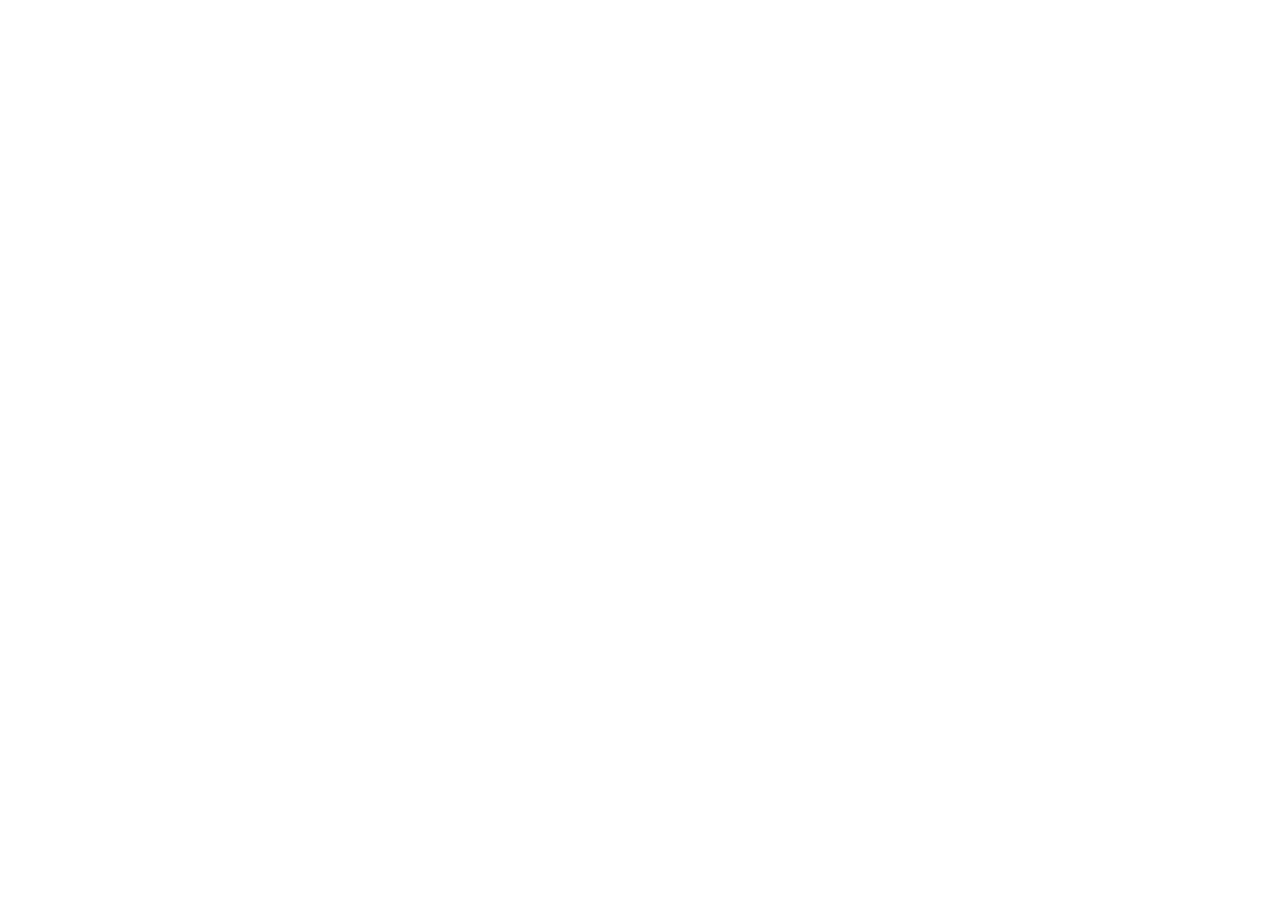
==== formaciones/index.html @ 08fda4bf "Restore seven legacy Jimdo URLs with immediate redirects Add static redirect pages to the matching s" ====
<!doctype html>
<html lang="ca">
<head>
<meta charset="utf-8">
<meta name="viewport" content="width=device-width, initial-scale=1">
<meta http-equiv="refresh" content="0; url=https://www.bodypilates.es/#training">
<link rel="canonical" href="https://www.bodypilates.es/">
<title>Body Pilates · Pàgina traslladada</title>
</head>
<body>
<p>Aquesta pàgina s'ha traslladat. <a href="https://www.bodypilates.es/#training">Continua a Body Pilates</a>.</p>
</body>
</html>
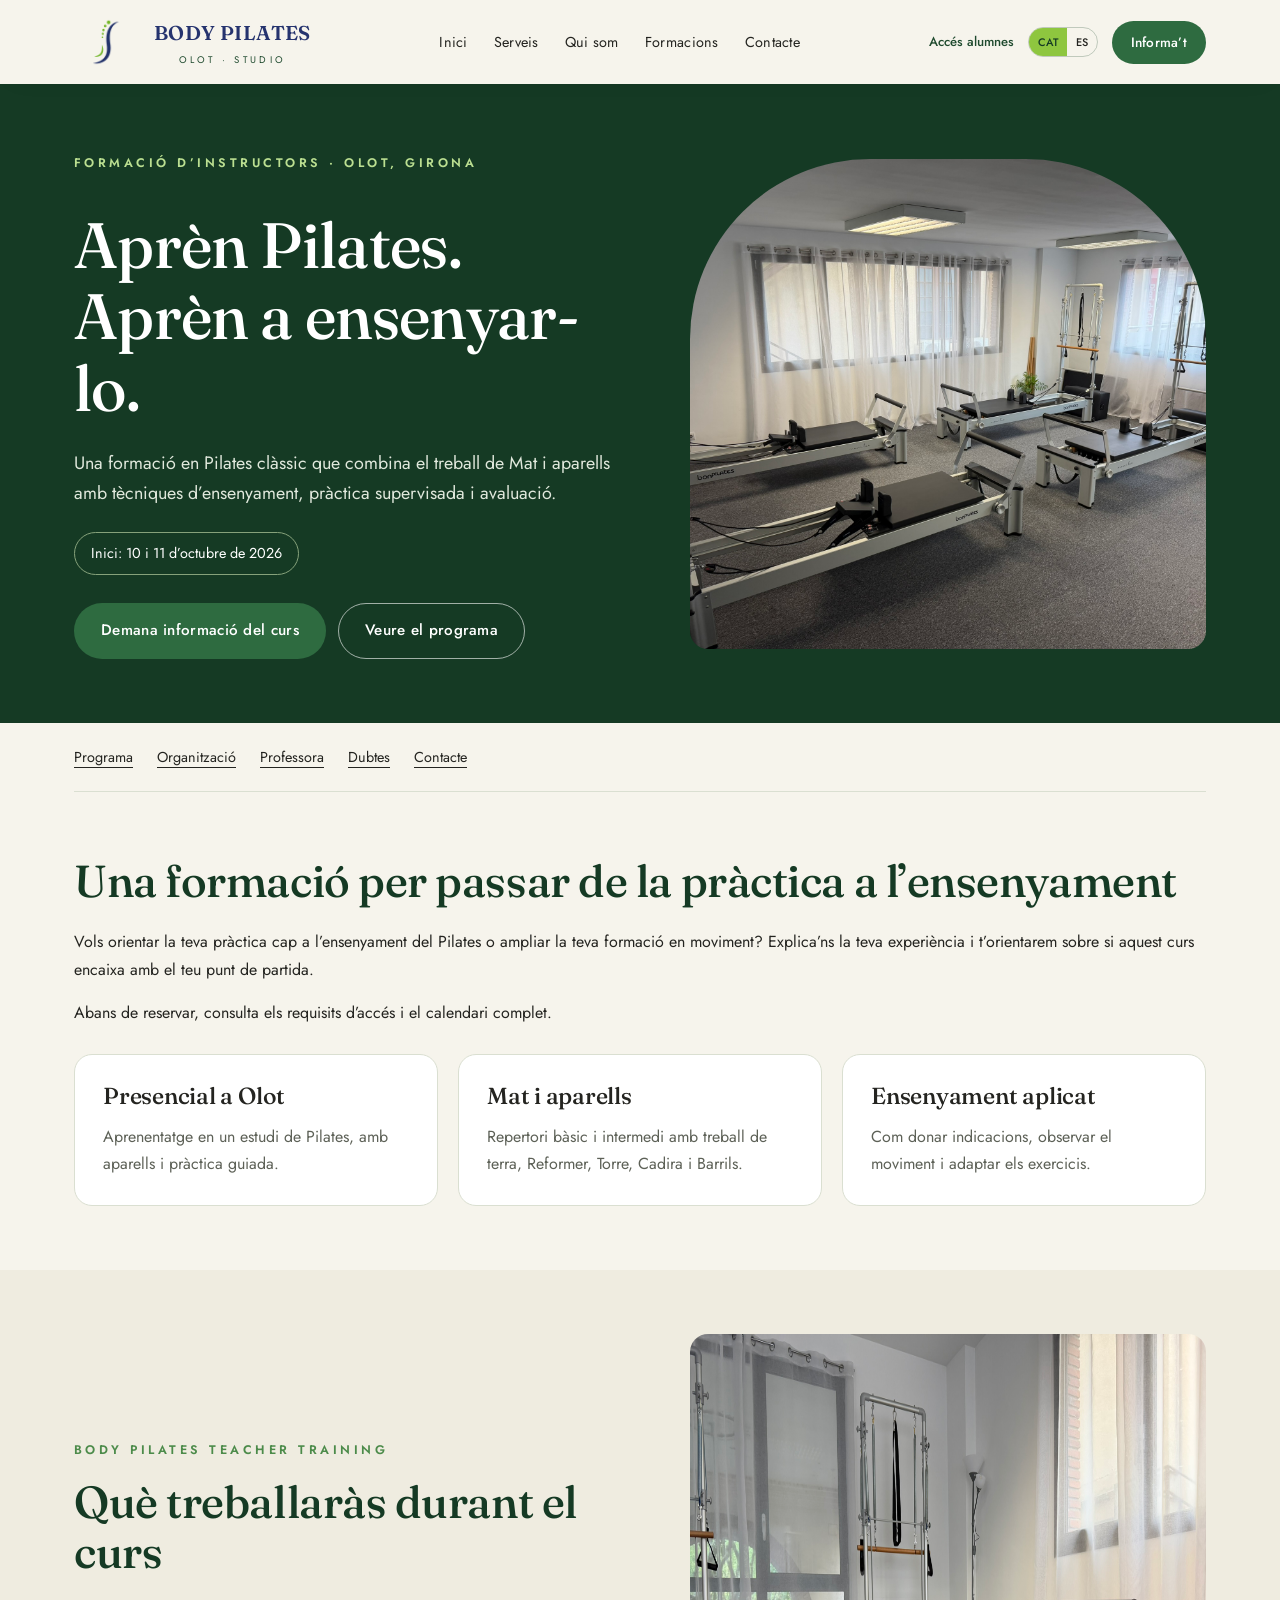
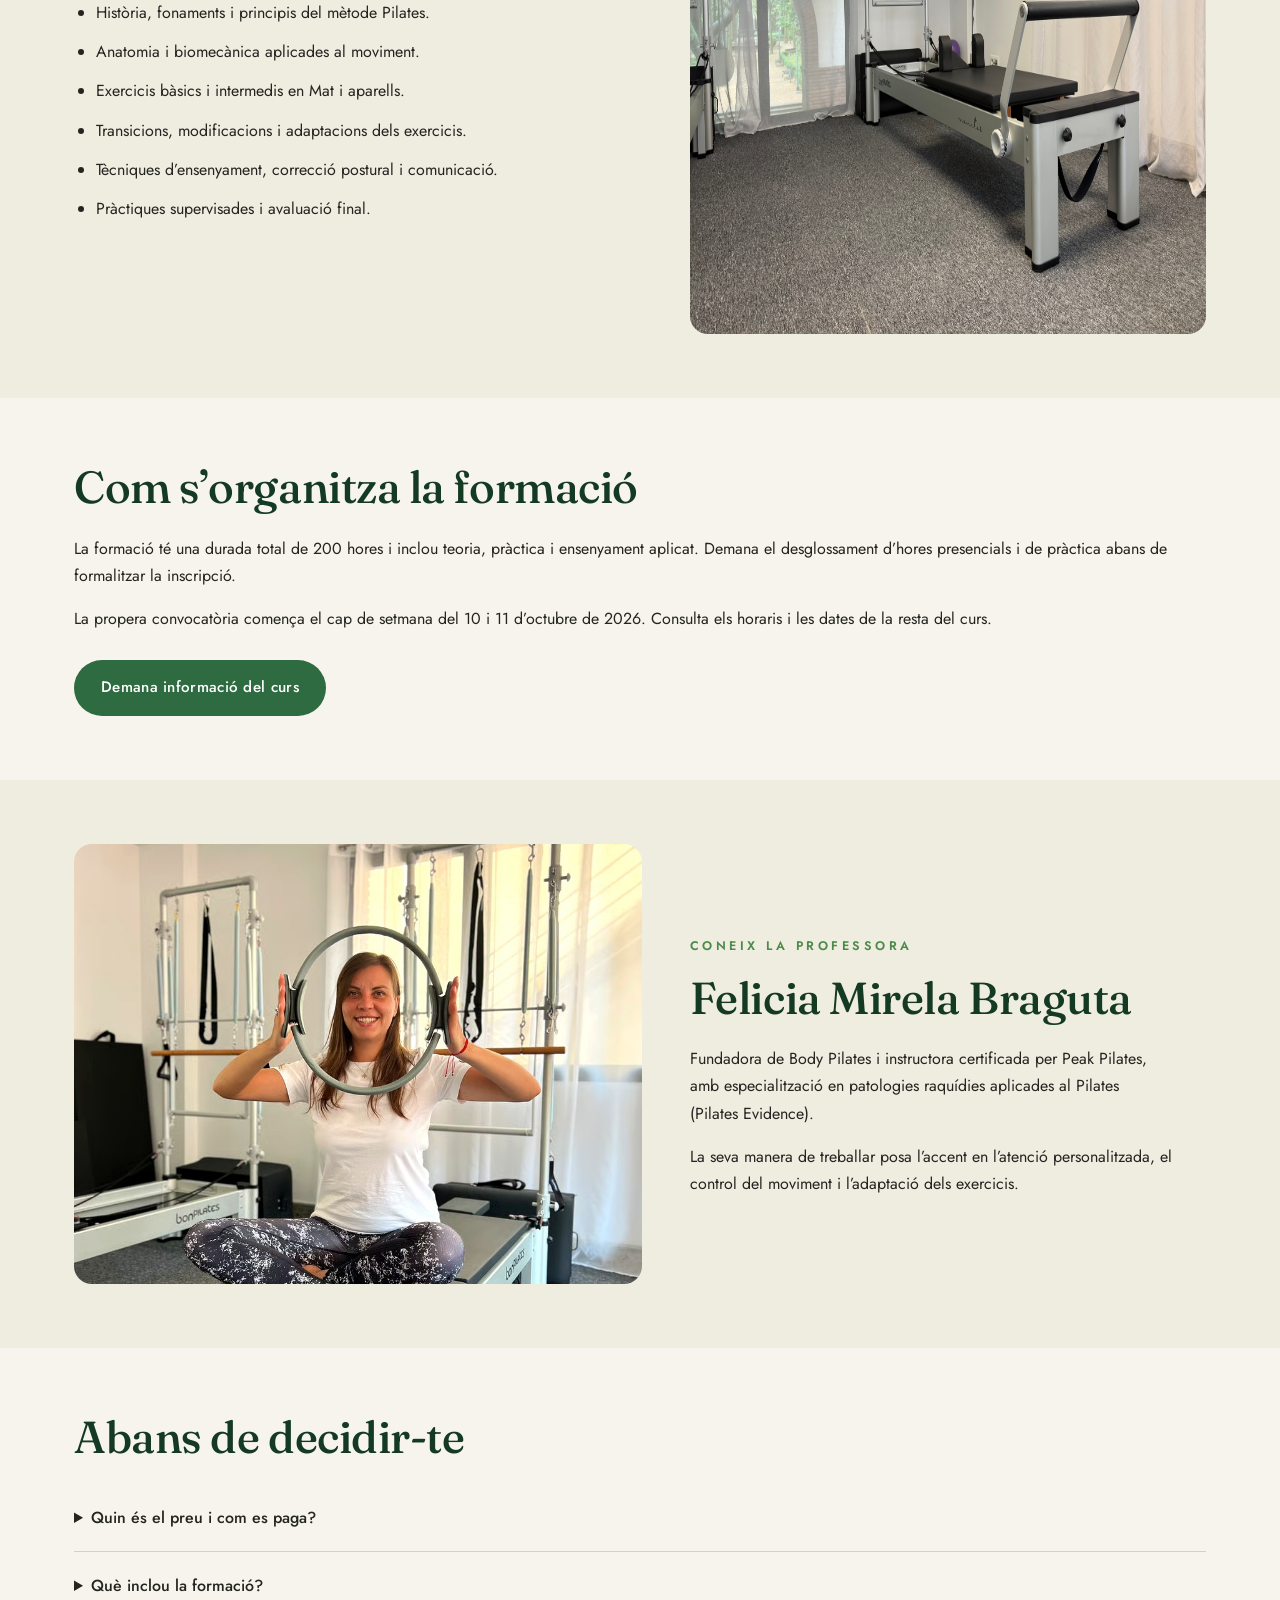
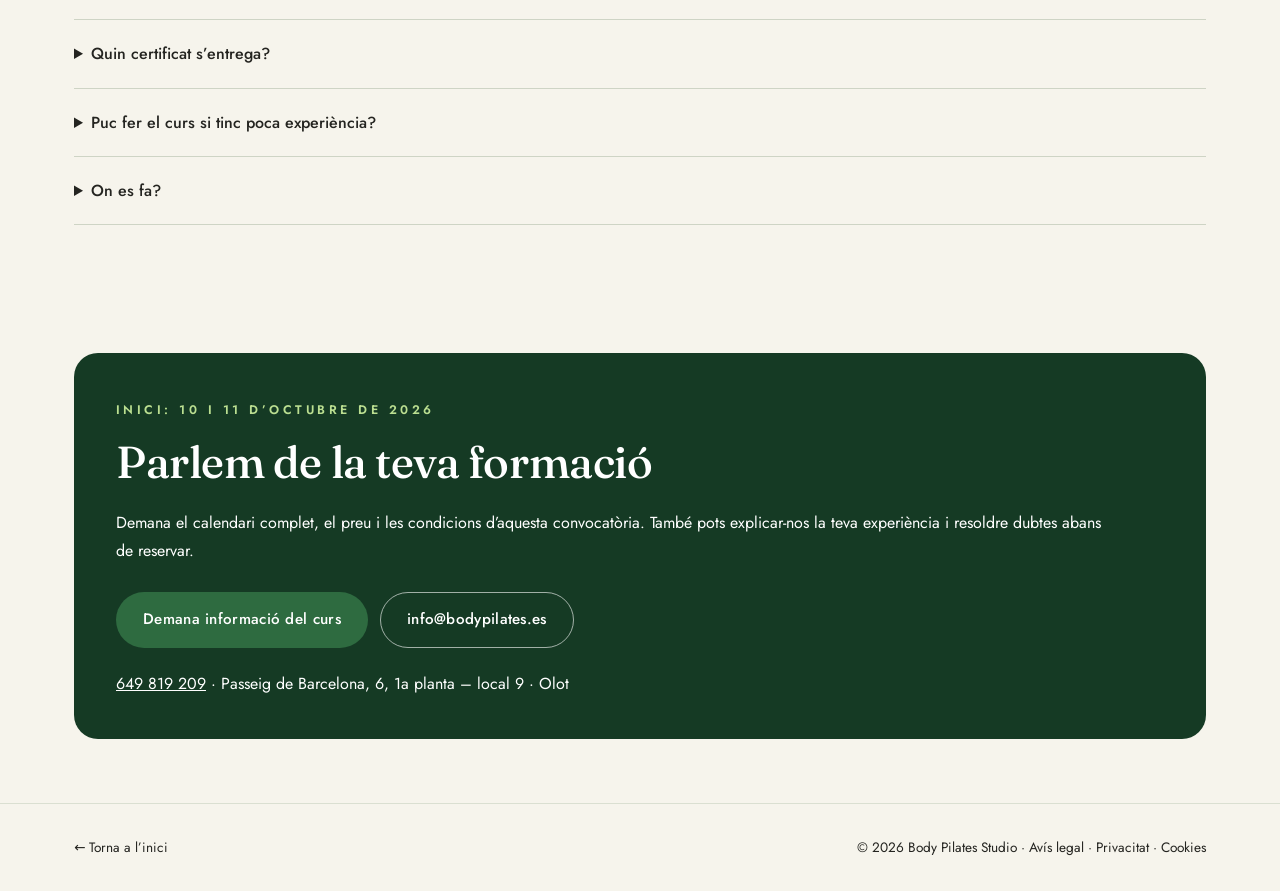
==== commit 9eb83804: "Add dedicated bilingual Pilates training pages for October intake" ====
--- a/formaciones/index.html
+++ b/formaciones/index.html
@@ -1,13 +1,32 @@
-<!doctype html>
-<html lang="ca">
-<head>
-<meta charset="utf-8">
-<meta name="viewport" content="width=device-width, initial-scale=1">
-<meta http-equiv="refresh" content="0; url=https://www.bodypilates.es/#training">
-<link rel="canonical" href="https://www.bodypilates.es/">
-<title>Body Pilates · Pàgina traslladada</title>
-</head>
-<body>
-<p>Aquesta pàgina s'ha traslladat. <a href="https://www.bodypilates.es/#training">Continua a Body Pilates</a>.</p>
-</body>
-</html>
+<!doctype html><html lang="ca"><head><meta charset="utf-8"><meta name="viewport" content="width=device-width, initial-scale=1"><title>Formació d’instructors de Pilates a Olot | Body Pilates</title><meta name="description" content="Formació presencial de Pilates clàssic a Olot: Mat i aparells, pràctica supervisada i avaluació. Inici el 10 i 11 d’octubre de 2026. Consulta el programa i les condicions."><link rel="canonical" href="https://www.bodypilates.es/formaciones/"><link rel="alternate" hreflang="ca" href="https://www.bodypilates.es/formaciones/"><link rel="alternate" hreflang="es" href="https://www.bodypilates.es/formaciones/es/"><link rel="alternate" hreflang="x-default" href="https://www.bodypilates.es/formaciones/"><meta property="og:title" content="Formació d’instructors de Pilates a Olot | Body Pilates"><meta property="og:description" content="Formació presencial de Pilates clàssic a Olot: Mat i aparells, pràctica supervisada i avaluació. Inici el 10 i 11 d’octubre de 2026. Consulta el programa i les condicions."><meta property="og:type" content="website"><meta property="og:url" content="https://www.bodypilates.es/formaciones/"><meta property="og:image" content="https://www.bodypilates.es/img/grups.jpg"><link rel="stylesheet" href="/formaciones/course.css"><link rel="stylesheet" href="https://fonts.googleapis.com/css2?family=Fraunces:opsz,wght@9..144,400;9..144,500&family=Jost:wght@400;500;600&display=swap"></head><body><a class="skip-link" href="#main">Saltar al contingut</a><header class="nav" id="nav">
+  <div class="wrap nav-inner">
+    <a href="/#hero" class="brand">
+      <img src="/img/logo.png" alt="Body Pilates Studio" class="logo" width="300" height="212" style="height:48px;width:auto;flex:none" />
+      <span>BODY PILATES<small>Olot · Studio</small></span>
+    </a>
+    <nav class="links" id="menu">
+      <a href="/#hero">Inici</a>
+      <a href="/#services">Serveis</a>
+      <a href="/#about">Qui som</a>
+      <a href="/formaciones/" aria-current="page">Formacions</a>
+      <a href="/#contact">Contacte</a>
+      <a href="https://body-pilates-app.pages.dev/" target="_blank" rel="noopener" class="alumni-m">Acc&eacute;s alumnes</a>
+    </nav>
+    <div class="nav-right">
+      <a href="https://body-pilates-app.pages.dev/" target="_blank" rel="noopener" class="alumni-d">Acc&eacute;s alumnes</a>
+      <div class="lang"><a href="/formaciones/" lang="ca" hreflang="ca" aria-current="page">CAT</a><a href="/formaciones/es/" lang="es" hreflang="es" >ES</a></div>
+      <a href="#consulta" class="btn btn-primary nav-cta">Informa’t</a>
+      <button aria-expanded="false" aria-controls="menu" class="burger" id="burger" aria-label="Menú"><span></span><span></span><span></span></button>
+    </div>
+  </div>
+</header><main id="main">
+<section class="course-hero"><div class="wrap course-grid"><div><span class="eyebrow">Formació d’instructors · Olot, Girona</span><h1>Aprèn Pilates. Aprèn a ensenyar-lo.</h1><p>Una formació en Pilates clàssic que combina el treball de Mat i aparells amb tècniques d’ensenyament, pràctica supervisada i avaluació.</p><span class="date-pill">Inici: 10 i 11 d’octubre de 2026</span><div class="course-actions"><a class="btn btn-primary" href="https://wa.me/34649819209?text=Hola%21%20M%E2%80%99interessa%20la%20formaci%C3%B3%20d%E2%80%99instructors%20de%20Pilates%20que%20comen%C3%A7a%20el%2010%20i%2011%20d%E2%80%99octubre%20de%202026.%20Em%20podeu%20enviar%20el%20calendari%20complet%2C%20el%20preu%20i%20els%20requisits%20d%E2%80%99acc%C3%A9s%3F">Demana informació del curs</a><a class="btn btn-ghost" href="#programa">Veure el programa</a></div></div><img class="course-photo" src="/img/grups.jpg" alt="Body Pilates · Olot" width="800" height="900" fetchpriority="high"></div></section>
+<div class="wrap"><nav class="course-nav" aria-label="Programa"><a href="#programa">Programa</a><a href="#organizacion">Organització</a><a href="#profesora">Professora</a><a href="#dudas">Dubtes</a><a href="#consulta">Contacte</a></nav></div>
+<section class="course-section"><div class="wrap"><h2>Una formació per passar de la pràctica a l’ensenyament</h2><p>Vols orientar la teva pràctica cap a l’ensenyament del Pilates o ampliar la teva formació en moviment? Explica’ns la teva experiència i t’orientarem sobre si aquest curs encaixa amb el teu punt de partida.</p><p>Abans de reservar, consulta els requisits d’accés i el calendari complet.</p><div class="course-cards"><article class="course-card"><h3>Presencial a Olot</h3><p>Aprenentatge en un estudi de Pilates, amb aparells i pràctica guiada.</p></article><article class="course-card"><h3>Mat i aparells</h3><p>Repertori bàsic i intermedi amb treball de terra, Reformer, Torre, Cadira i Barrils.</p></article><article class="course-card"><h3>Ensenyament aplicat</h3><p>Com donar indicacions, observar el moviment i adaptar els exercicis.</p></article></div></div></section>
+<section class="course-section course-tint" id="programa"><div class="wrap course-grid"><div><span class="eyebrow">Body Pilates Teacher Training</span><h2>Què treballaràs durant el curs</h2><ul class="course-list"><li>Història, fonaments i principis del mètode Pilates.</li><li>Anatomia i biomecànica aplicades al moviment.</li><li>Exercicis bàsics i intermedis en Mat i aparells.</li><li>Transicions, modificacions i adaptacions dels exercicis.</li><li>Tècniques d’ensenyament, correcció postural i comunicació.</li><li>Pràctiques supervisades i avaluació final.</li></ul></div><img src="/img/individual.jpg" alt="Pilates · Reformer" width="800" height="600" loading="lazy" style="border-radius:18px"></div></section>
+<section class="course-section" id="organizacion"><div class="wrap"><h2>Com s’organitza la formació</h2><p>La formació té una durada total de 200 hores i inclou teoria, pràctica i ensenyament aplicat. Demana el desglossament d’hores presencials i de pràctica abans de formalitzar la inscripció.</p><p>La propera convocatòria comença el cap de setmana del 10 i 11 d’octubre de 2026. Consulta els horaris i les dates de la resta del curs.</p><div class="course-actions"><a class="btn btn-primary" href="https://wa.me/34649819209?text=Hola%21%20M%E2%80%99interessa%20la%20formaci%C3%B3%20d%E2%80%99instructors%20de%20Pilates%20que%20comen%C3%A7a%20el%2010%20i%2011%20d%E2%80%99octubre%20de%202026.%20Em%20podeu%20enviar%20el%20calendari%20complet%2C%20el%20preu%20i%20els%20requisits%20d%E2%80%99acc%C3%A9s%3F">Demana informació del curs</a></div></div></section>
+<section class="course-section course-tint" id="profesora"><div class="wrap course-grid"><img class="course-portrait" src="/img/felicia.jpg" alt="Felicia Mirela Braguta" loading="lazy" width="800" height="900"><div><span class="eyebrow">Coneix la professora</span><h2>Felicia Mirela Braguta</h2><p>Fundadora de Body Pilates i instructora certificada per Peak Pilates, amb especialització en patologies raquídies aplicades al Pilates (Pilates Evidence).</p><p>La seva manera de treballar posa l’accent en l’atenció personalitzada, el control del moviment i l’adaptació dels exercicis.</p></div></div></section>
+<section class="course-section" id="dudas"><div class="wrap"><h2>Abans de decidir-te</h2><div class="course-faq"><details><summary>Quin és el preu i com es paga?</summary><p>Demana el preu total de la convocatòria, què inclou i les condicions de reserva i pagament abans d’inscriure’t.</p></details><details><summary>Què inclou la formació?</summary><p>Manual, pràctiques, examen i certificat Body Pilates. Consulta les condicions d’avaluació i d’obtenció del certificat.</p></details><details><summary>Quin certificat s’entrega?</summary><p>El certificat del curs és de Body Pilates. La certificació Peak Pilates de la professora és una credencial personal diferent; no és el certificat que anuncia aquest curs.</p></details><details><summary>Puc fer el curs si tinc poca experiència?</summary><p>Contacta amb nosaltres i explica’ns la teva experiència en Pilates i moviment. T’informarem dels requisits d’accés abans de reservar.</p></details><details><summary>On es fa?</summary><p>A Body Pilates, Passeig de Barcelona, 6, 1a planta, local 9, Olot (Girona).</p></details></div></div></section>
+<section class="course-section" id="consulta"><div class="wrap"><div class="course-contact"><span class="eyebrow" style="color:#bbdf91">Inici: 10 i 11 d’octubre de 2026</span><h2>Parlem de la teva formació</h2><p>Demana el calendari complet, el preu i les condicions d’aquesta convocatòria. També pots explicar-nos la teva experiència i resoldre dubtes abans de reservar.</p><div class="course-actions"><a class="btn btn-primary" href="https://wa.me/34649819209?text=Hola%21%20M%E2%80%99interessa%20la%20formaci%C3%B3%20d%E2%80%99instructors%20de%20Pilates%20que%20comen%C3%A7a%20el%2010%20i%2011%20d%E2%80%99octubre%20de%202026.%20Em%20podeu%20enviar%20el%20calendari%20complet%2C%20el%20preu%20i%20els%20requisits%20d%E2%80%99acc%C3%A9s%3F">Demana informació del curs</a><a class="btn btn-ghost" href="mailto:info@bodypilates.es?subject=Body%20Pilates%20Teacher%20Training">info@bodypilates.es</a></div><p style="margin-top:22px"><a href="tel:+34649819209">649 819 209</a> · Passeig de Barcelona, 6, 1a planta – local 9 · Olot</p></div></div></section></main>
+<footer class="course-footer"><div class="wrap"><a href="/">← Torna a l’inici</a><span>© 2026 Body Pilates Studio · <a href="/avis-legal.html">Avís legal</a> · <a href="/politica-privacitat.html">Privacitat</a> · <a href="/politica-cookies.html">Cookies</a></span></div></footer>
+<script>try{localStorage.setItem('bp_lang','ca');}catch(e){}const burger=document.getElementById('burger'), menu=document.getElementById('menu');burger.addEventListener('click',()=>{const open=menu.classList.toggle('open');burger.classList.toggle('open',open);burger.setAttribute('aria-expanded',String(open));});document.addEventListener('keydown',e=>{if(e.key==='Escape'){menu.classList.remove('open');burger.classList.remove('open');burger.setAttribute('aria-expanded','false');}});</script></body></html>
--- a/formaciones/course.css
+++ b/formaciones/course.css
@@ -0,0 +1,315 @@
+
+  :root{
+    --green-900:#153a24;--green-800:#1f4a2e;--green-700:#1f4a2e;--green-600:#2e6b40;
+    --green-500:#4c8b4a;--green-400:#79b25a;--lime:#8ec63f;--navy:#25336e;
+    --cream:#f6f4ec;--cream-2:#efece0;--ink:#242420;--muted:#5d6157;--white:#fff;
+    --radius:18px;--shadow:0 18px 45px -20px rgba(21,58,36,.35);--shadow-sm:0 8px 24px -14px rgba(21,58,36,.30);--maxw:1180px;
+  }
+  *{box-sizing:border-box;margin:0;padding:0}
+  body{font-family:'Jost',system-ui,sans-serif;color:var(--ink);background:var(--cream);line-height:1.7;-webkit-font-smoothing:antialiased;overflow-x:clip}
+  h1,h2,h3,h4,.serif{font-family:'Fraunces',Georgia,serif;font-weight:500;line-height:1.12;letter-spacing:-.01em}
+  a{color:inherit;text-decoration:none}
+  img{max-width:100%;display:block}
+  p{text-wrap:pretty}
+  .wrap{width:100%;max-width:var(--maxw);margin:0 auto;padding:0 24px}
+  .eyebrow{font-size:.78rem;letter-spacing:.28em;text-transform:uppercase;color:var(--green-500);font-weight:600;margin-bottom:16px;display:inline-block}
+  .btn{display:inline-flex;align-items:center;justify-content:center;gap:9px;padding:14px 26px;border-radius:999px;font-weight:500;font-size:.95rem;transition:.25s ease;cursor:pointer;border:1.5px solid transparent;letter-spacing:.02em}
+  .btn-primary{background:var(--green-600);color:#fff}
+  .btn-primary:hover{background:var(--green-700);transform:translateY(-2px);box-shadow:var(--shadow-sm)}
+  .btn-ghost{background:transparent;color:#fff;border-color:rgba(255,255,255,.6)}
+  .btn-ghost:hover{background:rgba(255,255,255,.14);border-color:#fff}
+  .btn-dark{background:var(--green-700);color:#fff}
+  .btn-dark:hover{background:var(--green-900);transform:translateY(-2px)}
+  .btn-outline{background:transparent;color:var(--green-700);border-color:rgba(31,74,46,.4)}
+  .btn-outline:hover{background:rgba(31,74,46,.06)}
+
+  header.nav{position:fixed;top:0;left:0;right:0;z-index:100;transition:transform .35s ease,background .35s ease,padding .35s ease,box-shadow .35s ease;padding:16px 0;background:#f6f4ec;box-shadow:0 6px 24px -20px rgba(0,0,0,.45)}
+  header.nav.scrolled{padding:11px 0;box-shadow:0 6px 24px -16px rgba(0,0,0,.5)}
+  header.nav.nav-hidden{transform:translateY(-100%)}
+  .nav-inner{display:flex;align-items:center;justify-content:space-between;gap:20px}
+  .brand{display:flex;align-items:center;gap:12px;font-family:'Fraunces',serif;font-weight:600;font-size:1.25rem;letter-spacing:.02em;color:var(--navy)}
+  .brand .logo{height:44px;width:auto;flex:none}
+  .brand span{white-space:nowrap}
+  .brand small{display:block;font-family:'Jost';font-weight:400;font-size:.6rem;letter-spacing:.34em;text-transform:uppercase;opacity:1;margin-top:2px;color:var(--green-700);text-align:center}
+  nav.links{display:flex;align-items:center;gap:26px}
+  nav.links a{font-size:.9rem;color:var(--ink);font-weight:400;position:relative;letter-spacing:.02em}
+  nav.links a::after{content:"";position:absolute;left:0;bottom:-6px;width:0;height:2px;background:var(--lime);transition:.25s}
+  nav.links a:hover::after{width:100%}
+  .nav-right{display:flex;align-items:center;gap:14px}
+  .lang{display:flex;border:1px solid rgba(31,74,46,.25);border-radius:999px;overflow:hidden;font-size:.68rem;font-weight:500}
+  .lang button{background:transparent;border:none;color:var(--muted);padding:4px 9px;cursor:pointer;font-family:inherit;letter-spacing:.03em;transition:.2s}
+  .lang button.active{background:var(--lime);color:var(--green-900)}
+  .nav-cta{display:inline-flex;padding:9px 18px;font-size:.85rem}
+  .alumni-d{font-size:.82rem;font-weight:500;color:var(--green-700);white-space:nowrap;transition:.2s}
+  .alumni-d:hover{color:var(--green-600)}
+  .alumni-m{display:none}
+  .burger{display:none;flex-direction:column;gap:5px;background:none;border:none;cursor:pointer;padding:8px}
+  .burger span{width:26px;height:2px;background:var(--green-700);transition:.3s}
+
+  .hero{position:relative;min-height:100vh;display:flex;align-items:center;background:linear-gradient(180deg,rgba(21,58,36,.6),rgba(21,58,36,.4) 40%,rgba(21,58,36,.82)),url('/img/hero.jpg') center/cover no-repeat;color:#fff;text-align:center;padding:120px 0 80px}
+  .hero .inner{max-width:820px;margin:0 auto}
+  .hero .eyebrow{color:#d6ecc4}
+  .hero h1{font-size:clamp(2.6rem,6vw,4.6rem);font-weight:500;margin-bottom:22px;text-shadow:0 2px 30px rgba(0,0,0,.35)}
+  .hero p.lead{font-size:clamp(1.05rem,2vw,1.3rem);max-width:620px;margin:0 auto 34px;color:rgba(255,255,255,.92);font-weight:300}
+  .hero .cta-row{display:flex;gap:14px;justify-content:center;flex-wrap:wrap}
+  .scroll-cue{position:absolute;bottom:26px;left:50%;transform:translateX(-50%);color:rgba(255,255,255,.75);font-size:.72rem;letter-spacing:.25em;text-transform:uppercase;display:flex;flex-direction:column;align-items:center;gap:8px}
+  .scroll-cue::after{content:"";width:1px;height:34px;background:linear-gradient(rgba(255,255,255,.7),transparent);animation:cue 1.8s infinite}
+  @keyframes cue{0%{opacity:0;transform:scaleY(.3)}50%{opacity:1}100%{opacity:0;transform:scaleY(1)}}
+
+  section{padding:100px 0}
+  section[id]{scroll-margin-top:0}
+  .section-head{max-width:720px;margin:0 auto 60px;text-align:center}
+  .section-head h2{font-size:clamp(2rem,4vw,3rem);margin-bottom:18px;color:var(--green-800)}
+  .section-head p{color:var(--muted);font-size:1.05rem}
+
+  .intro{background:var(--white)}
+  .intro .grid{display:grid;grid-template-columns:1.05fr 1fr;gap:70px;align-items:center}
+  .intro figure{position:relative}
+  .intro figure img{border-radius:var(--radius);box-shadow:var(--shadow);aspect-ratio:4/5;object-fit:cover;width:100%}
+  .intro .badge{position:absolute;bottom:22px;left:22px;right:22px;background:rgba(21,58,36,.82);backdrop-filter:blur(6px);color:#fff;border-radius:14px;padding:16px 20px;display:flex;align-items:center;gap:14px;box-shadow:var(--shadow)}
+  .intro .badge .bic{width:38px;height:38px;flex:none;border-radius:10px;background:linear-gradient(135deg,var(--green-500),var(--lime));display:flex;align-items:center;justify-content:center}
+  .intro .badge .bic svg{width:20px;height:20px;stroke:#fff;fill:none;stroke-width:2}
+  .intro .badge strong{display:block;font-family:'Jost';font-weight:600;font-size:.95rem}
+  .intro .badge span{font-size:.8rem;opacity:.8}
+  .intro h2{font-size:clamp(1.9rem,3.5vw,2.7rem);color:var(--green-700);margin-bottom:20px}
+  .intro p{color:var(--muted);margin-bottom:16px}
+
+  .benefits{background:var(--cream)}
+  .ben-grid{display:grid;grid-template-columns:repeat(4,1fr);gap:22px}
+  .ben-card{background:#fff;border-radius:var(--radius);padding:30px 26px;box-shadow:var(--shadow-sm);transition:.3s;border:1px solid rgba(31,74,46,.06)}
+  .ben-card:hover{transform:translateY(-6px);box-shadow:var(--shadow)}
+  .ben-card .ic{width:48px;height:48px;border-radius:12px;background:linear-gradient(135deg,var(--green-500),var(--lime));display:flex;align-items:center;justify-content:center;margin-bottom:18px}
+  .ben-card .ic svg{width:24px;height:24px;stroke:#fff;fill:none;stroke-width:1.7}
+  .ben-card h3{font-size:1.15rem;margin-bottom:8px;color:var(--green-700)}
+  .ben-card p{font-size:.92rem;color:var(--muted)}
+
+  .services{background:var(--green-900);color:#fff}
+  .services .section-head h2{color:#fff}
+  .services .section-head p{color:rgba(255,255,255,.7)}
+  .svc-grid{display:grid;grid-template-columns:repeat(2,1fr);gap:28px}
+  .svc-card{background:rgba(255,255,255,.05);border:1px solid rgba(255,255,255,.12);border-radius:var(--radius);overflow:hidden;transition:.35s;display:flex;flex-direction:column}
+  .svc-card:hover{transform:translateY(-6px);background:rgba(255,255,255,.09)}
+  .svc-card .ph{height:260px;overflow:hidden}
+  .svc-card .ph img{width:100%;height:100%;object-fit:cover;transition:.6s}
+  .svc-card:hover .ph img{transform:scale(1.07)}
+  .svc-card .body{padding:30px;display:flex;flex-direction:column;flex:1}
+  .svc-card h3{font-size:1.5rem;margin-bottom:12px;color:#fff}
+  .svc-card p{font-size:.93rem;color:rgba(255,255,255,.78);margin-bottom:22px;flex:1}
+  .svc-card a{color:var(--lime);font-weight:500;font-size:.92rem;display:inline-flex;align-items:center;gap:8px}
+  .svc-card a::after{content:"→";transition:.25s}
+  .svc-card a:hover::after{transform:translateX(5px)}
+
+  .about{background:var(--white)}
+  .about .grid{display:grid;grid-template-columns:1fr 1.1fr;gap:70px;align-items:center}
+  .about figure img{border-radius:var(--radius);box-shadow:var(--shadow);aspect-ratio:4/5;object-fit:cover;width:100%}
+  .about h2{color:var(--green-700);font-size:clamp(1.9rem,3.5vw,2.7rem);margin-bottom:8px}
+  .about .role{color:var(--green-500);font-weight:500;letter-spacing:.08em;text-transform:uppercase;font-size:.82rem;margin-bottom:22px;display:block}
+  .about p{color:var(--muted);margin-bottom:16px}
+  .about .cert{margin-top:14px;padding:16px 20px;background:var(--cream);border-left:3px solid var(--lime);border-radius:8px;font-size:.92rem;color:var(--green-700)}
+
+  .quote{background:var(--cream-2);text-align:center;padding:90px 0}
+  .quote blockquote{font-family:'Fraunces';font-style:italic;font-size:clamp(1.5rem,3.5vw,2.4rem);color:var(--green-700);max-width:820px;margin:0 auto 18px;line-height:1.35}
+  .quote cite{font-style:normal;font-weight:500;letter-spacing:.15em;text-transform:uppercase;font-size:.8rem;color:var(--muted)}
+
+  .training{background:var(--green-900);color:#fff}
+  .training .section-head h2{color:#fff}
+  .training .section-head p{color:rgba(255,255,255,.72)}
+  .tr-top{display:grid;grid-template-columns:1fr 1fr;gap:56px;align-items:center;margin-bottom:64px}
+  .tr-top figure img{border-radius:var(--radius);box-shadow:var(--shadow);aspect-ratio:16/11;object-fit:cover;object-position:right bottom;width:100%}
+  .tr-top h3{font-size:clamp(1.7rem,3vw,2.3rem);margin-bottom:18px}
+  .tr-top p{color:rgba(255,255,255,.82);margin-bottom:16px}
+  .tr-feats{display:grid;grid-template-columns:repeat(3,1fr);gap:20px;margin-bottom:64px}
+  .tr-feat{background:rgba(255,255,255,.05);border:1px solid rgba(255,255,255,.12);border-radius:var(--radius);padding:26px}
+  .tr-feat .n{font-family:'Fraunces';font-size:2rem;color:var(--lime);display:block;margin-bottom:6px}
+  .tr-feat strong{display:block;font-family:'Jost';font-weight:600;margin-bottom:6px}
+  .tr-feat p{font-size:.9rem;color:rgba(255,255,255,.72)}
+  .tr-cols{display:grid;grid-template-columns:1.15fr 1fr;gap:32px;align-items:start}
+  .tr-panel{background:rgba(255,255,255,.05);border:1px solid rgba(255,255,255,.12);border-radius:var(--radius);padding:34px}
+  .tr-panel h4{font-size:1.25rem;margin-bottom:18px;color:#fff}
+  .tr-panel ul{list-style:none;display:flex;flex-direction:column;gap:12px}
+  .tr-panel li{display:flex;gap:12px;font-size:.94rem;color:rgba(255,255,255,.84)}
+  .tr-panel li::before{content:"";width:18px;height:18px;flex:none;margin-top:3px;border-radius:5px;background:linear-gradient(135deg,var(--green-500),var(--lime))}
+  .tr-cta{background:var(--lime);color:var(--green-900);border-radius:var(--radius);padding:34px}
+  .tr-cta .tag{font-size:.75rem;letter-spacing:.2em;text-transform:uppercase;font-weight:600;opacity:.8}
+  .tr-cta h4{font-family:'Fraunces';font-size:1.7rem;margin:6px 0 18px;color:var(--green-900)}
+  .tr-cta dl{display:grid;grid-template-columns:auto 1fr;gap:8px 14px;font-size:.92rem;margin-bottom:22px}
+  .tr-cta dt{font-weight:600}
+  .tr-cta dd{color:var(--green-800)}
+  .tr-cta .btn{background:var(--green-900);color:#fff;width:100%;justify-content:center}
+  .tr-cta .btn:hover{background:#0e2a19}
+
+  .values{background:var(--white)}
+  .val-grid{display:grid;grid-template-columns:repeat(2,1fr);gap:26px}
+  .val-card{background:var(--cream);border-radius:var(--radius);padding:34px 32px;transition:.3s;border:1px solid rgba(31,74,46,.06)}
+  .val-card:hover{box-shadow:var(--shadow-sm);transform:translateY(-4px)}
+  .val-card .vic{width:46px;height:46px;border-radius:12px;background:linear-gradient(135deg,var(--green-500),var(--lime));display:flex;align-items:center;justify-content:center;margin-bottom:16px}
+  .val-card .vic svg{width:23px;height:23px;stroke:#fff;fill:none;stroke-width:1.7}
+  .val-card h3{color:var(--green-700);font-size:1.35rem;margin-bottom:12px}
+  .val-card p{color:var(--muted);font-size:.95rem}
+
+  .reviews{background:var(--cream)}
+  .g-badge{display:inline-flex;align-items:center;gap:8px;background:#fff;border-radius:999px;padding:8px 16px;box-shadow:var(--shadow-sm);margin-top:8px;font-size:.9rem;font-weight:500}
+  .g-badge .gstars{color:#f5b301;letter-spacing:2px}
+  .rev-carousel{max-width:760px;margin:44px auto 0;position:relative}
+  .rev-viewport{overflow:hidden;border-radius:var(--radius)}
+  .rev-track{display:flex;transition:transform .6s cubic-bezier(.4,0,.2,1)}
+  .rev-slide{min-width:100%;padding:6px}
+  .rev-card{background:#fff;border-radius:var(--radius);padding:40px;box-shadow:var(--shadow-sm);text-align:center;cursor:pointer;transition:box-shadow .25s,transform .25s}
+  .rev-card:hover{box-shadow:0 18px 40px -22px rgba(0,0,0,.4);transform:translateY(-3px)}
+  .rev-card .stars{color:#f5b301;letter-spacing:3px;margin-bottom:16px;font-size:1.05rem}
+  .rev-card p{font-style:italic;color:var(--ink);margin-bottom:22px;font-size:1.08rem;line-height:1.6}
+  .rev-card .who{display:flex;align-items:center;justify-content:center;gap:12px}
+  .rev-card .av{width:46px;height:46px;border-radius:50%;background:linear-gradient(135deg,var(--green-500),var(--lime));display:flex;align-items:center;justify-content:center;color:#fff;font-weight:600;font-family:'Fraunces';font-size:1.1rem}
+  .rev-card .who strong{display:block;color:var(--ink);font-size:.98rem}
+  .rev-card .who span{font-size:.8rem;color:var(--muted)}
+  .rev-nav{display:flex;align-items:center;justify-content:center;gap:16px;margin-top:26px}
+  .rev-dots{display:flex;gap:9px}
+  .rev-dots button{width:9px;height:9px;border-radius:50%;border:none;background:rgba(31,74,46,.25);cursor:pointer;padding:0;transition:.25s}
+  .rev-dots button.active{background:var(--green-600);width:26px;border-radius:5px}
+  .gcue{display:inline-block;margin-top:18px;font-size:.82rem;font-weight:500;color:var(--green-600);letter-spacing:.02em}
+  .rev-card:hover .gcue{text-decoration:underline}
+  .rev-arrow{width:42px;height:42px;border-radius:50%;border:1.5px solid rgba(31,74,46,.2);background:#fff;cursor:pointer;display:flex;align-items:center;justify-content:center;transition:.2s;color:var(--green-700)}
+  .rev-arrow:hover{background:var(--green-600);color:#fff;border-color:var(--green-600)}
+
+  .contact{background:var(--green-900);color:#fff}
+  .contact .grid{display:grid;grid-template-columns:1fr 1fr;gap:56px;align-items:stretch}
+  .contact .section-head{text-align:left;margin:0 0 30px}
+  .contact .section-head h2{color:#fff}
+  .contact .section-head p{color:rgba(255,255,255,.72)}
+  .info-item{display:flex;gap:16px;align-items:flex-start;margin-bottom:22px}
+  .info-item .ic{width:44px;height:44px;flex:none;border-radius:12px;background:rgba(255,255,255,.08);display:flex;align-items:center;justify-content:center}
+  .info-item .ic svg{width:20px;height:20px;stroke:var(--lime);fill:none;stroke-width:1.7}
+  .info-item .t small{display:block;font-size:.72rem;letter-spacing:.16em;text-transform:uppercase;color:rgba(255,255,255,.55);margin-bottom:3px}
+  .info-item .t a,.info-item .t span{color:#fff;font-size:1.02rem}
+  .info-item .t a:hover{color:var(--lime)}
+  .contact form{background:rgba(255,255,255,.05);border:1px solid rgba(255,255,255,.12);border-radius:var(--radius);padding:32px}
+  .contact form label{display:block;font-size:.82rem;letter-spacing:.05em;margin-bottom:7px;color:rgba(255,255,255,.8)}
+  .contact form input,.contact form textarea{width:100%;padding:13px 16px;border-radius:12px;border:1px solid rgba(255,255,255,.18);background:rgba(255,255,255,.06);color:#fff;font-family:inherit;font-size:.95rem;margin-bottom:18px;transition:.2s}
+  .contact form input:focus,.contact form textarea:focus{outline:none;border-color:var(--lime);background:rgba(255,255,255,.1)}
+  .contact form input::placeholder,.contact form textarea::placeholder{color:rgba(255,255,255,.4)}
+  .contact form button{width:100%;justify-content:center}
+  .map-wrap{position:relative;margin-top:28px;border-radius:var(--radius);overflow:hidden;box-shadow:var(--shadow);border:1px solid rgba(255,255,255,.12);min-height:230px}
+  .map-wrap iframe{width:100%;height:230px;border:0;display:block;filter:grayscale(.2)}
+  .map-hold{position:absolute;inset:0;display:flex;flex-direction:column;align-items:center;justify-content:center;gap:14px;text-align:center;padding:24px;background:rgba(21,58,36,.7);z-index:2}
+  .map-wrap.loaded .map-hold{display:none}
+  .map-hold p{font-size:.9rem;max-width:340px;color:rgba(255,255,255,.85)}
+
+  footer.site{background:var(--green-900);color:rgba(255,255,255,.75);padding:50px 0 30px;border-top:1px solid rgba(255,255,255,.1)}
+  .foot-grid{display:flex;justify-content:space-between;align-items:center;gap:24px;flex-wrap:wrap;padding-bottom:26px;border-bottom:1px solid rgba(255,255,255,.1)}
+  .foot-brand{display:flex;align-items:center;gap:12px;color:#fff;font-family:'Fraunces';font-size:1.2rem;font-weight:600}
+  .foot-brand .foot-logo{background:#fff;border-radius:10px;padding:5px 8px;display:inline-flex;align-items:center}
+  .foot-brand .foot-logo img{height:34px;width:auto;display:block}
+  .foot-social{display:flex;gap:12px}
+  .foot-social a{width:40px;height:40px;border-radius:50%;border:1px solid rgba(255,255,255,.2);display:flex;align-items:center;justify-content:center;transition:.25s}
+  .foot-social a:hover{background:var(--lime);border-color:var(--lime)}
+  .foot-social svg{width:18px;height:18px;fill:#fff}
+  .foot-bottom{display:flex;justify-content:space-between;gap:16px;flex-wrap:wrap;padding-top:22px;font-size:.82rem}
+  .foot-bottom a:hover{color:var(--lime)}
+
+  .cookie-bar{position:fixed;left:16px;right:16px;bottom:16px;z-index:200;background:#fff;color:var(--ink);border-radius:16px;box-shadow:0 20px 50px -18px rgba(0,0,0,.45);padding:18px 22px;display:none;gap:18px;align-items:center;justify-content:space-between;flex-wrap:wrap;border:1px solid rgba(31,74,46,.1)}
+  .cookie-bar.show{display:flex}
+  .cookie-bar p{font-size:.85rem;color:var(--muted);max-width:640px;line-height:1.55}
+  .cookie-bar a{color:var(--green-600);text-decoration:underline}
+  .cookie-btns{display:flex;gap:10px;flex-wrap:wrap}
+  .cookie-btns .btn{padding:11px 20px;font-size:.88rem}
+
+  .wa-float{position:fixed;bottom:22px;right:22px;z-index:90;width:58px;height:58px;border-radius:50%;background:#25d366;display:flex;align-items:center;justify-content:center;box-shadow:0 10px 30px -8px rgba(37,211,102,.6);transition:.25s}
+  .wa-float:hover{transform:scale(1.08)}
+  .wa-float svg{width:30px;height:30px;fill:#fff}
+
+  .reveal{opacity:0;transform:translateY(28px);transition:.7s cubic-bezier(.2,.7,.2,1)}
+  .reveal.in{opacity:1;transform:none}
+
+  @media(max-width:960px){
+    .ben-grid{grid-template-columns:repeat(2,1fr)}
+    .svc-grid{grid-template-columns:1fr;max-width:460px;margin:0 auto}
+    .intro .grid,.about .grid,.contact .grid,.tr-top,.tr-cols{grid-template-columns:1fr;gap:44px}
+    .about figure,.intro figure{max-width:420px;margin:0 auto}
+    .tr-feats{grid-template-columns:1fr}
+    .val-grid{grid-template-columns:1fr}
+  }
+  @media(max-width:760px){
+    nav.links{position:fixed;inset:0 0 0 auto;width:min(78vw,320px);background:var(--green-800);flex-direction:column;justify-content:center;align-items:flex-end;text-align:right;padding:40px;gap:24px;transform:translateX(105%);transition:.35s;box-shadow:-20px 0 60px -20px rgba(0,0,0,.5);overflow-y:auto}
+    nav.links.open{transform:none}
+    nav.links a{color:#fff !important;font-size:1.1rem}
+    .burger{display:flex;z-index:110}
+    .nav-cta{display:none}
+    .alumni-d{display:none}
+    .alumni-m{display:block;margin-top:6px;padding-top:18px;border-top:1px solid rgba(255,255,255,.18);font-size:.98rem}
+    .burger.open span:nth-child(1){transform:translateY(7px) rotate(45deg)}
+    .burger.open span:nth-child(2){opacity:0}
+    .burger.open span:nth-child(3){transform:translateY(-7px) rotate(-45deg)}
+    section{padding:70px 0}
+    .hero{min-height:92vh}
+    .rev-card{padding:30px 24px}
+    .cookie-bar{flex-direction:column;align-items:stretch}
+    .cookie-btns .btn{flex:1;justify-content:center}
+  }
+  @media(max-width:480px){
+    .ben-grid{grid-template-columns:1fr}
+    .wrap{padding:0 18px}
+    .hero .cta-row{flex-direction:column;align-items:stretch}
+  }
+
+  .faq{background:var(--white)}
+  .faq-list{max-width:760px;margin:44px auto 0;display:flex;flex-direction:column;gap:12px}
+  .faq-item{background:var(--cream);border:1px solid rgba(31,74,46,.1);border-radius:14px;overflow:hidden;transition:.25s}
+  .faq-item[open]{box-shadow:var(--shadow-sm)}
+  .faq-item summary{list-style:none;cursor:pointer;padding:20px 24px;font-family:'Fraunces',serif;font-weight:500;font-size:1rem;color:var(--green-700);display:flex;justify-content:space-between;align-items:center;gap:16px}
+  .faq-item summary::-webkit-details-marker{display:none}
+  .faq-item summary::after{content:"+";font-size:1.5rem;line-height:1;color:var(--green-600);transition:.25s;flex:none}
+  .faq-item[open] summary::after{transform:rotate(45deg)}
+  .faq-a{padding:0 24px 22px;color:#33352f;line-height:1.7;font-size:.95rem}
+  .conv{background:var(--cream-2)}
+  .conv-card{max-width:820px;margin:0 auto;background:var(--white);border:1px solid rgba(31,74,46,.1);border-radius:var(--radius);padding:46px 40px;box-shadow:var(--shadow-sm);text-align:center}
+  .conv-card h2{font-size:clamp(1.6rem,3vw,2.2rem);margin-top:8px}
+  .conv-card p{max-width:560px;margin:14px auto 0;color:var(--muted)}
+  .conv-list{list-style:none;padding:0;margin:26px auto 0;display:grid;grid-template-columns:repeat(auto-fit,minmax(230px,1fr));gap:14px 28px;text-align:left;max-width:640px}
+  .conv-list li{position:relative;padding-left:30px;color:#33352f}
+  .conv-list li::before{content:"\2713";position:absolute;left:0;top:0;color:var(--lime);font-weight:800}
+  .conv-card .btn{margin-top:28px}
+  /* Contingut centrat (escriptori i mobil) */
+  .ben-card{text-align:center}
+  .ben-card .ic{margin-left:auto;margin-right:auto}
+  .svc-card .body{text-align:center;align-items:center}
+  .val-card{text-align:center}
+  .val-card .vic{margin-left:auto;margin-right:auto}
+  .tr-feat{text-align:center}
+  .tr-cta{text-align:center}
+  .tr-cta dl{display:inline-grid;text-align:left}
+  .tr-panel h4{text-align:center}
+  .intro .grid>div{text-align:center}
+  .intro .grid>div p{margin-left:auto;margin-right:auto;max-width:52ch}
+  .about .grid>div{text-align:center}
+  .about .grid>div p{margin-left:auto;margin-right:auto;max-width:52ch}
+  .tr-top>div{text-align:center}
+  .tr-top>div p{margin-left:auto;margin-right:auto;max-width:58ch}
+  .intro .badge{text-align:left}
+  .about .cert{text-align:left}
+
+  /* Polit mobile: centrat del contingut */
+  @media(max-width:760px){
+    header.nav{padding:10px 0}
+    header.nav.scrolled{padding:8px 0}
+    .brand .logo{height:38px}
+    .brand{font-size:1.02rem;max-width:56vw;overflow:hidden}
+    .brand span{overflow:hidden;text-overflow:ellipsis}
+    .lang button{padding:5px 10px}
+    .nav-inner{gap:10px}
+    .intro .badge{text-align:left}
+    .ben-card{text-align:center}
+    .ben-card .ic{margin-left:auto;margin-right:auto}
+    .svc-card .body{text-align:center;align-items:center}
+    .val-card{text-align:center}
+    .val-card .vic{margin-left:auto;margin-right:auto}
+    .about .cert{text-align:left}
+    .tr-feat{text-align:center}
+    .tr-cta{text-align:center}
+    .tr-cta dl{display:inline-grid;text-align:left}
+    .tr-panel h4{text-align:center}
+    .contact .section-head{text-align:center}
+    .foot-grid{justify-content:center;text-align:center}
+    .foot-bottom{flex-direction:column;justify-content:center;text-align:center;gap:8px;font-size:.78rem}
+  }
+
+header.nav{position:sticky}.course-hero{padding:64px 0;background:var(--green-900);color:white}.course-grid{display:grid;grid-template-columns:1.1fr 1fr;gap:48px;align-items:center}.course-hero h1{font-size:clamp(2.5rem,5vw,4.3rem);margin:18px 0 24px}.course-hero p{color:#e0e8dc;font-size:1.12rem}.course-hero .eyebrow{color:#bbdf91}.course-photo{width:100%;height:490px;object-fit:cover;border-radius:180px 180px 18px 18px}.course-actions{display:flex;gap:12px;flex-wrap:wrap;margin-top:28px}.date-pill{display:inline-block;border:1px solid #86a27b;border-radius:99px;padding:8px 16px;color:white;font-size:.9rem;margin-top:24px}.course-section{padding:64px 0;scroll-margin-top:110px}.course-section h2{font-size:clamp(2rem,4vw,2.8rem);margin-bottom:22px;color:var(--green-900)}.course-section h3{font-size:1.45rem;margin-bottom:14px}.course-section p+p{margin-top:16px}.course-cards{display:grid;grid-template-columns:repeat(3,1fr);gap:20px;margin-top:28px}.course-card{padding:28px;border:1px solid #dadfd1;border-radius:18px;background:white}.course-card p{color:var(--muted)}.course-list{padding-left:22px}.course-list li{margin:12px 0}.course-tint{background:var(--cream-2)}.course-nav{display:flex;gap:24px;flex-wrap:wrap;padding:22px 0;border-bottom:1px solid #dadfd1;font-size:.9rem}.course-nav a{text-decoration:underline;text-underline-offset:5px}.course-faq details{border-bottom:1px solid #ced4c5;padding:20px 0}.course-faq summary{cursor:pointer;font-weight:500}.course-faq details p{padding-top:12px}.course-contact{background:var(--green-900);color:white;border-radius:24px;padding:42px}.course-contact h2{color:white}.course-contact a:not(.btn){text-decoration:underline}.course-footer{padding:32px 0;border-top:1px solid #dadfd1;font-size:.85rem}.course-footer .wrap{display:flex;justify-content:space-between;gap:20px;flex-wrap:wrap}.lang a{padding:5px 9px}.lang a[aria-current]{background:var(--lime);color:var(--green-900)}a:focus-visible,button:focus-visible,summary:focus-visible{outline:3px solid var(--lime);outline-offset:5px}.skip-link{position:absolute;top:-100px}.skip-link:focus{top:5px;background:white;z-index:200;padding:12px}.course-portrait{max-height:440px;width:100%;object-fit:cover;border-radius:18px}@media(max-width:760px){.course-grid,.course-cards{grid-template-columns:1fr}.course-grid{gap:30px}.course-photo{height:320px;border-radius:100px 100px 18px 18px}.course-hero{padding:38px 0}.course-section{padding:42px 0}.course-contact{padding:26px}.nav-right{gap:8px}.brand .logo{display:none}.course-hero h1{font-size:2.6rem}.course-actions .btn{width:100%}}
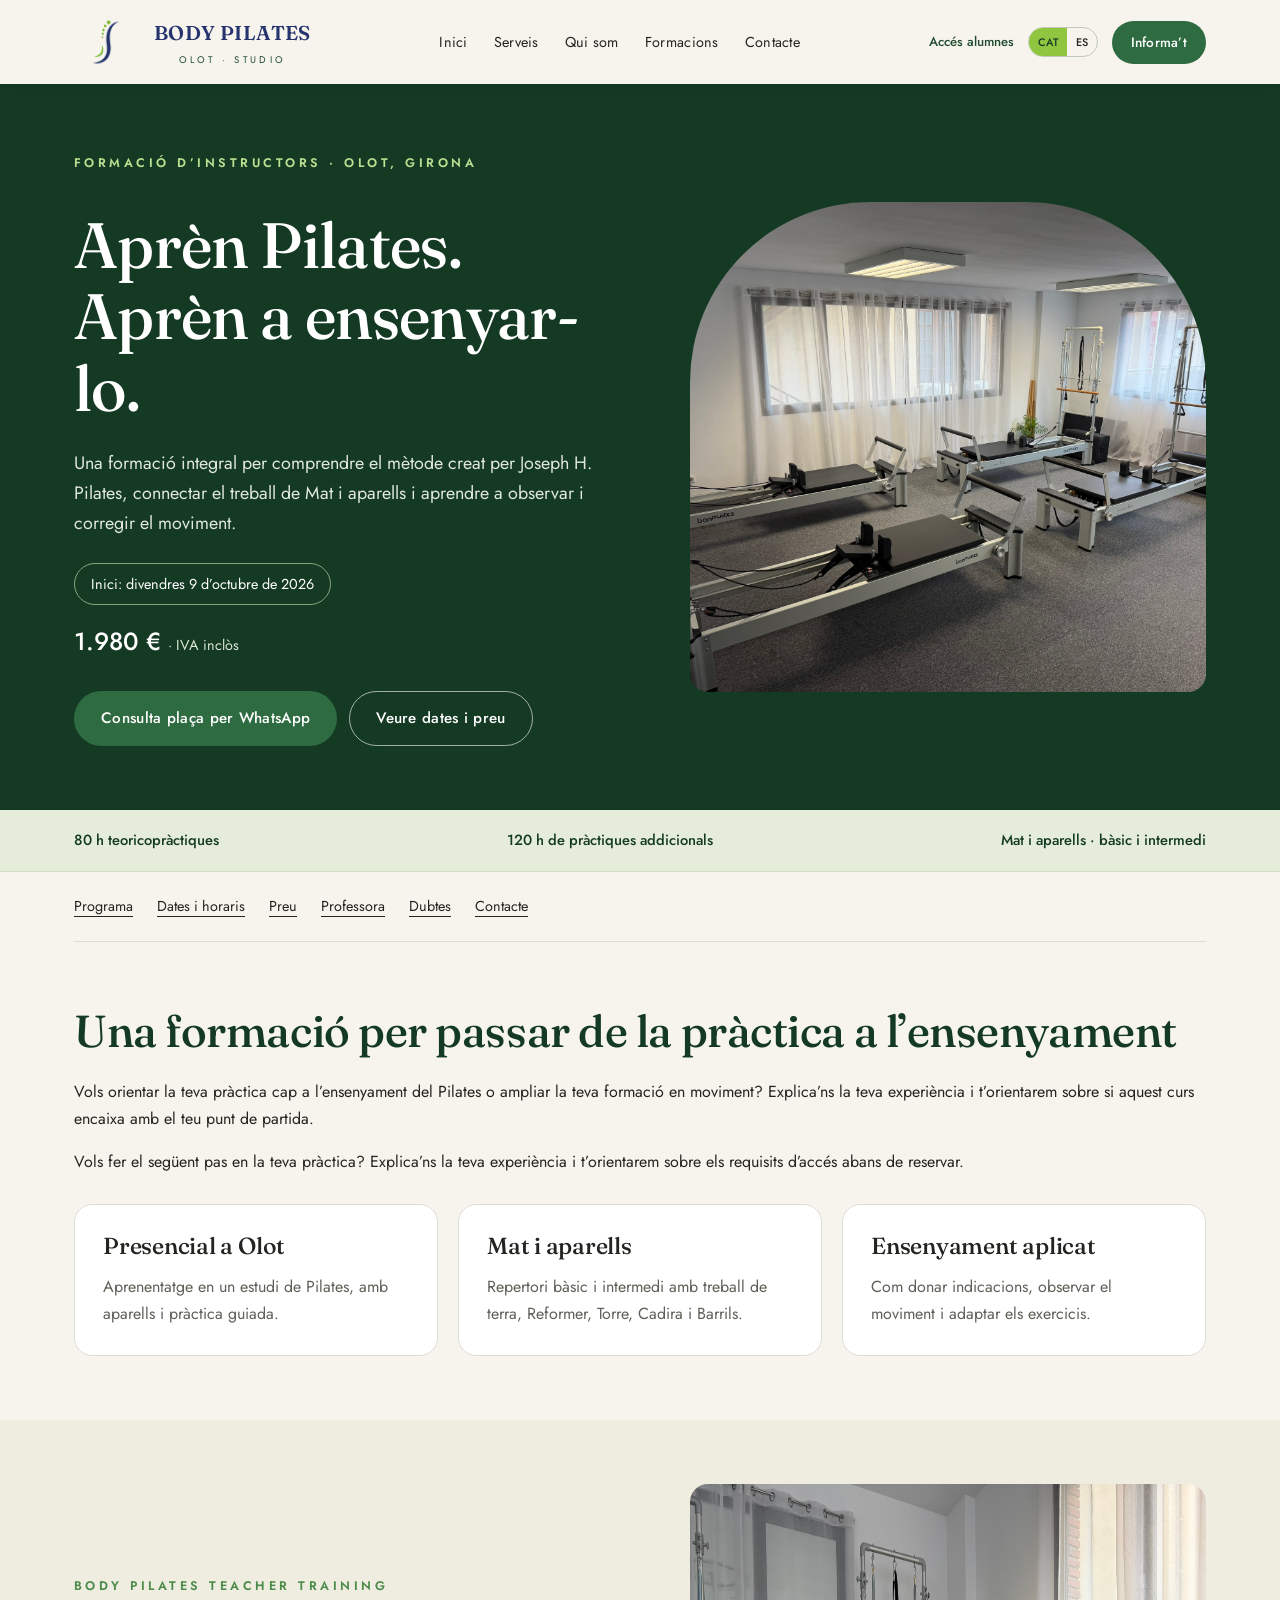
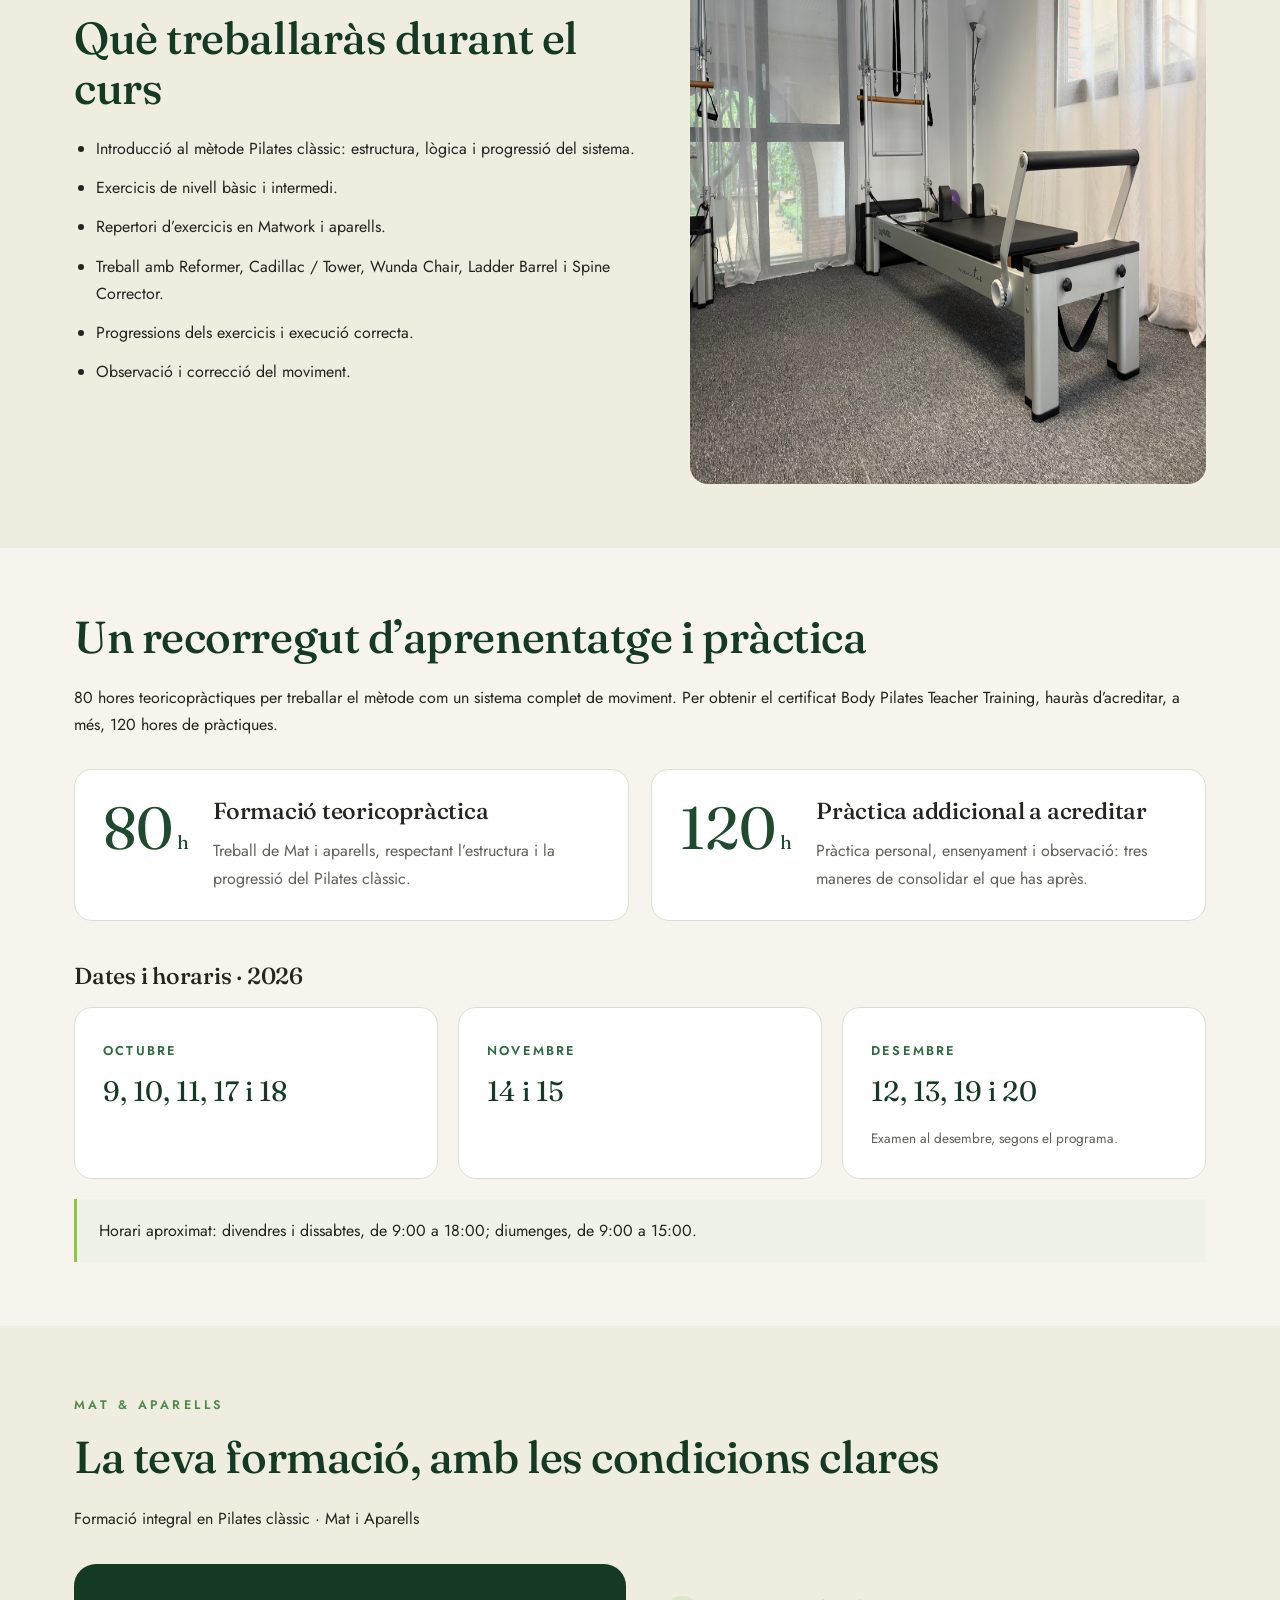
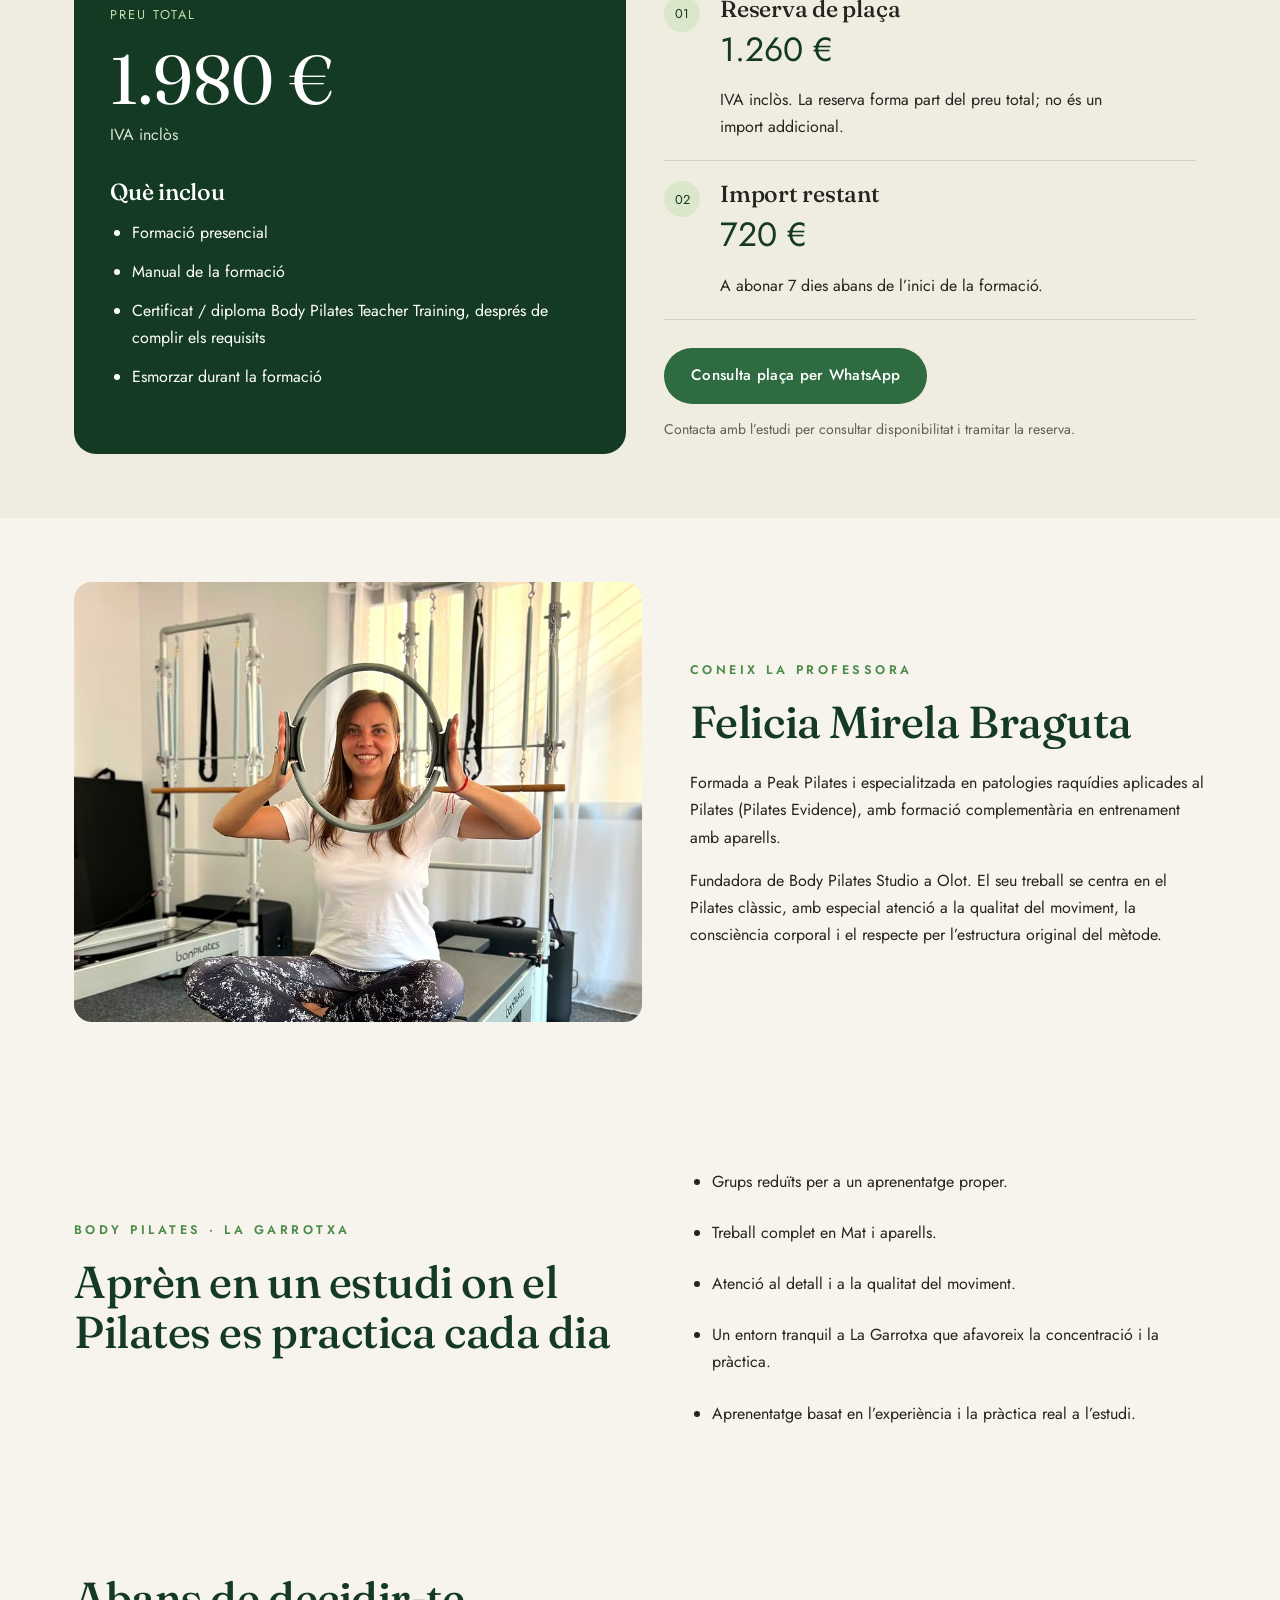
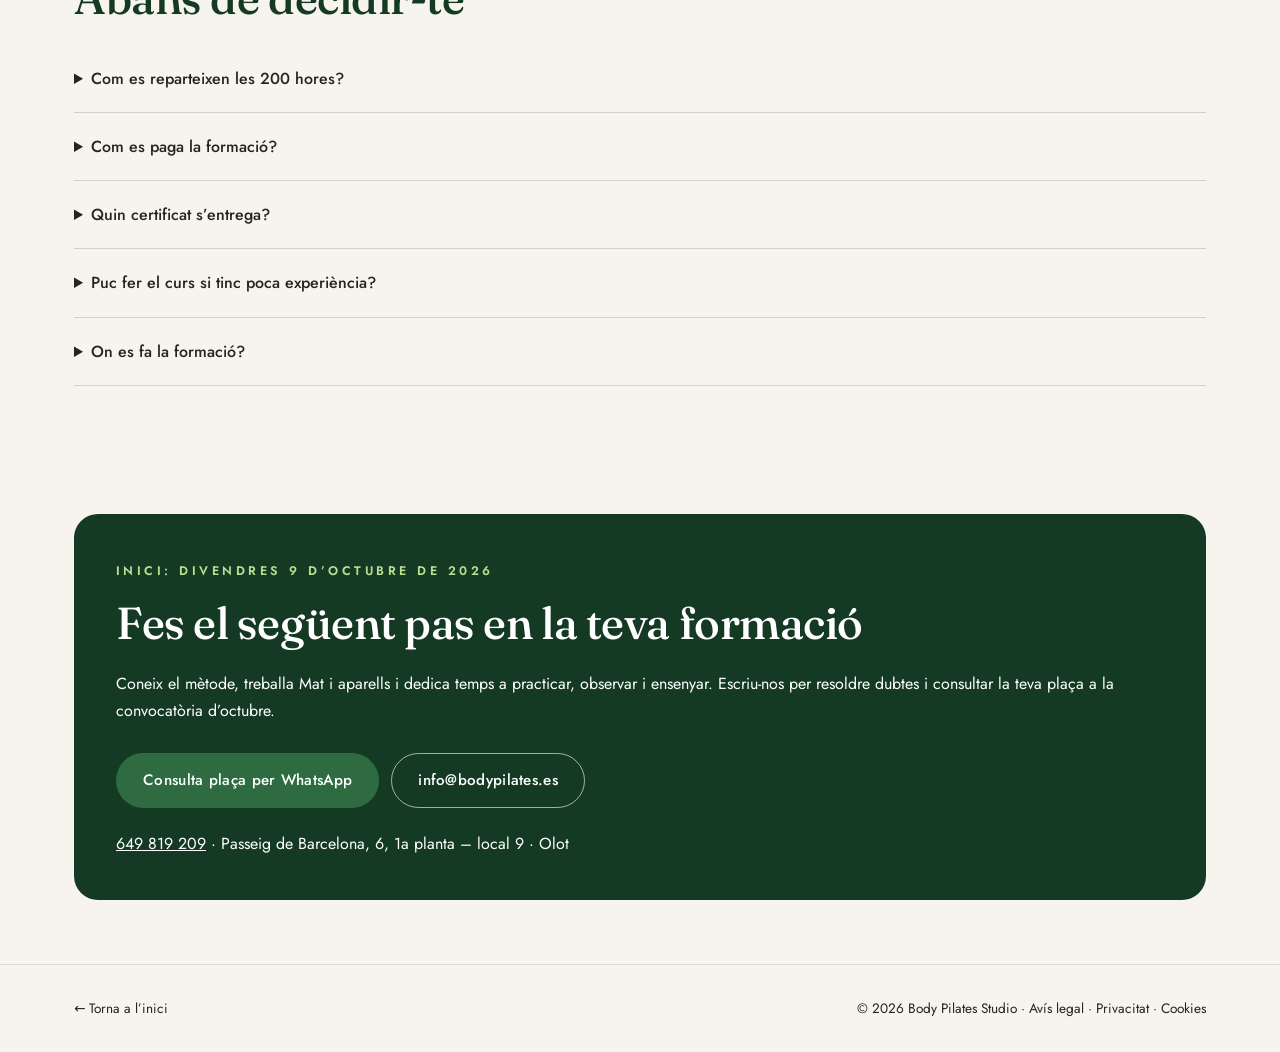
==== commit 43ebd767: "Add supplied course programme, October–December dates and transparent pricing" ====
--- a/formaciones/index.html
+++ b/formaciones/index.html
@@ -1,4 +1,4 @@
-<!doctype html><html lang="ca"><head><meta charset="utf-8"><meta name="viewport" content="width=device-width, initial-scale=1"><title>Formació d’instructors de Pilates a Olot | Body Pilates</title><meta name="description" content="Formació presencial de Pilates clàssic a Olot: Mat i aparells, pràctica supervisada i avaluació. Inici el 10 i 11 d’octubre de 2026. Consulta el programa i les condicions."><link rel="canonical" href="https://www.bodypilates.es/formaciones/"><link rel="alternate" hreflang="ca" href="https://www.bodypilates.es/formaciones/"><link rel="alternate" hreflang="es" href="https://www.bodypilates.es/formaciones/es/"><link rel="alternate" hreflang="x-default" href="https://www.bodypilates.es/formaciones/"><meta property="og:title" content="Formació d’instructors de Pilates a Olot | Body Pilates"><meta property="og:description" content="Formació presencial de Pilates clàssic a Olot: Mat i aparells, pràctica supervisada i avaluació. Inici el 10 i 11 d’octubre de 2026. Consulta el programa i les condicions."><meta property="og:type" content="website"><meta property="og:url" content="https://www.bodypilates.es/formaciones/"><meta property="og:image" content="https://www.bodypilates.es/img/grups.jpg"><link rel="stylesheet" href="/formaciones/course.css"><link rel="stylesheet" href="https://fonts.googleapis.com/css2?family=Fraunces:opsz,wght@9..144,400;9..144,500&family=Jost:wght@400;500;600&display=swap"></head><body><a class="skip-link" href="#main">Saltar al contingut</a><header class="nav" id="nav">
+<!doctype html><html lang="ca"><head><meta charset="utf-8"><meta name="viewport" content="width=device-width, initial-scale=1"><title>Formació d’instructors de Pilates a Olot | Body Pilates</title><meta name="description" content="Formació presencial de Pilates clàssic a Olot: Mat i aparells, pràctica supervisada i avaluació. Inici el 9 d’octubre de 2026. Consulta el programa i les condicions."><link rel="canonical" href="https://www.bodypilates.es/formaciones/"><link rel="alternate" hreflang="ca" href="https://www.bodypilates.es/formaciones/"><link rel="alternate" hreflang="es" href="https://www.bodypilates.es/formaciones/es/"><link rel="alternate" hreflang="x-default" href="https://www.bodypilates.es/formaciones/"><meta property="og:title" content="Formació d’instructors de Pilates a Olot | Body Pilates"><meta property="og:description" content="Formació presencial de Pilates clàssic a Olot: Mat i aparells, pràctica supervisada i avaluació. Inici el 9 d’octubre de 2026. Consulta el programa i les condicions."><meta property="og:type" content="website"><meta property="og:url" content="https://www.bodypilates.es/formaciones/"><meta property="og:image" content="https://www.bodypilates.es/img/grups.jpg"><link rel="stylesheet" href="/formaciones/course.css"><link rel="stylesheet" href="https://fonts.googleapis.com/css2?family=Fraunces:opsz,wght@9..144,400;9..144,500&family=Jost:wght@400;500;600&display=swap"></head><body><a class="skip-link" href="#main">Saltar al contingut</a><header class="nav" id="nav">
   <div class="wrap nav-inner">
     <a href="/#hero" class="brand">
       <img src="/img/logo.png" alt="Body Pilates Studio" class="logo" width="300" height="212" style="height:48px;width:auto;flex:none" />
@@ -20,13 +20,16 @@
     </div>
   </div>
 </header><main id="main">
-<section class="course-hero"><div class="wrap course-grid"><div><span class="eyebrow">Formació d’instructors · Olot, Girona</span><h1>Aprèn Pilates. Aprèn a ensenyar-lo.</h1><p>Una formació en Pilates clàssic que combina el treball de Mat i aparells amb tècniques d’ensenyament, pràctica supervisada i avaluació.</p><span class="date-pill">Inici: 10 i 11 d’octubre de 2026</span><div class="course-actions"><a class="btn btn-primary" href="https://wa.me/34649819209?text=Hola%21%20M%E2%80%99interessa%20la%20formaci%C3%B3%20d%E2%80%99instructors%20de%20Pilates%20que%20comen%C3%A7a%20el%2010%20i%2011%20d%E2%80%99octubre%20de%202026.%20Em%20podeu%20enviar%20el%20calendari%20complet%2C%20el%20preu%20i%20els%20requisits%20d%E2%80%99acc%C3%A9s%3F">Demana informació del curs</a><a class="btn btn-ghost" href="#programa">Veure el programa</a></div></div><img class="course-photo" src="/img/grups.jpg" alt="Body Pilates · Olot" width="800" height="900" fetchpriority="high"></div></section>
-<div class="wrap"><nav class="course-nav" aria-label="Programa"><a href="#programa">Programa</a><a href="#organizacion">Organització</a><a href="#profesora">Professora</a><a href="#dudas">Dubtes</a><a href="#consulta">Contacte</a></nav></div>
-<section class="course-section"><div class="wrap"><h2>Una formació per passar de la pràctica a l’ensenyament</h2><p>Vols orientar la teva pràctica cap a l’ensenyament del Pilates o ampliar la teva formació en moviment? Explica’ns la teva experiència i t’orientarem sobre si aquest curs encaixa amb el teu punt de partida.</p><p>Abans de reservar, consulta els requisits d’accés i el calendari complet.</p><div class="course-cards"><article class="course-card"><h3>Presencial a Olot</h3><p>Aprenentatge en un estudi de Pilates, amb aparells i pràctica guiada.</p></article><article class="course-card"><h3>Mat i aparells</h3><p>Repertori bàsic i intermedi amb treball de terra, Reformer, Torre, Cadira i Barrils.</p></article><article class="course-card"><h3>Ensenyament aplicat</h3><p>Com donar indicacions, observar el moviment i adaptar els exercicis.</p></article></div></div></section>
-<section class="course-section course-tint" id="programa"><div class="wrap course-grid"><div><span class="eyebrow">Body Pilates Teacher Training</span><h2>Què treballaràs durant el curs</h2><ul class="course-list"><li>Història, fonaments i principis del mètode Pilates.</li><li>Anatomia i biomecànica aplicades al moviment.</li><li>Exercicis bàsics i intermedis en Mat i aparells.</li><li>Transicions, modificacions i adaptacions dels exercicis.</li><li>Tècniques d’ensenyament, correcció postural i comunicació.</li><li>Pràctiques supervisades i avaluació final.</li></ul></div><img src="/img/individual.jpg" alt="Pilates · Reformer" width="800" height="600" loading="lazy" style="border-radius:18px"></div></section>
-<section class="course-section" id="organizacion"><div class="wrap"><h2>Com s’organitza la formació</h2><p>La formació té una durada total de 200 hores i inclou teoria, pràctica i ensenyament aplicat. Demana el desglossament d’hores presencials i de pràctica abans de formalitzar la inscripció.</p><p>La propera convocatòria comença el cap de setmana del 10 i 11 d’octubre de 2026. Consulta els horaris i les dates de la resta del curs.</p><div class="course-actions"><a class="btn btn-primary" href="https://wa.me/34649819209?text=Hola%21%20M%E2%80%99interessa%20la%20formaci%C3%B3%20d%E2%80%99instructors%20de%20Pilates%20que%20comen%C3%A7a%20el%2010%20i%2011%20d%E2%80%99octubre%20de%202026.%20Em%20podeu%20enviar%20el%20calendari%20complet%2C%20el%20preu%20i%20els%20requisits%20d%E2%80%99acc%C3%A9s%3F">Demana informació del curs</a></div></div></section>
-<section class="course-section course-tint" id="profesora"><div class="wrap course-grid"><img class="course-portrait" src="/img/felicia.jpg" alt="Felicia Mirela Braguta" loading="lazy" width="800" height="900"><div><span class="eyebrow">Coneix la professora</span><h2>Felicia Mirela Braguta</h2><p>Fundadora de Body Pilates i instructora certificada per Peak Pilates, amb especialització en patologies raquídies aplicades al Pilates (Pilates Evidence).</p><p>La seva manera de treballar posa l’accent en l’atenció personalitzada, el control del moviment i l’adaptació dels exercicis.</p></div></div></section>
-<section class="course-section" id="dudas"><div class="wrap"><h2>Abans de decidir-te</h2><div class="course-faq"><details><summary>Quin és el preu i com es paga?</summary><p>Demana el preu total de la convocatòria, què inclou i les condicions de reserva i pagament abans d’inscriure’t.</p></details><details><summary>Què inclou la formació?</summary><p>Manual, pràctiques, examen i certificat Body Pilates. Consulta les condicions d’avaluació i d’obtenció del certificat.</p></details><details><summary>Quin certificat s’entrega?</summary><p>El certificat del curs és de Body Pilates. La certificació Peak Pilates de la professora és una credencial personal diferent; no és el certificat que anuncia aquest curs.</p></details><details><summary>Puc fer el curs si tinc poca experiència?</summary><p>Contacta amb nosaltres i explica’ns la teva experiència en Pilates i moviment. T’informarem dels requisits d’accés abans de reservar.</p></details><details><summary>On es fa?</summary><p>A Body Pilates, Passeig de Barcelona, 6, 1a planta, local 9, Olot (Girona).</p></details></div></div></section>
-<section class="course-section" id="consulta"><div class="wrap"><div class="course-contact"><span class="eyebrow" style="color:#bbdf91">Inici: 10 i 11 d’octubre de 2026</span><h2>Parlem de la teva formació</h2><p>Demana el calendari complet, el preu i les condicions d’aquesta convocatòria. També pots explicar-nos la teva experiència i resoldre dubtes abans de reservar.</p><div class="course-actions"><a class="btn btn-primary" href="https://wa.me/34649819209?text=Hola%21%20M%E2%80%99interessa%20la%20formaci%C3%B3%20d%E2%80%99instructors%20de%20Pilates%20que%20comen%C3%A7a%20el%2010%20i%2011%20d%E2%80%99octubre%20de%202026.%20Em%20podeu%20enviar%20el%20calendari%20complet%2C%20el%20preu%20i%20els%20requisits%20d%E2%80%99acc%C3%A9s%3F">Demana informació del curs</a><a class="btn btn-ghost" href="mailto:info@bodypilates.es?subject=Body%20Pilates%20Teacher%20Training">info@bodypilates.es</a></div><p style="margin-top:22px"><a href="tel:+34649819209">649 819 209</a> · Passeig de Barcelona, 6, 1a planta – local 9 · Olot</p></div></div></section></main>
+<section class="course-hero"><div class="wrap course-grid"><div><span class="eyebrow">Formació d’instructors · Olot, Girona</span><h1>Aprèn Pilates. Aprèn a ensenyar-lo.</h1><p>Una formació integral per comprendre el mètode creat per Joseph H. Pilates, connectar el treball de Mat i aparells i aprendre a observar i corregir el moviment.</p><span class="date-pill">Inici: divendres 9 d’octubre de 2026</span><p class="hero-price">1.980 € <span>· IVA inclòs</span></p><div class="course-actions"><a class="btn btn-primary" href="https://wa.me/34649819209?text=Hola%21%20M%E2%80%99interessa%20la%20formaci%C3%B3%20integral%20de%20Pilates%20cl%C3%A0ssic%20Mat%20i%20Aparells%20que%20comen%C3%A7a%20el%209%20d%E2%80%99octubre%20de%202026%20a%20Olot.%20He%20vist%20el%20preu%20de%201.980%20%E2%82%AC%20i%20la%20reserva%20de%201.260%20%E2%82%AC.%20Voldria%20consultar%20disponibilitat%20i%20com%20reservar%20la%20meva%20pla%C3%A7a.">Consulta plaça per WhatsApp</a><a class="btn btn-ghost" href="#precio">Veure dates i preu</a></div></div><img class="course-photo" src="/img/grups.jpg" alt="Body Pilates · Olot" width="800" height="900" fetchpriority="high"></div></section>
+<div class="course-facts"><div class="wrap"><span>80 h teoricopràctiques</span><span>120 h de pràctiques addicionals</span><span>Mat i aparells · bàsic i intermedi</span></div></div>
+<div class="wrap"><nav class="course-nav" aria-label="Programa"><a href="#programa">Programa</a><a href="#organizacion">Dates i horaris</a><a href="#precio">Preu</a><a href="#profesora">Professora</a><a href="#dudas">Dubtes</a><a href="#consulta">Contacte</a></nav></div>
+<section class="course-section"><div class="wrap"><h2>Una formació per passar de la pràctica a l’ensenyament</h2><p>Vols orientar la teva pràctica cap a l’ensenyament del Pilates o ampliar la teva formació en moviment? Explica’ns la teva experiència i t’orientarem sobre si aquest curs encaixa amb el teu punt de partida.</p><p>Vols fer el següent pas en la teva pràctica? Explica’ns la teva experiència i t’orientarem sobre els requisits d’accés abans de reservar.</p><div class="course-cards"><article class="course-card"><h3>Presencial a Olot</h3><p>Aprenentatge en un estudi de Pilates, amb aparells i pràctica guiada.</p></article><article class="course-card"><h3>Mat i aparells</h3><p>Repertori bàsic i intermedi amb treball de terra, Reformer, Torre, Cadira i Barrils.</p></article><article class="course-card"><h3>Ensenyament aplicat</h3><p>Com donar indicacions, observar el moviment i adaptar els exercicis.</p></article></div></div></section>
+<section class="course-section course-tint" id="programa"><div class="wrap course-grid"><div><span class="eyebrow">Body Pilates Teacher Training</span><h2>Què treballaràs durant el curs</h2><ul class="course-list"><li>Introducció al mètode Pilates clàssic: estructura, lògica i progressió del sistema.</li><li>Exercicis de nivell bàsic i intermedi.</li><li>Repertori d’exercicis en Matwork i aparells.</li><li>Treball amb Reformer, Cadillac / Tower, Wunda Chair, Ladder Barrel i Spine Corrector.</li><li>Progressions dels exercicis i execució correcta.</li><li>Observació i correcció del moviment.</li></ul></div><img src="/img/individual.jpg" alt="Pilates · Reformer" width="800" height="600" loading="lazy" style="border-radius:18px"></div></section>
+<section class="course-section" id="organizacion"><div class="wrap"><h2>Un recorregut d’aprenentatge i pràctica</h2><p>80 hores teoricopràctiques per treballar el mètode com un sistema complet de moviment. Per obtenir el certificat Body Pilates Teacher Training, hauràs d’acreditar, a més, 120 hores de pràctiques.</p><div class="hours-grid"><article class="course-card hour-card"><span class="hour-number">80<small> h</small></span><div><h3>Formació teoricopràctica</h3><p>Treball de Mat i aparells, respectant l’estructura i la progressió del Pilates clàssic.</p></div></article><article class="course-card hour-card"><span class="hour-number">120<small> h</small></span><div><h3>Pràctica addicional a acreditar</h3><p>Pràctica personal, ensenyament i observació: tres maneres de consolidar el que has après.</p></div></article></div><h3 class="calendar-heading">Dates i horaris · 2026</h3><div class="course-cards calendar-cards"><article class="course-card"><span class="calendar-month">Octubre</span><p class="calendar-days">9, 10, 11, 17 i 18</p></article><article class="course-card"><span class="calendar-month">Novembre</span><p class="calendar-days">14 i 15</p></article><article class="course-card"><span class="calendar-month">Desembre</span><p class="calendar-days">12, 13, 19 i 20</p><p class="calendar-exam">Examen al desembre, segons el programa.</p></article></div><p class="schedule-note">Horari aproximat: divendres i dissabtes, de 9:00 a 18:00; diumenges, de 9:00 a 15:00.</p></div></section>
+<section class="course-section course-tint" id="precio"><div class="wrap"><span class="eyebrow">Mat &amp; Aparells</span><h2>La teva formació, amb les condicions clares</h2><p>Formació integral en Pilates clàssic · Mat i Aparells</p><div class="price-grid"><article class="price-card"><span class="price-label">Preu total</span><p class="price-amount">1.980 €</p><p class="price-tax">IVA inclòs</p><h3>Què inclou</h3><ul class="course-list"><li>Formació presencial</li><li>Manual de la formació</li><li>Certificat / diploma Body Pilates Teacher Training, després de complir els requisits</li><li>Esmorzar durant la formació</li></ul></article><div class="payment-card"><div class="payment-step"><span class="step-number">01</span><div><h3>Reserva de plaça</h3><p class="payment-amount">1.260 €</p><p>IVA inclòs. La reserva forma part del preu total; no és un import addicional.</p></div></div><div class="payment-step"><span class="step-number">02</span><div><h3>Import restant</h3><p class="payment-amount">720 €</p><p>A abonar 7 dies abans de l’inici de la formació.</p></div></div><div class="course-actions"><a class="btn btn-primary" href="https://wa.me/34649819209?text=Hola%21%20M%E2%80%99interessa%20la%20formaci%C3%B3%20integral%20de%20Pilates%20cl%C3%A0ssic%20Mat%20i%20Aparells%20que%20comen%C3%A7a%20el%209%20d%E2%80%99octubre%20de%202026%20a%20Olot.%20He%20vist%20el%20preu%20de%201.980%20%E2%82%AC%20i%20la%20reserva%20de%201.260%20%E2%82%AC.%20Voldria%20consultar%20disponibilitat%20i%20com%20reservar%20la%20meva%20pla%C3%A7a.">Consulta plaça per WhatsApp</a></div><p class="payment-note">Contacta amb l’estudi per consultar disponibilitat i tramitar la reserva.</p></div></div></div></section>
+<section class="course-section course-tint" id="profesora"><div class="wrap course-grid"><img class="course-portrait" src="/img/felicia.jpg" alt="Felicia Mirela Braguta" loading="lazy" width="800" height="900"><div><span class="eyebrow">Coneix la professora</span><h2>Felicia Mirela Braguta</h2><p>Formada a Peak Pilates i especialitzada en patologies raquídies aplicades al Pilates (Pilates Evidence), amb formació complementària en entrenament amb aparells.</p><p>Fundadora de Body Pilates Studio a Olot. El seu treball se centra en el Pilates clàssic, amb especial atenció a la qualitat del moviment, la consciència corporal i el respecte per l’estructura original del mètode.</p></div></div></section>
+<section class="course-section"><div class="wrap course-grid"><div><span class="eyebrow">Body Pilates · La Garrotxa</span><h2>Aprèn en un estudi on el Pilates es practica cada dia</h2></div><ul class="course-list why-list"><li>Grups reduïts per a un aprenentatge proper.</li><li>Treball complet en Mat i aparells.</li><li>Atenció al detall i a la qualitat del moviment.</li><li>Un entorn tranquil a La Garrotxa que afavoreix la concentració i la pràctica.</li><li>Aprenentatge basat en l’experiència i la pràctica real a l’estudi.</li></ul></div></section>
+<section class="course-section" id="dudas"><div class="wrap"><h2>Abans de decidir-te</h2><div class="course-faq"><details><summary>Com es reparteixen les 200 hores?</summary><p>Són 80 hores teoricopràctiques i 120 hores addicionals de pràctiques que hauràs d’acreditar per obtenir el certificat. Inclouen pràctica personal, ensenyament i observació.</p></details><details><summary>Com es paga la formació?</summary><p>El preu total és de 1.980 € (IVA inclòs). La reserva és de 1.260 € (IVA inclòs), descomptats del total. Els 720 € restants s’abonen 7 dies abans de l’inici.</p></details><details><summary>Quin certificat s’entrega?</summary><p>El certificat / diploma és Body Pilates Teacher Training. Per obtenir-lo cal acreditar les pràctiques addicionals indicades al programa. La formació de la Feli a Peak Pilates és una credencial de la professora; el diploma d’aquest curs l’emet Body Pilates.</p></details><details><summary>Puc fer el curs si tinc poca experiència?</summary><p>Explica’ns la teva experiència en Pilates i moviment. T’orientarem sobre els requisits d’accés i si la formació encaixa amb el teu punt de partida abans de reservar.</p></details><details><summary>On es fa la formació?</summary><p>A Body Pilates, Passeig de Barcelona, 6, 1a planta, local 9, Olot (Girona), a La Garrotxa.</p></details></div></div></section>
+<section class="course-section" id="consulta"><div class="wrap"><div class="course-contact"><span class="eyebrow" style="color:#bbdf91">Inici: divendres 9 d’octubre de 2026</span><h2>Fes el següent pas en la teva formació</h2><p>Coneix el mètode, treballa Mat i aparells i dedica temps a practicar, observar i ensenyar. Escriu-nos per resoldre dubtes i consultar la teva plaça a la convocatòria d’octubre.</p><div class="course-actions"><a class="btn btn-primary" href="https://wa.me/34649819209?text=Hola%21%20M%E2%80%99interessa%20la%20formaci%C3%B3%20integral%20de%20Pilates%20cl%C3%A0ssic%20Mat%20i%20Aparells%20que%20comen%C3%A7a%20el%209%20d%E2%80%99octubre%20de%202026%20a%20Olot.%20He%20vist%20el%20preu%20de%201.980%20%E2%82%AC%20i%20la%20reserva%20de%201.260%20%E2%82%AC.%20Voldria%20consultar%20disponibilitat%20i%20com%20reservar%20la%20meva%20pla%C3%A7a.">Consulta plaça per WhatsApp</a><a class="btn btn-ghost" href="mailto:info@bodypilates.es?subject=Body%20Pilates%20Teacher%20Training">info@bodypilates.es</a></div><p style="margin-top:22px"><a href="tel:+34649819209">649 819 209</a> · Passeig de Barcelona, 6, 1a planta – local 9 · Olot</p></div></div></section></main>
 <footer class="course-footer"><div class="wrap"><a href="/">← Torna a l’inici</a><span>© 2026 Body Pilates Studio · <a href="/avis-legal.html">Avís legal</a> · <a href="/politica-privacitat.html">Privacitat</a> · <a href="/politica-cookies.html">Cookies</a></span></div></footer>
 <script>try{localStorage.setItem('bp_lang','ca');}catch(e){}const burger=document.getElementById('burger'), menu=document.getElementById('menu');burger.addEventListener('click',()=>{const open=menu.classList.toggle('open');burger.classList.toggle('open',open);burger.setAttribute('aria-expanded',String(open));});document.addEventListener('keydown',e=>{if(e.key==='Escape'){menu.classList.remove('open');burger.classList.remove('open');burger.setAttribute('aria-expanded','false');}});</script></body></html>
--- a/formaciones/course.css
+++ b/formaciones/course.css
@@ -313,3 +313,7 @@
   }
 
 header.nav{position:sticky}.course-hero{padding:64px 0;background:var(--green-900);color:white}.course-grid{display:grid;grid-template-columns:1.1fr 1fr;gap:48px;align-items:center}.course-hero h1{font-size:clamp(2.5rem,5vw,4.3rem);margin:18px 0 24px}.course-hero p{color:#e0e8dc;font-size:1.12rem}.course-hero .eyebrow{color:#bbdf91}.course-photo{width:100%;height:490px;object-fit:cover;border-radius:180px 180px 18px 18px}.course-actions{display:flex;gap:12px;flex-wrap:wrap;margin-top:28px}.date-pill{display:inline-block;border:1px solid #86a27b;border-radius:99px;padding:8px 16px;color:white;font-size:.9rem;margin-top:24px}.course-section{padding:64px 0;scroll-margin-top:110px}.course-section h2{font-size:clamp(2rem,4vw,2.8rem);margin-bottom:22px;color:var(--green-900)}.course-section h3{font-size:1.45rem;margin-bottom:14px}.course-section p+p{margin-top:16px}.course-cards{display:grid;grid-template-columns:repeat(3,1fr);gap:20px;margin-top:28px}.course-card{padding:28px;border:1px solid #dadfd1;border-radius:18px;background:white}.course-card p{color:var(--muted)}.course-list{padding-left:22px}.course-list li{margin:12px 0}.course-tint{background:var(--cream-2)}.course-nav{display:flex;gap:24px;flex-wrap:wrap;padding:22px 0;border-bottom:1px solid #dadfd1;font-size:.9rem}.course-nav a{text-decoration:underline;text-underline-offset:5px}.course-faq details{border-bottom:1px solid #ced4c5;padding:20px 0}.course-faq summary{cursor:pointer;font-weight:500}.course-faq details p{padding-top:12px}.course-contact{background:var(--green-900);color:white;border-radius:24px;padding:42px}.course-contact h2{color:white}.course-contact a:not(.btn){text-decoration:underline}.course-footer{padding:32px 0;border-top:1px solid #dadfd1;font-size:.85rem}.course-footer .wrap{display:flex;justify-content:space-between;gap:20px;flex-wrap:wrap}.lang a{padding:5px 9px}.lang a[aria-current]{background:var(--lime);color:var(--green-900)}a:focus-visible,button:focus-visible,summary:focus-visible{outline:3px solid var(--lime);outline-offset:5px}.skip-link{position:absolute;top:-100px}.skip-link:focus{top:5px;background:white;z-index:200;padding:12px}.course-portrait{max-height:440px;width:100%;object-fit:cover;border-radius:18px}@media(max-width:760px){.course-grid,.course-cards{grid-template-columns:1fr}.course-grid{gap:30px}.course-photo{height:320px;border-radius:100px 100px 18px 18px}.course-hero{padding:38px 0}.course-section{padding:42px 0}.course-contact{padding:26px}.nav-right{gap:8px}.brand .logo{display:none}.course-hero h1{font-size:2.6rem}.course-actions .btn{width:100%}}
+
+/* Course prospectus: hours, calendar and transparent pricing. */
+.course-hero .hero-price{font-size:1.55rem;font-weight:500;margin-top:15px;color:#fff}.hero-price span{font-size:.9rem;font-weight:400;color:#dbe8d7}.course-facts{background:#e5ecd9;border-bottom:1px solid #d0ddc4;color:var(--green-900)}.course-facts .wrap{display:flex;justify-content:space-between;gap:18px;padding-top:18px;padding-bottom:18px;font-size:.92rem;font-weight:500}.hours-grid{display:grid;grid-template-columns:1fr 1fr;gap:22px;margin-top:30px}.hour-card{display:flex;align-items:flex-start;gap:24px}.hour-number{font-family:'Fraunces',Georgia,serif;font-size:3.7rem;line-height:1;color:var(--green-700);white-space:nowrap}.hour-number small{font-size:1.2rem}.calendar-heading{margin-top:42px}.calendar-cards{margin-top:18px}.calendar-month{font-size:.8rem;font-weight:600;letter-spacing:.17em;text-transform:uppercase;color:var(--green-600)}.calendar-cards .calendar-days{font-family:'Fraunces',Georgia,serif;font-size:1.75rem;line-height:1.35;color:var(--green-900);margin-top:10px}.calendar-exam{font-size:.85rem;margin-top:10px}.schedule-note{margin-top:20px;padding:18px 22px;border-left:3px solid var(--lime);background:#eef2e8}.price-grid{display:grid;grid-template-columns:1fr 1fr;gap:28px;margin-top:32px}.price-card{border-radius:22px;padding:36px;background:var(--green-900);color:white}.price-card .price-label{font-size:.8rem;letter-spacing:.15em;text-transform:uppercase;color:#c2dfaa}.price-card .price-amount{font-family:'Fraunces',Georgia,serif;font-size:4.3rem;line-height:1.2;color:white;margin:12px 0 0}.price-card .price-tax{margin:0 0 30px;color:#dbe8d7}.price-card h3{color:white}.price-card .course-list{font-size:1rem}.payment-card{padding:12px 10px}.payment-step{display:flex;gap:20px;padding:20px 0;border-bottom:1px solid #cbd3c2}.step-number{display:flex;align-items:center;justify-content:center;flex:none;width:36px;height:36px;background:#dbe7cb;border-radius:50%;font-size:.8rem;color:var(--green-900)}.payment-step h3{margin-bottom:8px}.payment-step .payment-amount{font-size:2.1rem;color:var(--green-900);line-height:1.2;margin:0 0 10px}.payment-note{font-size:.88rem;color:var(--muted);margin-top:14px}.why-list li{padding:6px 0}.course-section#profesora{background:var(--cream)}@media(max-width:760px){.course-facts .wrap{flex-direction:column;gap:6px;font-size:.88rem}.hours-grid,.price-grid{grid-template-columns:1fr}.hour-card{gap:18px;padding:24px}.hour-number{font-size:3rem}.price-card{padding:28px}.price-card .price-amount{font-size:3.7rem}.payment-card{padding:0}.course-hero .hero-price{font-size:1.5rem}.calendar-heading{margin-top:32px}}
+@media(max-width:760px){.hour-card{display:block}.hour-card .hour-number{display:block;margin-bottom:16px}.hour-card h3{font-size:1.4rem}}
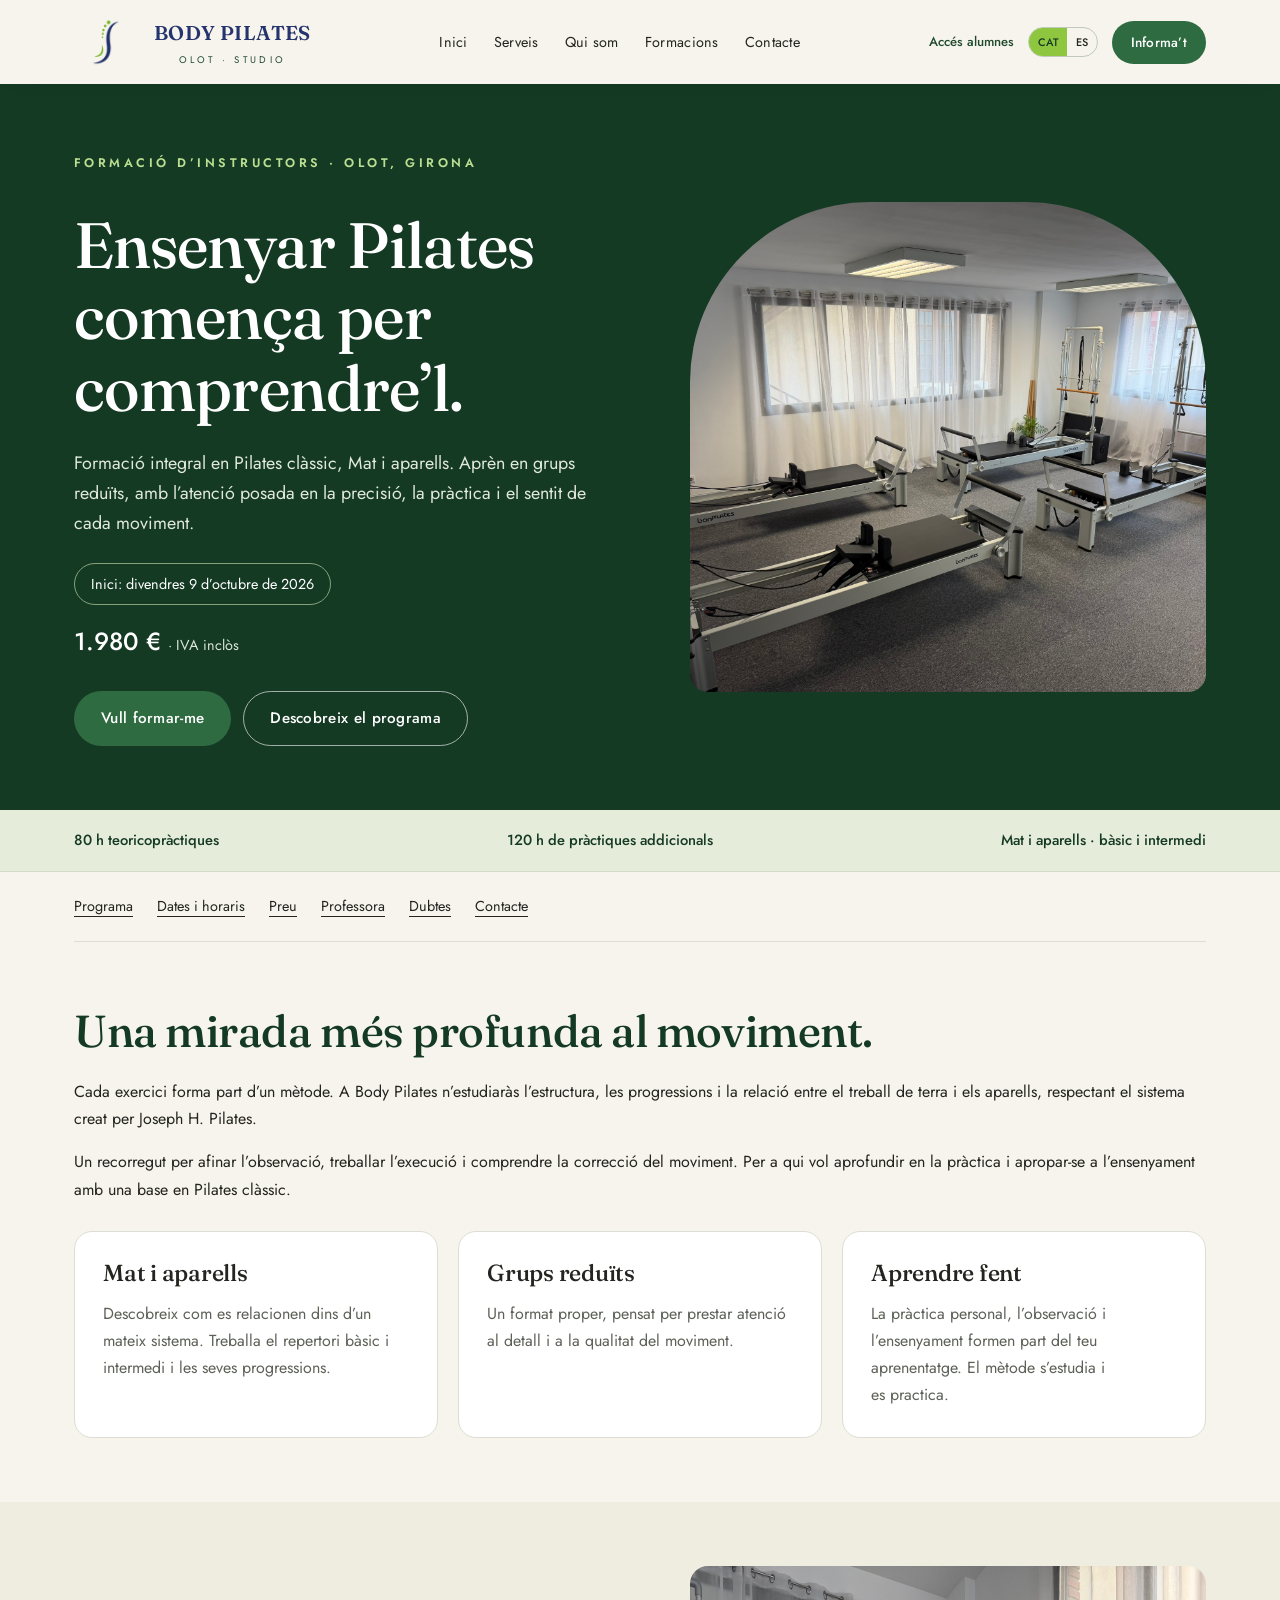
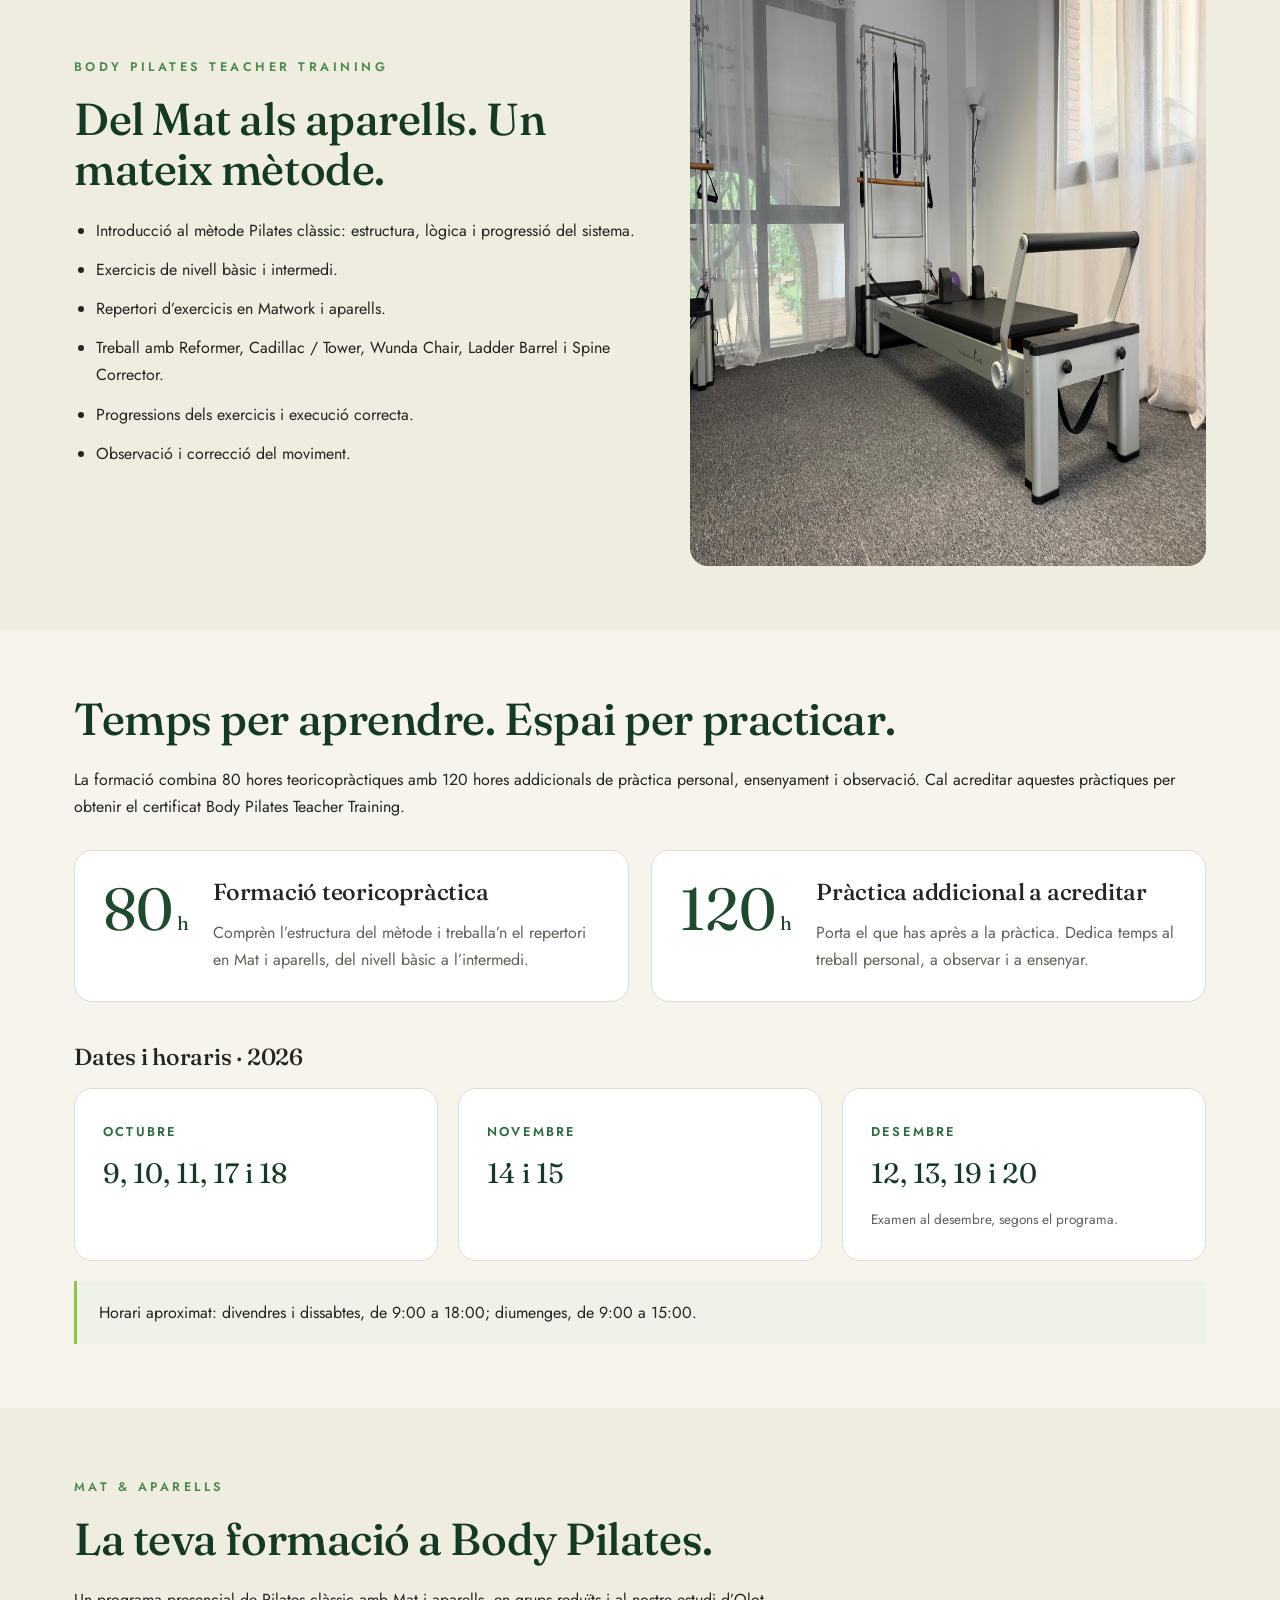
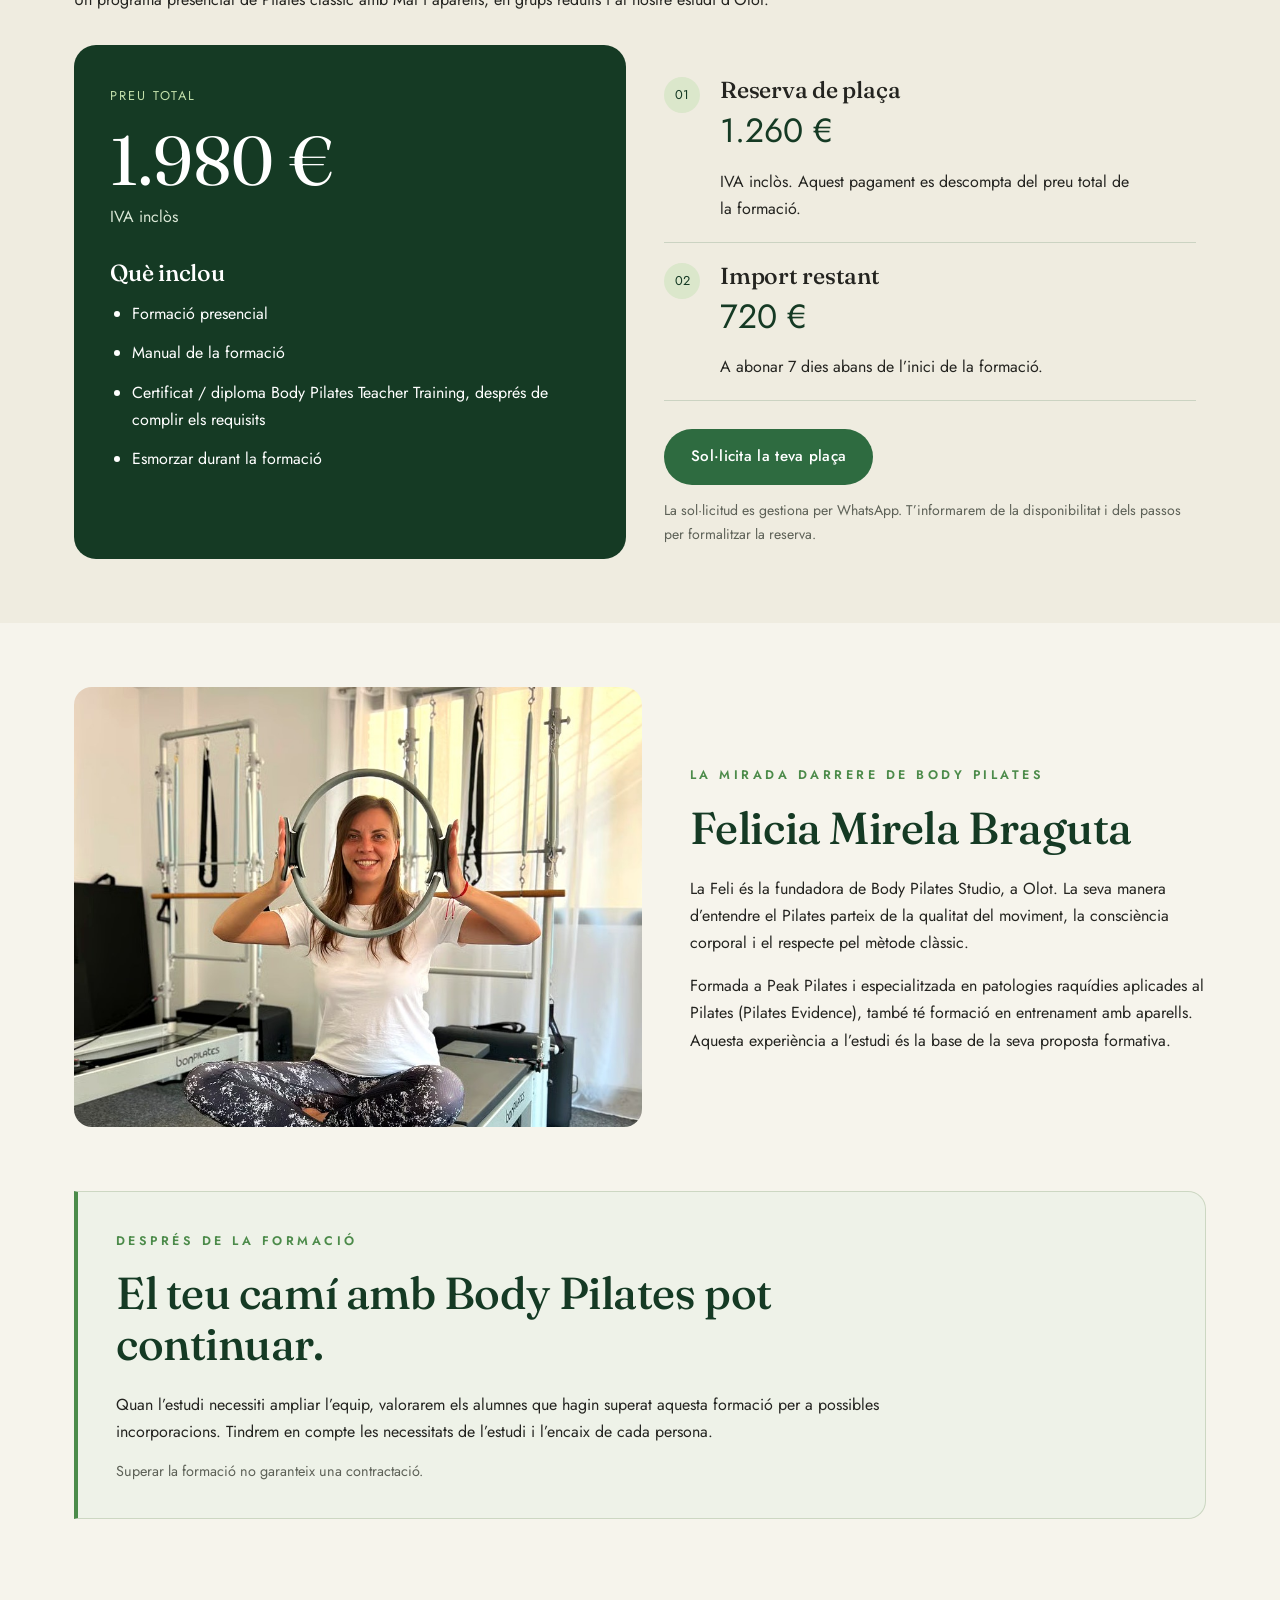
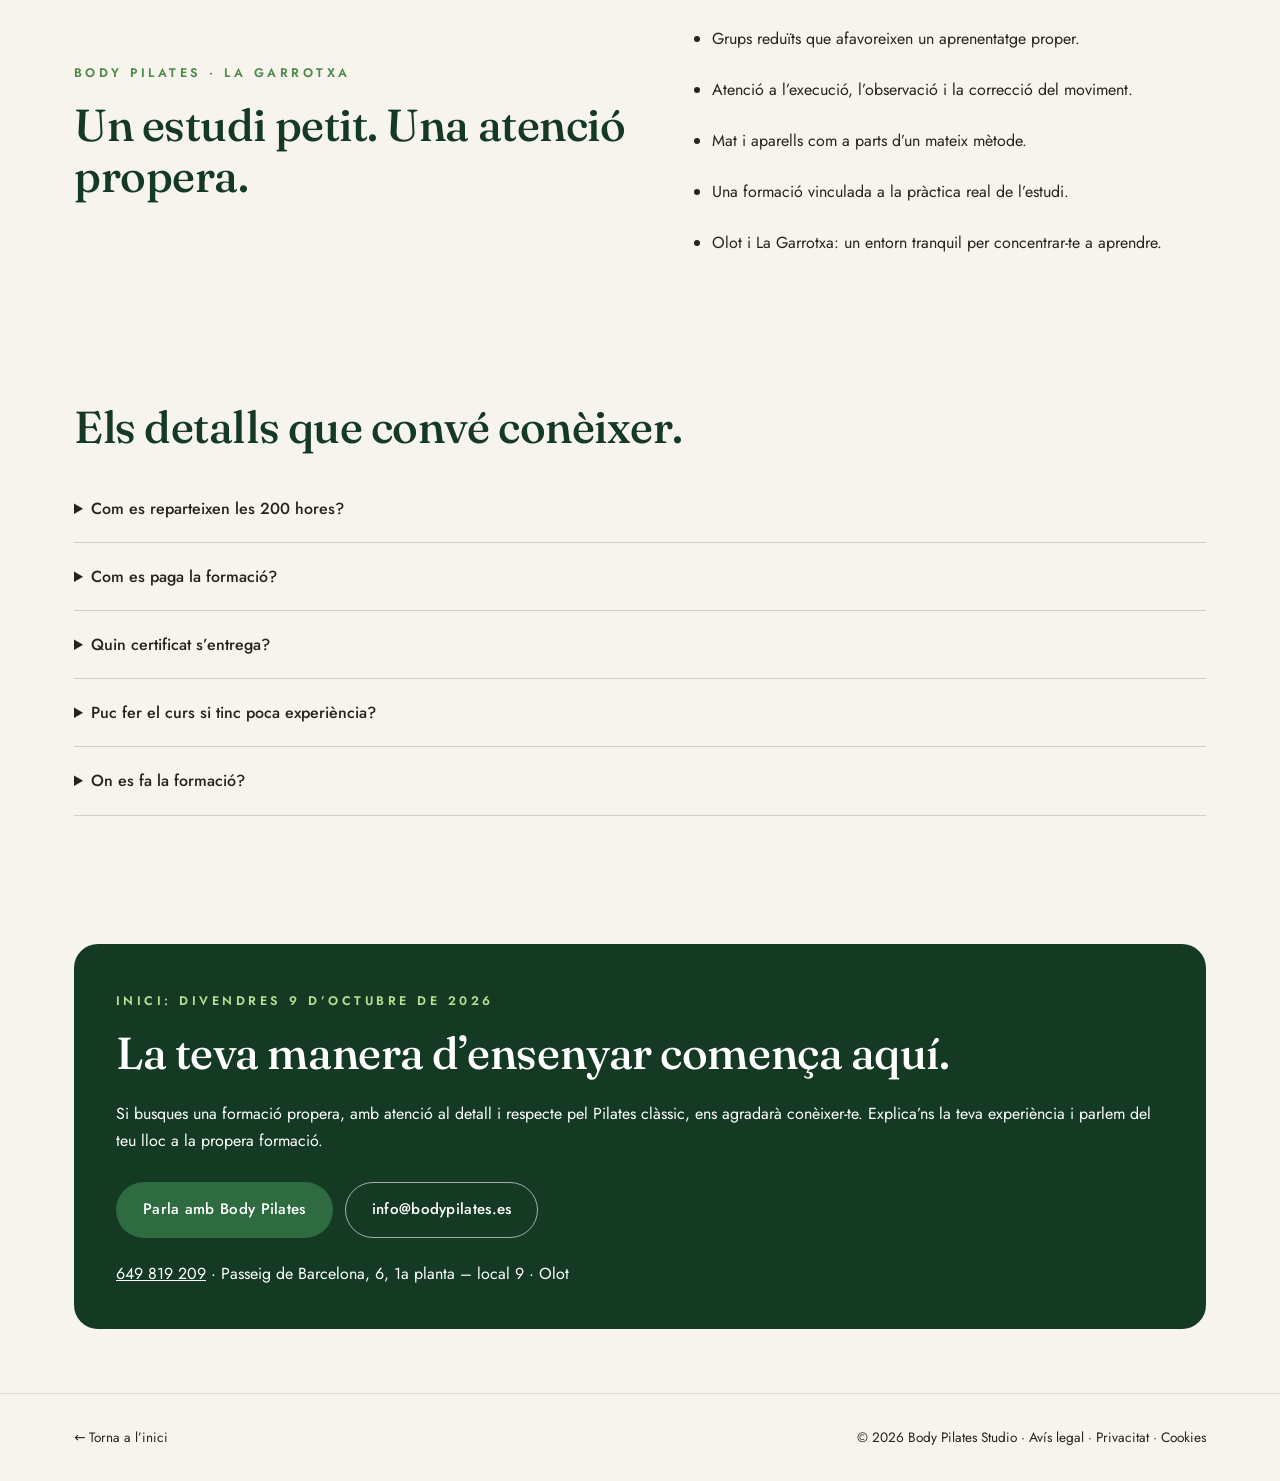
==== commit 8806ba31: "Refine training copy and explain conditional studio opportunities" ====
--- a/formaciones/index.html
+++ b/formaciones/index.html
@@ -1,7 +1,8 @@
-<!doctype html><html lang="ca"><head><meta charset="utf-8"><meta name="viewport" content="width=device-width, initial-scale=1"><title>Formació d’instructors de Pilates a Olot | Body Pilates</title><meta name="description" content="Formació presencial de Pilates clàssic a Olot: Mat i aparells, pràctica supervisada i avaluació. Inici el 9 d’octubre de 2026. Consulta el programa i les condicions."><link rel="canonical" href="https://www.bodypilates.es/formaciones/"><link rel="alternate" hreflang="ca" href="https://www.bodypilates.es/formaciones/"><link rel="alternate" hreflang="es" href="https://www.bodypilates.es/formaciones/es/"><link rel="alternate" hreflang="x-default" href="https://www.bodypilates.es/formaciones/"><meta property="og:title" content="Formació d’instructors de Pilates a Olot | Body Pilates"><meta property="og:description" content="Formació presencial de Pilates clàssic a Olot: Mat i aparells, pràctica supervisada i avaluació. Inici el 9 d’octubre de 2026. Consulta el programa i les condicions."><meta property="og:type" content="website"><meta property="og:url" content="https://www.bodypilates.es/formaciones/"><meta property="og:image" content="https://www.bodypilates.es/img/grups.jpg"><link rel="stylesheet" href="/formaciones/course.css"><link rel="stylesheet" href="https://fonts.googleapis.com/css2?family=Fraunces:opsz,wght@9..144,400;9..144,500&family=Jost:wght@400;500;600&display=swap"></head><body><a class="skip-link" href="#main">Saltar al contingut</a><header class="nav" id="nav">
+<!doctype html>
+<html lang="ca"><head><meta charset="utf-8"><meta name="viewport" content="width=device-width, initial-scale=1"><title>Formació d’instructors de Pilates a Olot | Body Pilates</title><meta name="description" content="Formació d’instructors de Pilates clàssic a Olot. Mat i aparells, grups reduïts i 80 h + 120 h de pràctiques. Inici 9 d’octubre. 1.980 € IVA inclòs."><link rel="canonical" href="https://www.bodypilates.es/formaciones/"><link rel="alternate" hreflang="ca" href="https://www.bodypilates.es/formaciones/"><link rel="alternate" hreflang="es" href="https://www.bodypilates.es/formaciones/es/"><link rel="alternate" hreflang="x-default" href="https://www.bodypilates.es/formaciones/"><meta property="og:title" content="Formació d’instructors de Pilates a Olot | Body Pilates"><meta property="og:description" content="Formació d’instructors de Pilates clàssic a Olot. Mat i aparells, grups reduïts i 80 h + 120 h de pràctiques. Inici 9 d’octubre. 1.980 € IVA inclòs."><meta property="og:type" content="website"><meta property="og:url" content="https://www.bodypilates.es/formaciones/"><meta property="og:image" content="https://www.bodypilates.es/img/grups.jpg"><link rel="stylesheet" href="/formaciones/course.css"><link rel="stylesheet" href="https://fonts.googleapis.com/css2?family=Fraunces:opsz,wght@9..144,400;9..144,500&amp;family=Jost:wght@400;500;600&amp;display=swap"></head><body><a class="skip-link" href="#main">Saltar al contingut</a><header class="nav" id="nav">
   <div class="wrap nav-inner">
     <a href="/#hero" class="brand">
-      <img src="/img/logo.png" alt="Body Pilates Studio" class="logo" width="300" height="212" style="height:48px;width:auto;flex:none" />
+      <img src="/img/logo.png" alt="Body Pilates Studio" class="logo" width="300" height="212" style="height:48px;width:auto;flex:none">
       <span>BODY PILATES<small>Olot · Studio</small></span>
     </a>
     <nav class="links" id="menu">
@@ -10,26 +11,26 @@
       <a href="/#about">Qui som</a>
       <a href="/formaciones/" aria-current="page">Formacions</a>
       <a href="/#contact">Contacte</a>
-      <a href="https://body-pilates-app.pages.dev/" target="_blank" rel="noopener" class="alumni-m">Acc&eacute;s alumnes</a>
+      <a href="https://body-pilates-app.pages.dev/" target="_blank" rel="noopener" class="alumni-m">Accés alumnes</a>
     </nav>
     <div class="nav-right">
-      <a href="https://body-pilates-app.pages.dev/" target="_blank" rel="noopener" class="alumni-d">Acc&eacute;s alumnes</a>
-      <div class="lang"><a href="/formaciones/" lang="ca" hreflang="ca" aria-current="page">CAT</a><a href="/formaciones/es/" lang="es" hreflang="es" >ES</a></div>
+      <a href="https://body-pilates-app.pages.dev/" target="_blank" rel="noopener" class="alumni-d">Accés alumnes</a>
+      <div class="lang"><a href="/formaciones/" lang="ca" hreflang="ca" aria-current="page">CAT</a><a href="/formaciones/es/" lang="es" hreflang="es">ES</a></div>
       <a href="#consulta" class="btn btn-primary nav-cta">Informa’t</a>
       <button aria-expanded="false" aria-controls="menu" class="burger" id="burger" aria-label="Menú"><span></span><span></span><span></span></button>
     </div>
   </div>
 </header><main id="main">
-<section class="course-hero"><div class="wrap course-grid"><div><span class="eyebrow">Formació d’instructors · Olot, Girona</span><h1>Aprèn Pilates. Aprèn a ensenyar-lo.</h1><p>Una formació integral per comprendre el mètode creat per Joseph H. Pilates, connectar el treball de Mat i aparells i aprendre a observar i corregir el moviment.</p><span class="date-pill">Inici: divendres 9 d’octubre de 2026</span><p class="hero-price">1.980 € <span>· IVA inclòs</span></p><div class="course-actions"><a class="btn btn-primary" href="https://wa.me/34649819209?text=Hola%21%20M%E2%80%99interessa%20la%20formaci%C3%B3%20integral%20de%20Pilates%20cl%C3%A0ssic%20Mat%20i%20Aparells%20que%20comen%C3%A7a%20el%209%20d%E2%80%99octubre%20de%202026%20a%20Olot.%20He%20vist%20el%20preu%20de%201.980%20%E2%82%AC%20i%20la%20reserva%20de%201.260%20%E2%82%AC.%20Voldria%20consultar%20disponibilitat%20i%20com%20reservar%20la%20meva%20pla%C3%A7a.">Consulta plaça per WhatsApp</a><a class="btn btn-ghost" href="#precio">Veure dates i preu</a></div></div><img class="course-photo" src="/img/grups.jpg" alt="Body Pilates · Olot" width="800" height="900" fetchpriority="high"></div></section>
+<section class="course-hero"><div class="wrap course-grid"><div><span class="eyebrow">Formació d’instructors · Olot, Girona</span><h1>Ensenyar Pilates comença per comprendre’l.</h1><p>Formació integral en Pilates clàssic, Mat i aparells. Aprèn en grups reduïts, amb l’atenció posada en la precisió, la pràctica i el sentit de cada moviment.</p><span class="date-pill">Inici: divendres 9 d’octubre de 2026</span><p class="hero-price">1.980 € <span>· IVA inclòs</span></p><div class="course-actions"><a class="btn btn-primary" href="https://wa.me/34649819209?text=Hola%21%20M%E2%80%99interessa%20la%20formaci%C3%B3%20integral%20de%20Pilates%20cl%C3%A0ssic%20Mat%20i%20Aparells%20que%20comen%C3%A7a%20el%209%20d%E2%80%99octubre%20de%202026%20a%20Olot.%20He%20vist%20el%20preu%20de%201.980%20%E2%82%AC%20i%20la%20reserva%20de%201.260%20%E2%82%AC.%20Voldria%20consultar%20disponibilitat%20i%20com%20reservar%20la%20meva%20pla%C3%A7a.">Vull formar-me</a><a class="btn btn-ghost" href="#programa">Descobreix el programa</a></div></div><img class="course-photo" src="/img/grups.jpg" alt="Body Pilates · Olot" width="800" height="900" fetchpriority="high"></div></section>
 <div class="course-facts"><div class="wrap"><span>80 h teoricopràctiques</span><span>120 h de pràctiques addicionals</span><span>Mat i aparells · bàsic i intermedi</span></div></div>
 <div class="wrap"><nav class="course-nav" aria-label="Programa"><a href="#programa">Programa</a><a href="#organizacion">Dates i horaris</a><a href="#precio">Preu</a><a href="#profesora">Professora</a><a href="#dudas">Dubtes</a><a href="#consulta">Contacte</a></nav></div>
-<section class="course-section"><div class="wrap"><h2>Una formació per passar de la pràctica a l’ensenyament</h2><p>Vols orientar la teva pràctica cap a l’ensenyament del Pilates o ampliar la teva formació en moviment? Explica’ns la teva experiència i t’orientarem sobre si aquest curs encaixa amb el teu punt de partida.</p><p>Vols fer el següent pas en la teva pràctica? Explica’ns la teva experiència i t’orientarem sobre els requisits d’accés abans de reservar.</p><div class="course-cards"><article class="course-card"><h3>Presencial a Olot</h3><p>Aprenentatge en un estudi de Pilates, amb aparells i pràctica guiada.</p></article><article class="course-card"><h3>Mat i aparells</h3><p>Repertori bàsic i intermedi amb treball de terra, Reformer, Torre, Cadira i Barrils.</p></article><article class="course-card"><h3>Ensenyament aplicat</h3><p>Com donar indicacions, observar el moviment i adaptar els exercicis.</p></article></div></div></section>
-<section class="course-section course-tint" id="programa"><div class="wrap course-grid"><div><span class="eyebrow">Body Pilates Teacher Training</span><h2>Què treballaràs durant el curs</h2><ul class="course-list"><li>Introducció al mètode Pilates clàssic: estructura, lògica i progressió del sistema.</li><li>Exercicis de nivell bàsic i intermedi.</li><li>Repertori d’exercicis en Matwork i aparells.</li><li>Treball amb Reformer, Cadillac / Tower, Wunda Chair, Ladder Barrel i Spine Corrector.</li><li>Progressions dels exercicis i execució correcta.</li><li>Observació i correcció del moviment.</li></ul></div><img src="/img/individual.jpg" alt="Pilates · Reformer" width="800" height="600" loading="lazy" style="border-radius:18px"></div></section>
-<section class="course-section" id="organizacion"><div class="wrap"><h2>Un recorregut d’aprenentatge i pràctica</h2><p>80 hores teoricopràctiques per treballar el mètode com un sistema complet de moviment. Per obtenir el certificat Body Pilates Teacher Training, hauràs d’acreditar, a més, 120 hores de pràctiques.</p><div class="hours-grid"><article class="course-card hour-card"><span class="hour-number">80<small> h</small></span><div><h3>Formació teoricopràctica</h3><p>Treball de Mat i aparells, respectant l’estructura i la progressió del Pilates clàssic.</p></div></article><article class="course-card hour-card"><span class="hour-number">120<small> h</small></span><div><h3>Pràctica addicional a acreditar</h3><p>Pràctica personal, ensenyament i observació: tres maneres de consolidar el que has après.</p></div></article></div><h3 class="calendar-heading">Dates i horaris · 2026</h3><div class="course-cards calendar-cards"><article class="course-card"><span class="calendar-month">Octubre</span><p class="calendar-days">9, 10, 11, 17 i 18</p></article><article class="course-card"><span class="calendar-month">Novembre</span><p class="calendar-days">14 i 15</p></article><article class="course-card"><span class="calendar-month">Desembre</span><p class="calendar-days">12, 13, 19 i 20</p><p class="calendar-exam">Examen al desembre, segons el programa.</p></article></div><p class="schedule-note">Horari aproximat: divendres i dissabtes, de 9:00 a 18:00; diumenges, de 9:00 a 15:00.</p></div></section>
-<section class="course-section course-tint" id="precio"><div class="wrap"><span class="eyebrow">Mat &amp; Aparells</span><h2>La teva formació, amb les condicions clares</h2><p>Formació integral en Pilates clàssic · Mat i Aparells</p><div class="price-grid"><article class="price-card"><span class="price-label">Preu total</span><p class="price-amount">1.980 €</p><p class="price-tax">IVA inclòs</p><h3>Què inclou</h3><ul class="course-list"><li>Formació presencial</li><li>Manual de la formació</li><li>Certificat / diploma Body Pilates Teacher Training, després de complir els requisits</li><li>Esmorzar durant la formació</li></ul></article><div class="payment-card"><div class="payment-step"><span class="step-number">01</span><div><h3>Reserva de plaça</h3><p class="payment-amount">1.260 €</p><p>IVA inclòs. La reserva forma part del preu total; no és un import addicional.</p></div></div><div class="payment-step"><span class="step-number">02</span><div><h3>Import restant</h3><p class="payment-amount">720 €</p><p>A abonar 7 dies abans de l’inici de la formació.</p></div></div><div class="course-actions"><a class="btn btn-primary" href="https://wa.me/34649819209?text=Hola%21%20M%E2%80%99interessa%20la%20formaci%C3%B3%20integral%20de%20Pilates%20cl%C3%A0ssic%20Mat%20i%20Aparells%20que%20comen%C3%A7a%20el%209%20d%E2%80%99octubre%20de%202026%20a%20Olot.%20He%20vist%20el%20preu%20de%201.980%20%E2%82%AC%20i%20la%20reserva%20de%201.260%20%E2%82%AC.%20Voldria%20consultar%20disponibilitat%20i%20com%20reservar%20la%20meva%20pla%C3%A7a.">Consulta plaça per WhatsApp</a></div><p class="payment-note">Contacta amb l’estudi per consultar disponibilitat i tramitar la reserva.</p></div></div></div></section>
-<section class="course-section course-tint" id="profesora"><div class="wrap course-grid"><img class="course-portrait" src="/img/felicia.jpg" alt="Felicia Mirela Braguta" loading="lazy" width="800" height="900"><div><span class="eyebrow">Coneix la professora</span><h2>Felicia Mirela Braguta</h2><p>Formada a Peak Pilates i especialitzada en patologies raquídies aplicades al Pilates (Pilates Evidence), amb formació complementària en entrenament amb aparells.</p><p>Fundadora de Body Pilates Studio a Olot. El seu treball se centra en el Pilates clàssic, amb especial atenció a la qualitat del moviment, la consciència corporal i el respecte per l’estructura original del mètode.</p></div></div></section>
-<section class="course-section"><div class="wrap course-grid"><div><span class="eyebrow">Body Pilates · La Garrotxa</span><h2>Aprèn en un estudi on el Pilates es practica cada dia</h2></div><ul class="course-list why-list"><li>Grups reduïts per a un aprenentatge proper.</li><li>Treball complet en Mat i aparells.</li><li>Atenció al detall i a la qualitat del moviment.</li><li>Un entorn tranquil a La Garrotxa que afavoreix la concentració i la pràctica.</li><li>Aprenentatge basat en l’experiència i la pràctica real a l’estudi.</li></ul></div></section>
-<section class="course-section" id="dudas"><div class="wrap"><h2>Abans de decidir-te</h2><div class="course-faq"><details><summary>Com es reparteixen les 200 hores?</summary><p>Són 80 hores teoricopràctiques i 120 hores addicionals de pràctiques que hauràs d’acreditar per obtenir el certificat. Inclouen pràctica personal, ensenyament i observació.</p></details><details><summary>Com es paga la formació?</summary><p>El preu total és de 1.980 € (IVA inclòs). La reserva és de 1.260 € (IVA inclòs), descomptats del total. Els 720 € restants s’abonen 7 dies abans de l’inici.</p></details><details><summary>Quin certificat s’entrega?</summary><p>El certificat / diploma és Body Pilates Teacher Training. Per obtenir-lo cal acreditar les pràctiques addicionals indicades al programa. La formació de la Feli a Peak Pilates és una credencial de la professora; el diploma d’aquest curs l’emet Body Pilates.</p></details><details><summary>Puc fer el curs si tinc poca experiència?</summary><p>Explica’ns la teva experiència en Pilates i moviment. T’orientarem sobre els requisits d’accés i si la formació encaixa amb el teu punt de partida abans de reservar.</p></details><details><summary>On es fa la formació?</summary><p>A Body Pilates, Passeig de Barcelona, 6, 1a planta, local 9, Olot (Girona), a La Garrotxa.</p></details></div></div></section>
-<section class="course-section" id="consulta"><div class="wrap"><div class="course-contact"><span class="eyebrow" style="color:#bbdf91">Inici: divendres 9 d’octubre de 2026</span><h2>Fes el següent pas en la teva formació</h2><p>Coneix el mètode, treballa Mat i aparells i dedica temps a practicar, observar i ensenyar. Escriu-nos per resoldre dubtes i consultar la teva plaça a la convocatòria d’octubre.</p><div class="course-actions"><a class="btn btn-primary" href="https://wa.me/34649819209?text=Hola%21%20M%E2%80%99interessa%20la%20formaci%C3%B3%20integral%20de%20Pilates%20cl%C3%A0ssic%20Mat%20i%20Aparells%20que%20comen%C3%A7a%20el%209%20d%E2%80%99octubre%20de%202026%20a%20Olot.%20He%20vist%20el%20preu%20de%201.980%20%E2%82%AC%20i%20la%20reserva%20de%201.260%20%E2%82%AC.%20Voldria%20consultar%20disponibilitat%20i%20com%20reservar%20la%20meva%20pla%C3%A7a.">Consulta plaça per WhatsApp</a><a class="btn btn-ghost" href="mailto:info@bodypilates.es?subject=Body%20Pilates%20Teacher%20Training">info@bodypilates.es</a></div><p style="margin-top:22px"><a href="tel:+34649819209">649 819 209</a> · Passeig de Barcelona, 6, 1a planta – local 9 · Olot</p></div></div></section></main>
+<section class="course-section"><div class="wrap"><h2>Una mirada més profunda al moviment.</h2><p>Cada exercici forma part d’un mètode. A Body Pilates n’estudiaràs l’estructura, les progressions i la relació entre el treball de terra i els aparells, respectant el sistema creat per Joseph H. Pilates.</p><p>Un recorregut per afinar l’observació, treballar l’execució i comprendre la correcció del moviment. Per a qui vol aprofundir en la pràctica i apropar-se a l’ensenyament amb una base en Pilates clàssic.</p><div class="course-cards"><article class="course-card"><h3>Mat i aparells</h3><p>Descobreix com es relacionen dins d’un mateix sistema. Treballa el repertori bàsic i intermedi i les seves progressions.</p></article><article class="course-card"><h3>Grups reduïts</h3><p>Un format proper, pensat per prestar atenció al detall i a la qualitat del moviment.</p></article><article class="course-card"><h3>Aprendre fent</h3><p>La pràctica personal, l’observació i l’ensenyament formen part del teu aprenentatge. El mètode s’estudia i es practica.</p></article></div></div></section>
+<section class="course-section course-tint" id="programa"><div class="wrap course-grid"><div><span class="eyebrow">Body Pilates Teacher Training</span><h2>Del Mat als aparells. Un mateix mètode.</h2><ul class="course-list"><li>Introducció al mètode Pilates clàssic: estructura, lògica i progressió del sistema.</li><li>Exercicis de nivell bàsic i intermedi.</li><li>Repertori d’exercicis en Matwork i aparells.</li><li>Treball amb Reformer, Cadillac / Tower, Wunda Chair, Ladder Barrel i Spine Corrector.</li><li>Progressions dels exercicis i execució correcta.</li><li>Observació i correcció del moviment.</li></ul></div><img src="/img/individual.jpg" alt="Pilates · Reformer" width="800" height="600" loading="lazy" style="border-radius:18px"></div></section>
+<section class="course-section" id="organizacion"><div class="wrap"><h2>Temps per aprendre. Espai per practicar.</h2><p>La formació combina 80 hores teoricopràctiques amb 120 hores addicionals de pràctica personal, ensenyament i observació. Cal acreditar aquestes pràctiques per obtenir el certificat Body Pilates Teacher Training.</p><div class="hours-grid"><article class="course-card hour-card"><span class="hour-number">80<small> h</small></span><div><h3>Formació teoricopràctica</h3><p>Comprèn l’estructura del mètode i treballa’n el repertori en Mat i aparells, del nivell bàsic a l’intermedi.</p></div></article><article class="course-card hour-card"><span class="hour-number">120<small> h</small></span><div><h3>Pràctica addicional a acreditar</h3><p>Porta el que has après a la pràctica. Dedica temps al treball personal, a observar i a ensenyar.</p></div></article></div><h3 class="calendar-heading">Dates i horaris · 2026</h3><div class="course-cards calendar-cards"><article class="course-card"><span class="calendar-month">Octubre</span><p class="calendar-days">9, 10, 11, 17 i 18</p></article><article class="course-card"><span class="calendar-month">Novembre</span><p class="calendar-days">14 i 15</p></article><article class="course-card"><span class="calendar-month">Desembre</span><p class="calendar-days">12, 13, 19 i 20</p><p class="calendar-exam">Examen al desembre, segons el programa.</p></article></div><p class="schedule-note">Horari aproximat: divendres i dissabtes, de 9:00 a 18:00; diumenges, de 9:00 a 15:00.</p></div></section>
+<section class="course-section course-tint" id="precio"><div class="wrap"><span class="eyebrow">Mat &amp; Aparells</span><h2>La teva formació a Body Pilates.</h2><p>Un programa presencial de Pilates clàssic amb Mat i aparells, en grups reduïts i al nostre estudi d’Olot.</p><div class="price-grid"><article class="price-card"><span class="price-label">Preu total</span><p class="price-amount">1.980 €</p><p class="price-tax">IVA inclòs</p><h3>Què inclou</h3><ul class="course-list"><li>Formació presencial</li><li>Manual de la formació</li><li>Certificat / diploma Body Pilates Teacher Training, després de complir els requisits</li><li>Esmorzar durant la formació</li></ul></article><div class="payment-card"><div class="payment-step"><span class="step-number">01</span><div><h3>Reserva de plaça</h3><p class="payment-amount">1.260 €</p><p>IVA inclòs. Aquest pagament es descompta del preu total de la formació.</p></div></div><div class="payment-step"><span class="step-number">02</span><div><h3>Import restant</h3><p class="payment-amount">720 €</p><p>A abonar 7 dies abans de l’inici de la formació.</p></div></div><div class="course-actions"><a class="btn btn-primary" href="https://wa.me/34649819209?text=Hola%21%20M%E2%80%99interessa%20la%20formaci%C3%B3%20integral%20de%20Pilates%20cl%C3%A0ssic%20Mat%20i%20Aparells%20que%20comen%C3%A7a%20el%209%20d%E2%80%99octubre%20de%202026%20a%20Olot.%20He%20vist%20el%20preu%20de%201.980%20%E2%82%AC%20i%20la%20reserva%20de%201.260%20%E2%82%AC.%20Voldria%20consultar%20disponibilitat%20i%20com%20reservar%20la%20meva%20pla%C3%A7a.">Sol·licita la teva plaça</a></div><p class="payment-note">La sol·licitud es gestiona per WhatsApp. T’informarem de la disponibilitat i dels passos per formalitzar la reserva.</p></div></div></div></section>
+<section class="course-section course-tint" id="profesora"><div class="wrap course-grid"><img class="course-portrait" src="/img/felicia.jpg" alt="Felicia Mirela Braguta" loading="lazy" width="800" height="900"><div><span class="eyebrow">La mirada darrere de Body Pilates</span><h2>Felicia Mirela Braguta</h2><p>La Feli és la fundadora de Body Pilates Studio, a Olot. La seva manera d’entendre el Pilates parteix de la qualitat del moviment, la consciència corporal i el respecte pel mètode clàssic.</p><p>Formada a Peak Pilates i especialitzada en patologies raquídies aplicades al Pilates (Pilates Evidence), també té formació en entrenament amb aparells. Aquesta experiència a l’estudi és la base de la seva proposta formativa.</p></div></div></section>
+<section class="course-section career-section"><div class="wrap"><div class="career-panel"><span class="eyebrow">Després de la formació</span><h2>El teu camí amb Body Pilates pot continuar.</h2><p>Quan l’estudi necessiti ampliar l’equip, valorarem els alumnes que hagin superat aquesta formació per a possibles incorporacions. Tindrem en compte les necessitats de l’estudi i l’encaix de cada persona.</p><p class="career-note">Superar la formació no garanteix una contractació.</p></div></div></section><section class="course-section"><div class="wrap course-grid"><div><span class="eyebrow">Body Pilates · La Garrotxa</span><h2>Un estudi petit. Una atenció propera.</h2></div><ul class="course-list why-list"><li>Grups reduïts que afavoreixen un aprenentatge proper.</li><li>Atenció a l’execució, l’observació i la correcció del moviment.</li><li>Mat i aparells com a parts d’un mateix mètode.</li><li>Una formació vinculada a la pràctica real de l’estudi.</li><li>Olot i La Garrotxa: un entorn tranquil per concentrar-te a aprendre.</li></ul></div></section>
+<section class="course-section" id="dudas"><div class="wrap"><h2>Els detalls que convé conèixer.</h2><div class="course-faq"><details><summary>Com es reparteixen les 200 hores?</summary><p>Són 80 hores teoricopràctiques i 120 hores addicionals de pràctiques que hauràs d’acreditar per obtenir el certificat. Inclouen pràctica personal, ensenyament i observació.</p></details><details><summary>Com es paga la formació?</summary><p>El preu total és de 1.980 € (IVA inclòs). La reserva és de 1.260 € (IVA inclòs), descomptats del total. Els 720 € restants s’abonen 7 dies abans de l’inici.</p></details><details><summary>Quin certificat s’entrega?</summary><p>El certificat / diploma és Body Pilates Teacher Training. Per obtenir-lo cal acreditar les pràctiques addicionals indicades al programa. La formació de la Feli a Peak Pilates és una credencial de la professora; el diploma d’aquest curs l’emet Body Pilates.</p></details><details><summary>Puc fer el curs si tinc poca experiència?</summary><p>Explica’ns la teva experiència en Pilates i moviment. T’orientarem sobre els requisits d’accés i si la formació encaixa amb el teu punt de partida abans de reservar.</p></details><details><summary>On es fa la formació?</summary><p>A Body Pilates, Passeig de Barcelona, 6, 1a planta, local 9, Olot (Girona), a La Garrotxa.</p></details></div></div></section>
+<section class="course-section" id="consulta"><div class="wrap"><div class="course-contact"><span class="eyebrow" style="color:#bbdf91">Inici: divendres 9 d’octubre de 2026</span><h2>La teva manera d’ensenyar comença aquí.</h2><p>Si busques una formació propera, amb atenció al detall i respecte pel Pilates clàssic, ens agradarà conèixer-te. Explica’ns la teva experiència i parlem del teu lloc a la propera formació.</p><div class="course-actions"><a class="btn btn-primary" href="https://wa.me/34649819209?text=Hola%21%20M%E2%80%99interessa%20la%20formaci%C3%B3%20integral%20de%20Pilates%20cl%C3%A0ssic%20Mat%20i%20Aparells%20que%20comen%C3%A7a%20el%209%20d%E2%80%99octubre%20de%202026%20a%20Olot.%20He%20vist%20el%20preu%20de%201.980%20%E2%82%AC%20i%20la%20reserva%20de%201.260%20%E2%82%AC.%20Voldria%20consultar%20disponibilitat%20i%20com%20reservar%20la%20meva%20pla%C3%A7a.">Parla amb Body Pilates</a><a class="btn btn-ghost" href="mailto:info@bodypilates.es?subject=Body%20Pilates%20Teacher%20Training">info@bodypilates.es</a></div><p style="margin-top:22px"><a href="tel:+34649819209">649 819 209</a> · Passeig de Barcelona, 6, 1a planta – local 9 · Olot</p></div></div></section></main>
 <footer class="course-footer"><div class="wrap"><a href="/">← Torna a l’inici</a><span>© 2026 Body Pilates Studio · <a href="/avis-legal.html">Avís legal</a> · <a href="/politica-privacitat.html">Privacitat</a> · <a href="/politica-cookies.html">Cookies</a></span></div></footer>
 <script>try{localStorage.setItem('bp_lang','ca');}catch(e){}const burger=document.getElementById('burger'), menu=document.getElementById('menu');burger.addEventListener('click',()=>{const open=menu.classList.toggle('open');burger.classList.toggle('open',open);burger.setAttribute('aria-expanded',String(open));});document.addEventListener('keydown',e=>{if(e.key==='Escape'){menu.classList.remove('open');burger.classList.remove('open');burger.setAttribute('aria-expanded','false');}});</script></body></html>
--- a/formaciones/course.css
+++ b/formaciones/course.css
@@ -317,3 +317,5 @@
 /* Course prospectus: hours, calendar and transparent pricing. */
 .course-hero .hero-price{font-size:1.55rem;font-weight:500;margin-top:15px;color:#fff}.hero-price span{font-size:.9rem;font-weight:400;color:#dbe8d7}.course-facts{background:#e5ecd9;border-bottom:1px solid #d0ddc4;color:var(--green-900)}.course-facts .wrap{display:flex;justify-content:space-between;gap:18px;padding-top:18px;padding-bottom:18px;font-size:.92rem;font-weight:500}.hours-grid{display:grid;grid-template-columns:1fr 1fr;gap:22px;margin-top:30px}.hour-card{display:flex;align-items:flex-start;gap:24px}.hour-number{font-family:'Fraunces',Georgia,serif;font-size:3.7rem;line-height:1;color:var(--green-700);white-space:nowrap}.hour-number small{font-size:1.2rem}.calendar-heading{margin-top:42px}.calendar-cards{margin-top:18px}.calendar-month{font-size:.8rem;font-weight:600;letter-spacing:.17em;text-transform:uppercase;color:var(--green-600)}.calendar-cards .calendar-days{font-family:'Fraunces',Georgia,serif;font-size:1.75rem;line-height:1.35;color:var(--green-900);margin-top:10px}.calendar-exam{font-size:.85rem;margin-top:10px}.schedule-note{margin-top:20px;padding:18px 22px;border-left:3px solid var(--lime);background:#eef2e8}.price-grid{display:grid;grid-template-columns:1fr 1fr;gap:28px;margin-top:32px}.price-card{border-radius:22px;padding:36px;background:var(--green-900);color:white}.price-card .price-label{font-size:.8rem;letter-spacing:.15em;text-transform:uppercase;color:#c2dfaa}.price-card .price-amount{font-family:'Fraunces',Georgia,serif;font-size:4.3rem;line-height:1.2;color:white;margin:12px 0 0}.price-card .price-tax{margin:0 0 30px;color:#dbe8d7}.price-card h3{color:white}.price-card .course-list{font-size:1rem}.payment-card{padding:12px 10px}.payment-step{display:flex;gap:20px;padding:20px 0;border-bottom:1px solid #cbd3c2}.step-number{display:flex;align-items:center;justify-content:center;flex:none;width:36px;height:36px;background:#dbe7cb;border-radius:50%;font-size:.8rem;color:var(--green-900)}.payment-step h3{margin-bottom:8px}.payment-step .payment-amount{font-size:2.1rem;color:var(--green-900);line-height:1.2;margin:0 0 10px}.payment-note{font-size:.88rem;color:var(--muted);margin-top:14px}.why-list li{padding:6px 0}.course-section#profesora{background:var(--cream)}@media(max-width:760px){.course-facts .wrap{flex-direction:column;gap:6px;font-size:.88rem}.hours-grid,.price-grid{grid-template-columns:1fr}.hour-card{gap:18px;padding:24px}.hour-number{font-size:3rem}.price-card{padding:28px}.price-card .price-amount{font-size:3.7rem}.payment-card{padding:0}.course-hero .hero-price{font-size:1.5rem}.calendar-heading{margin-top:32px}}
 @media(max-width:760px){.hour-card{display:block}.hour-card .hour-number{display:block;margin-bottom:16px}.hour-card h3{font-size:1.4rem}}
+
+.career-section{padding-top:0;padding-bottom:24px}.career-panel{border:1px solid #ccd7c2;border-left:4px solid var(--green-500);border-radius:0 18px 18px 0;padding:34px 38px;background:#eef2e8}.career-panel h2{max-width:24ch}.career-panel>p{max-width:85ch}.career-panel .career-note{font-size:.9rem;color:var(--muted);margin-top:14px}@media(max-width:760px){.career-panel{padding:26px 22px}}
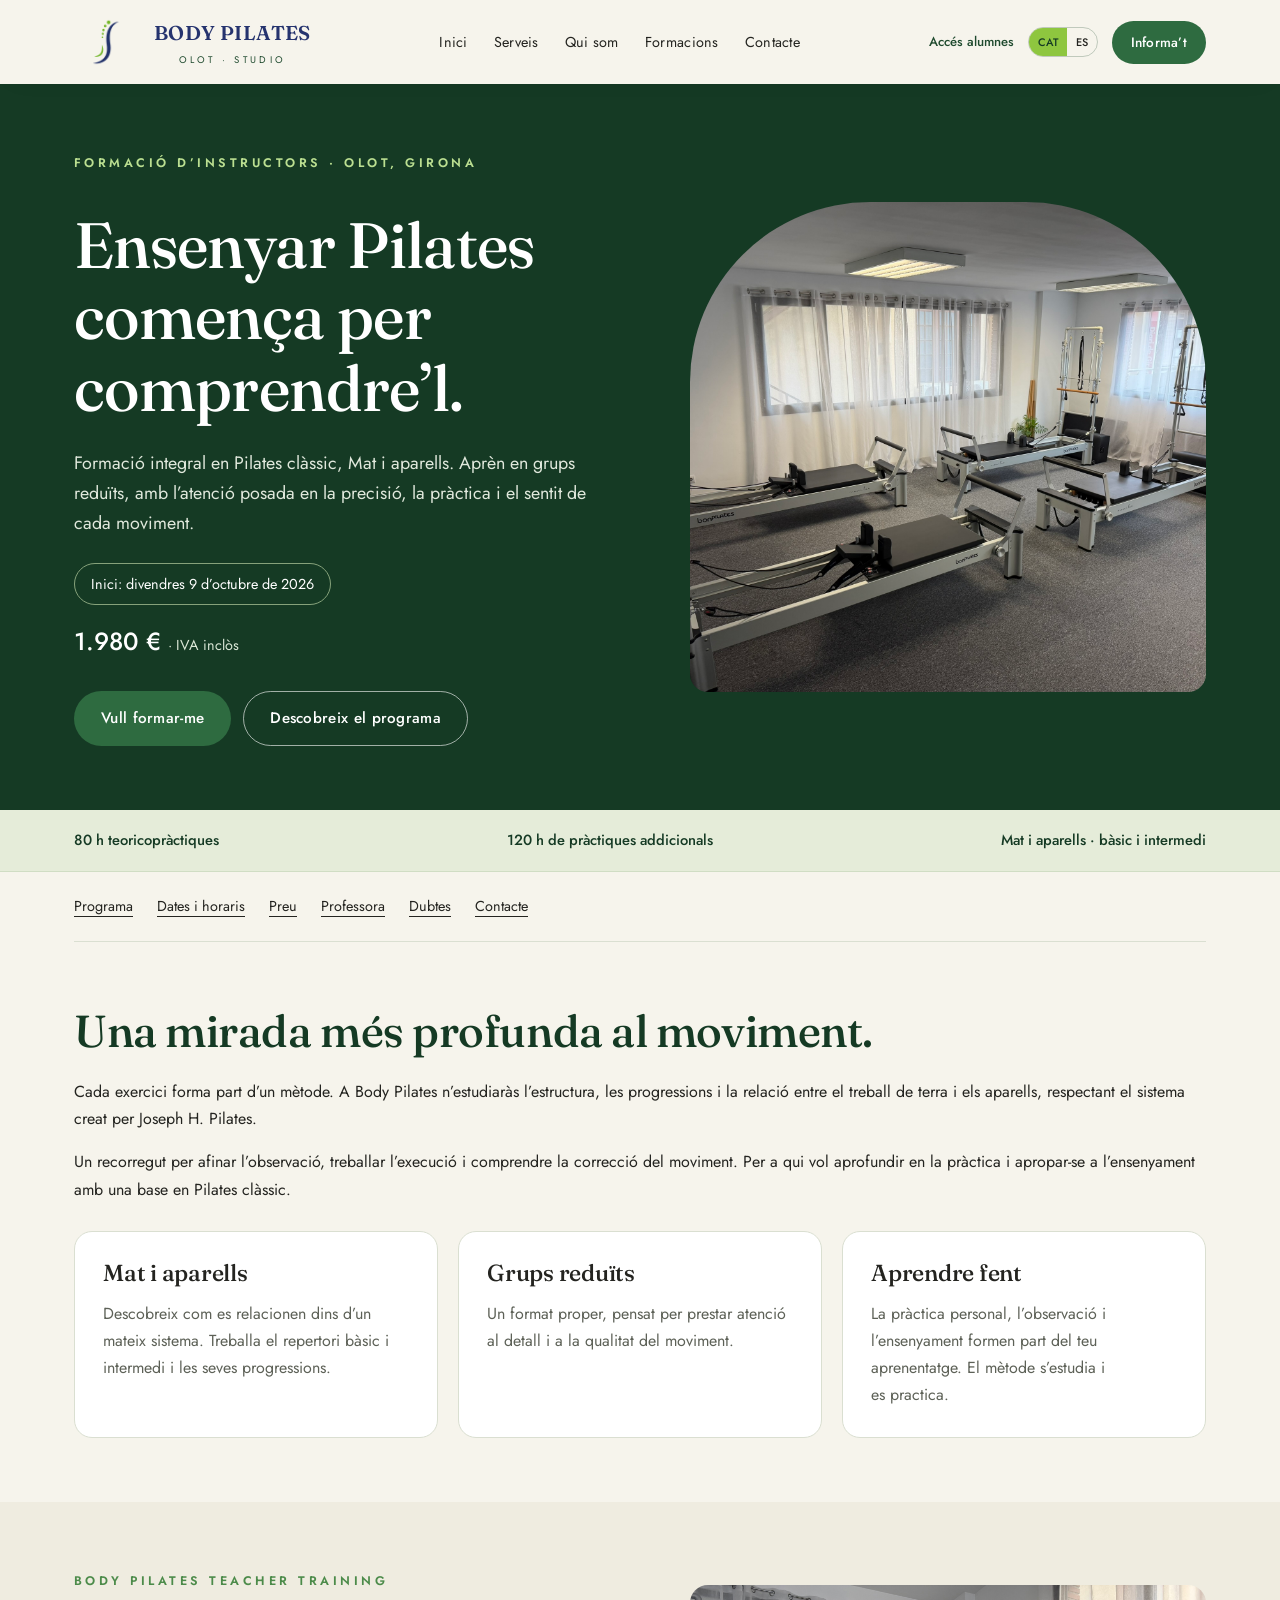
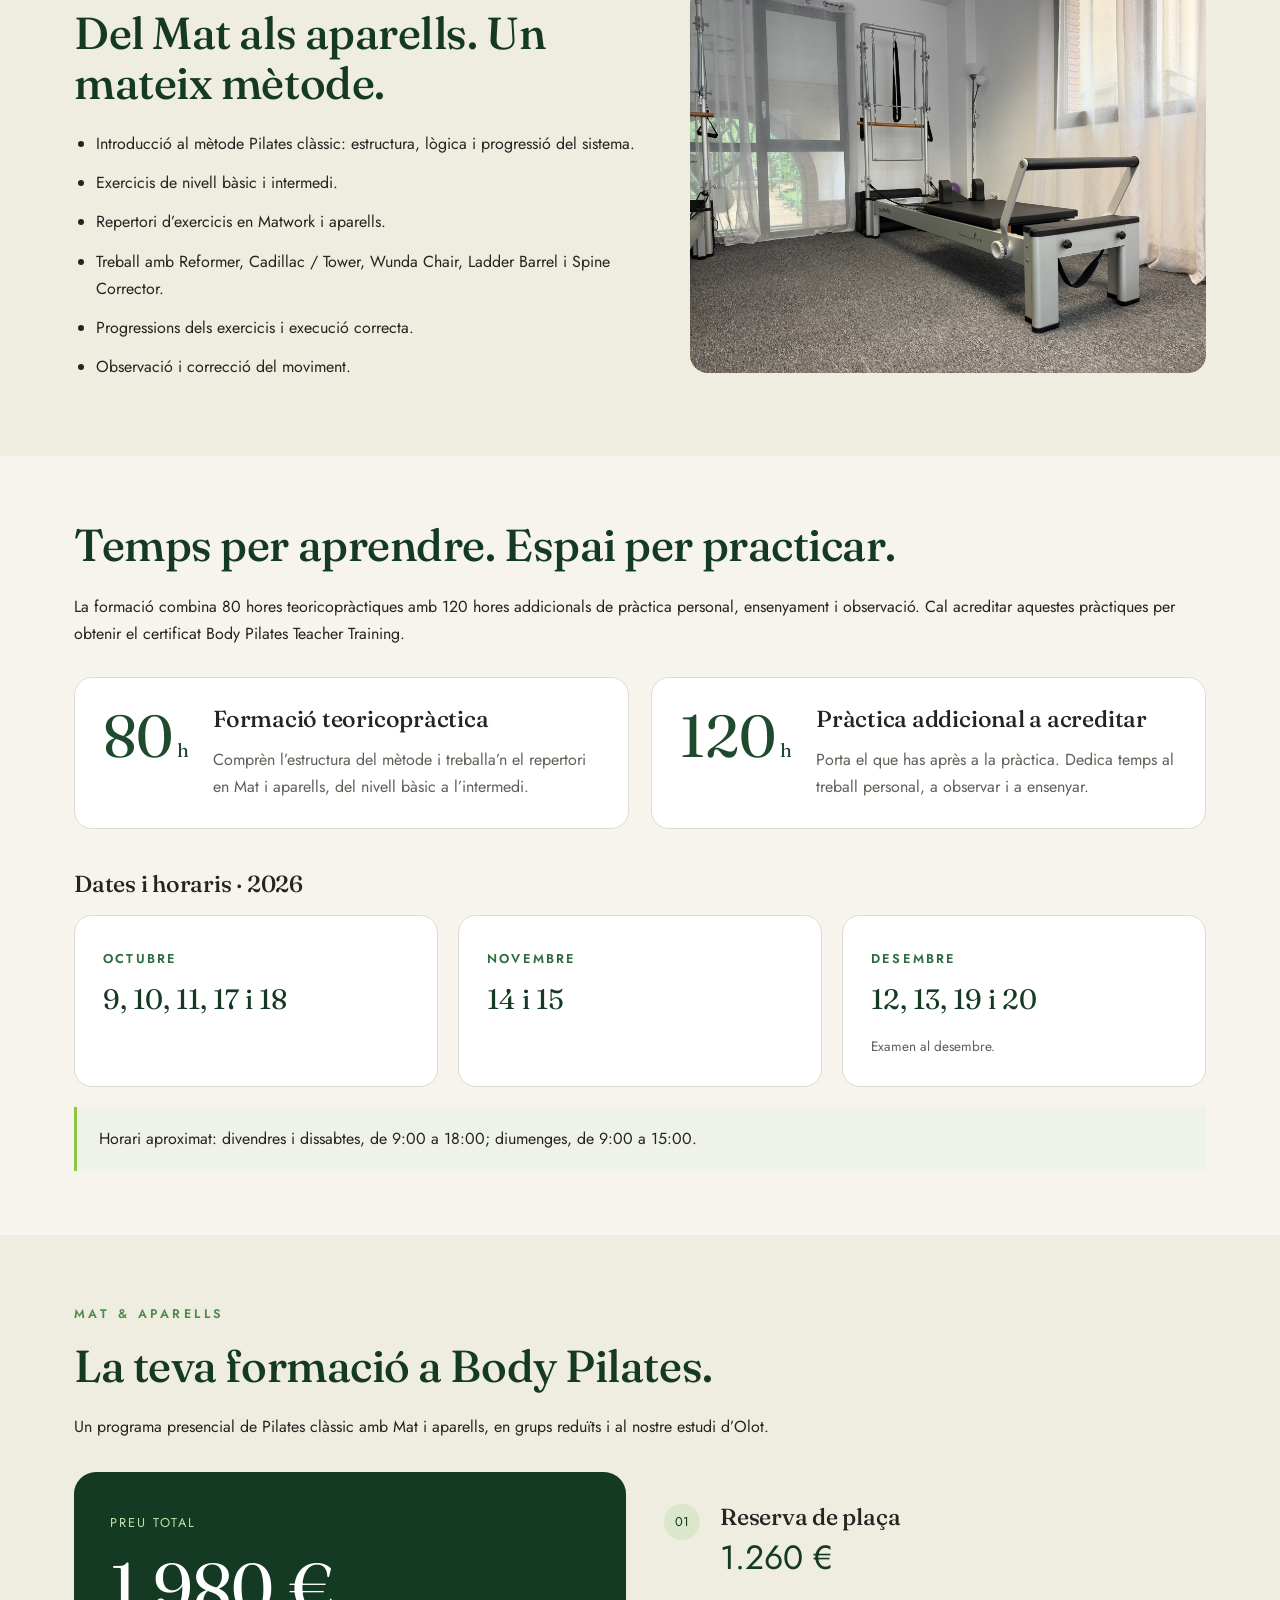
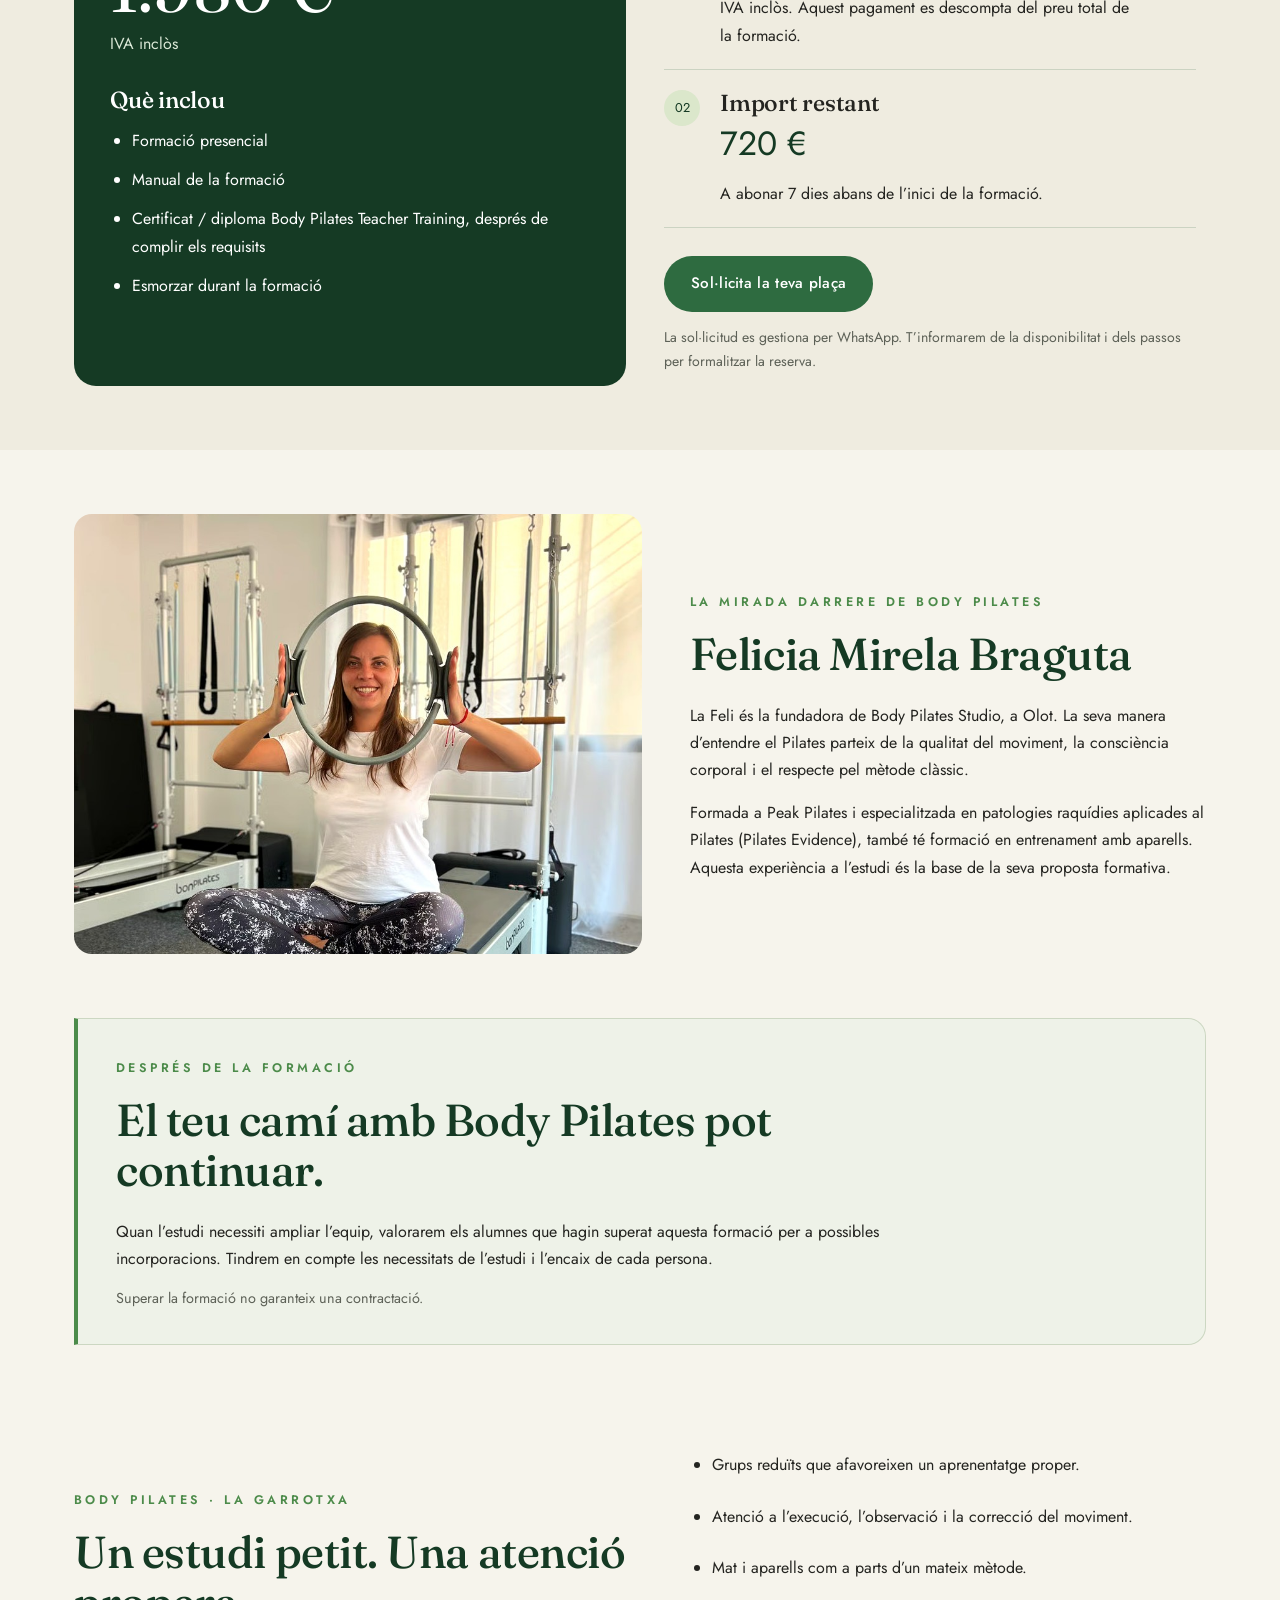
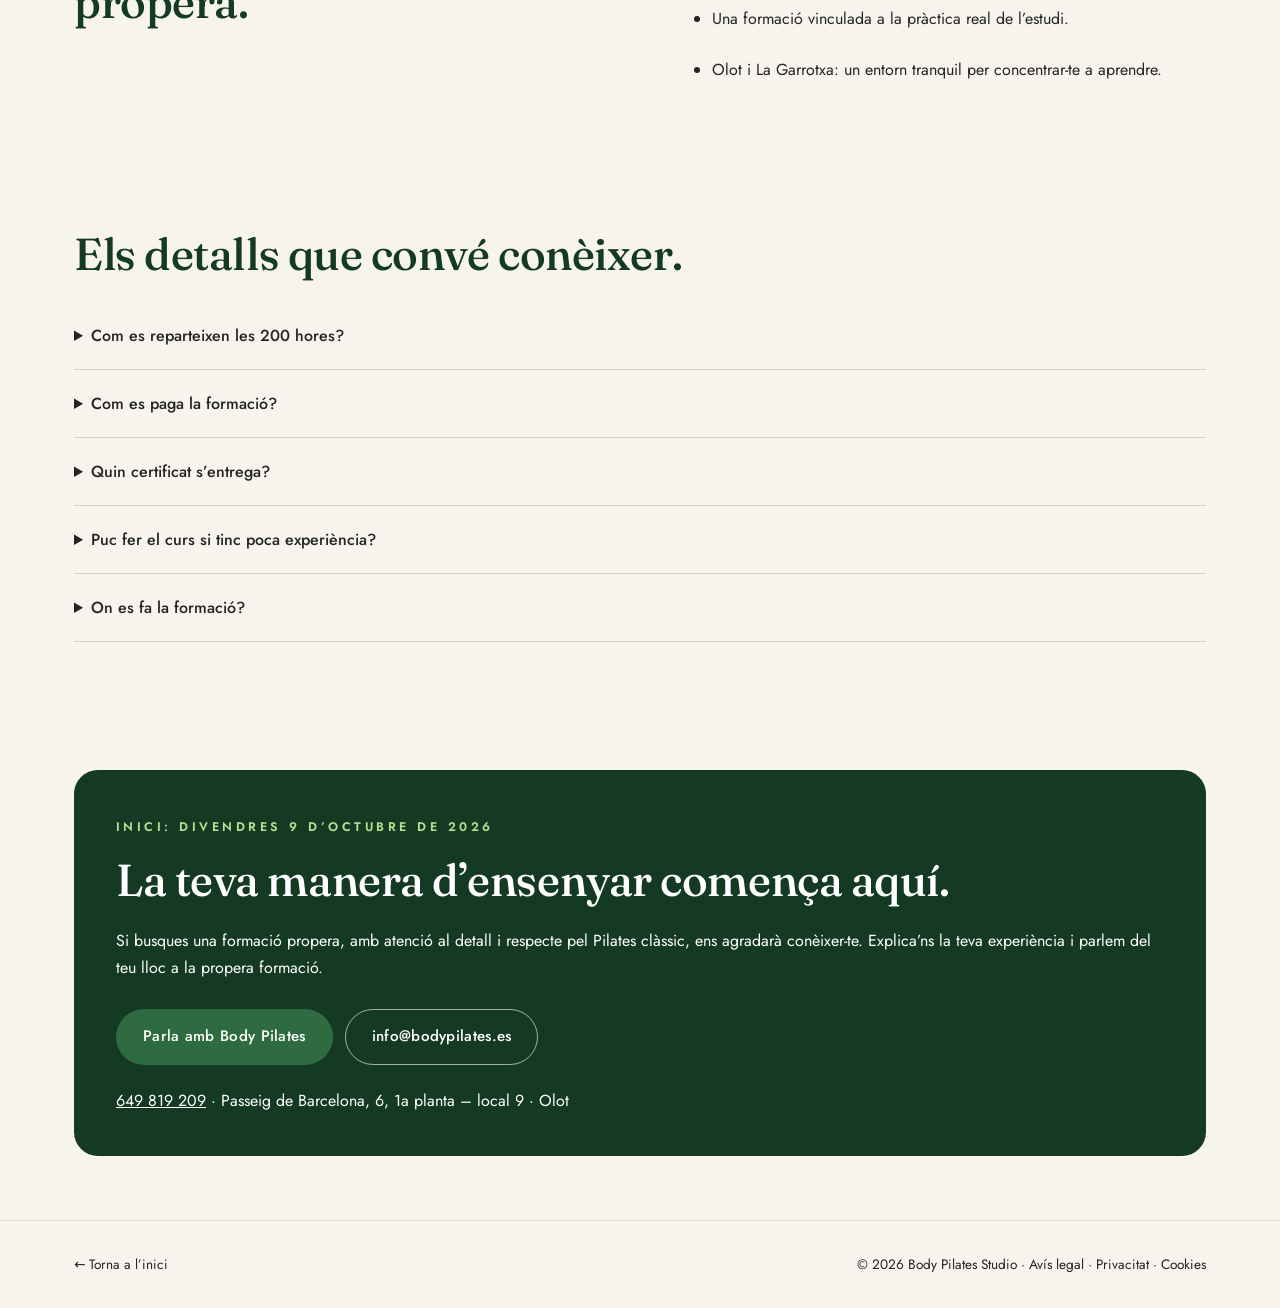
==== commit 89e0b96d: "Fix language scroll position, image proportions and responsive navigation" ====
--- a/formaciones/index.html
+++ b/formaciones/index.html
@@ -25,12 +25,12 @@
 <div class="course-facts"><div class="wrap"><span>80 h teoricopràctiques</span><span>120 h de pràctiques addicionals</span><span>Mat i aparells · bàsic i intermedi</span></div></div>
 <div class="wrap"><nav class="course-nav" aria-label="Programa"><a href="#programa">Programa</a><a href="#organizacion">Dates i horaris</a><a href="#precio">Preu</a><a href="#profesora">Professora</a><a href="#dudas">Dubtes</a><a href="#consulta">Contacte</a></nav></div>
 <section class="course-section"><div class="wrap"><h2>Una mirada més profunda al moviment.</h2><p>Cada exercici forma part d’un mètode. A Body Pilates n’estudiaràs l’estructura, les progressions i la relació entre el treball de terra i els aparells, respectant el sistema creat per Joseph H. Pilates.</p><p>Un recorregut per afinar l’observació, treballar l’execució i comprendre la correcció del moviment. Per a qui vol aprofundir en la pràctica i apropar-se a l’ensenyament amb una base en Pilates clàssic.</p><div class="course-cards"><article class="course-card"><h3>Mat i aparells</h3><p>Descobreix com es relacionen dins d’un mateix sistema. Treballa el repertori bàsic i intermedi i les seves progressions.</p></article><article class="course-card"><h3>Grups reduïts</h3><p>Un format proper, pensat per prestar atenció al detall i a la qualitat del moviment.</p></article><article class="course-card"><h3>Aprendre fent</h3><p>La pràctica personal, l’observació i l’ensenyament formen part del teu aprenentatge. El mètode s’estudia i es practica.</p></article></div></div></section>
-<section class="course-section course-tint" id="programa"><div class="wrap course-grid"><div><span class="eyebrow">Body Pilates Teacher Training</span><h2>Del Mat als aparells. Un mateix mètode.</h2><ul class="course-list"><li>Introducció al mètode Pilates clàssic: estructura, lògica i progressió del sistema.</li><li>Exercicis de nivell bàsic i intermedi.</li><li>Repertori d’exercicis en Matwork i aparells.</li><li>Treball amb Reformer, Cadillac / Tower, Wunda Chair, Ladder Barrel i Spine Corrector.</li><li>Progressions dels exercicis i execució correcta.</li><li>Observació i correcció del moviment.</li></ul></div><img src="/img/individual.jpg" alt="Pilates · Reformer" width="800" height="600" loading="lazy" style="border-radius:18px"></div></section>
-<section class="course-section" id="organizacion"><div class="wrap"><h2>Temps per aprendre. Espai per practicar.</h2><p>La formació combina 80 hores teoricopràctiques amb 120 hores addicionals de pràctica personal, ensenyament i observació. Cal acreditar aquestes pràctiques per obtenir el certificat Body Pilates Teacher Training.</p><div class="hours-grid"><article class="course-card hour-card"><span class="hour-number">80<small> h</small></span><div><h3>Formació teoricopràctica</h3><p>Comprèn l’estructura del mètode i treballa’n el repertori en Mat i aparells, del nivell bàsic a l’intermedi.</p></div></article><article class="course-card hour-card"><span class="hour-number">120<small> h</small></span><div><h3>Pràctica addicional a acreditar</h3><p>Porta el que has après a la pràctica. Dedica temps al treball personal, a observar i a ensenyar.</p></div></article></div><h3 class="calendar-heading">Dates i horaris · 2026</h3><div class="course-cards calendar-cards"><article class="course-card"><span class="calendar-month">Octubre</span><p class="calendar-days">9, 10, 11, 17 i 18</p></article><article class="course-card"><span class="calendar-month">Novembre</span><p class="calendar-days">14 i 15</p></article><article class="course-card"><span class="calendar-month">Desembre</span><p class="calendar-days">12, 13, 19 i 20</p><p class="calendar-exam">Examen al desembre, segons el programa.</p></article></div><p class="schedule-note">Horari aproximat: divendres i dissabtes, de 9:00 a 18:00; diumenges, de 9:00 a 15:00.</p></div></section>
+<section class="course-section course-tint" id="programa"><div class="wrap course-grid"><div><span class="eyebrow">Body Pilates Teacher Training</span><h2>Del Mat als aparells. Un mateix mètode.</h2><ul class="course-list"><li>Introducció al mètode Pilates clàssic: estructura, lògica i progressió del sistema.</li><li>Exercicis de nivell bàsic i intermedi.</li><li>Repertori d’exercicis en Matwork i aparells.</li><li>Treball amb Reformer, Cadillac / Tower, Wunda Chair, Ladder Barrel i Spine Corrector.</li><li>Progressions dels exercicis i execució correcta.</li><li>Observació i correcció del moviment.</li></ul></div><img src="/img/individual.jpg" alt="Pilates · Reformer" width="800" height="600" loading="lazy" class="program-photo"></div></section>
+<section class="course-section" id="organizacion"><div class="wrap"><h2>Temps per aprendre. Espai per practicar.</h2><p>La formació combina 80 hores teoricopràctiques amb 120 hores addicionals de pràctica personal, ensenyament i observació. Cal acreditar aquestes pràctiques per obtenir el certificat Body Pilates Teacher Training.</p><div class="hours-grid"><article class="course-card hour-card"><span class="hour-number">80<small> h</small></span><div><h3>Formació teoricopràctica</h3><p>Comprèn l’estructura del mètode i treballa’n el repertori en Mat i aparells, del nivell bàsic a l’intermedi.</p></div></article><article class="course-card hour-card"><span class="hour-number">120<small> h</small></span><div><h3>Pràctica addicional a acreditar</h3><p>Porta el que has après a la pràctica. Dedica temps al treball personal, a observar i a ensenyar.</p></div></article></div><h3 class="calendar-heading">Dates i horaris · 2026</h3><div class="course-cards calendar-cards"><article class="course-card"><span class="calendar-month">Octubre</span><p class="calendar-days">9, 10, 11, 17 i 18</p></article><article class="course-card"><span class="calendar-month">Novembre</span><p class="calendar-days">14 i 15</p></article><article class="course-card"><span class="calendar-month">Desembre</span><p class="calendar-days">12, 13, 19 i 20</p><p class="calendar-exam">Examen al desembre.</p></article></div><p class="schedule-note">Horari aproximat: divendres i dissabtes, de 9:00 a 18:00; diumenges, de 9:00 a 15:00.</p></div></section>
 <section class="course-section course-tint" id="precio"><div class="wrap"><span class="eyebrow">Mat &amp; Aparells</span><h2>La teva formació a Body Pilates.</h2><p>Un programa presencial de Pilates clàssic amb Mat i aparells, en grups reduïts i al nostre estudi d’Olot.</p><div class="price-grid"><article class="price-card"><span class="price-label">Preu total</span><p class="price-amount">1.980 €</p><p class="price-tax">IVA inclòs</p><h3>Què inclou</h3><ul class="course-list"><li>Formació presencial</li><li>Manual de la formació</li><li>Certificat / diploma Body Pilates Teacher Training, després de complir els requisits</li><li>Esmorzar durant la formació</li></ul></article><div class="payment-card"><div class="payment-step"><span class="step-number">01</span><div><h3>Reserva de plaça</h3><p class="payment-amount">1.260 €</p><p>IVA inclòs. Aquest pagament es descompta del preu total de la formació.</p></div></div><div class="payment-step"><span class="step-number">02</span><div><h3>Import restant</h3><p class="payment-amount">720 €</p><p>A abonar 7 dies abans de l’inici de la formació.</p></div></div><div class="course-actions"><a class="btn btn-primary" href="https://wa.me/34649819209?text=Hola%21%20M%E2%80%99interessa%20la%20formaci%C3%B3%20integral%20de%20Pilates%20cl%C3%A0ssic%20Mat%20i%20Aparells%20que%20comen%C3%A7a%20el%209%20d%E2%80%99octubre%20de%202026%20a%20Olot.%20He%20vist%20el%20preu%20de%201.980%20%E2%82%AC%20i%20la%20reserva%20de%201.260%20%E2%82%AC.%20Voldria%20consultar%20disponibilitat%20i%20com%20reservar%20la%20meva%20pla%C3%A7a.">Sol·licita la teva plaça</a></div><p class="payment-note">La sol·licitud es gestiona per WhatsApp. T’informarem de la disponibilitat i dels passos per formalitzar la reserva.</p></div></div></div></section>
 <section class="course-section course-tint" id="profesora"><div class="wrap course-grid"><img class="course-portrait" src="/img/felicia.jpg" alt="Felicia Mirela Braguta" loading="lazy" width="800" height="900"><div><span class="eyebrow">La mirada darrere de Body Pilates</span><h2>Felicia Mirela Braguta</h2><p>La Feli és la fundadora de Body Pilates Studio, a Olot. La seva manera d’entendre el Pilates parteix de la qualitat del moviment, la consciència corporal i el respecte pel mètode clàssic.</p><p>Formada a Peak Pilates i especialitzada en patologies raquídies aplicades al Pilates (Pilates Evidence), també té formació en entrenament amb aparells. Aquesta experiència a l’estudi és la base de la seva proposta formativa.</p></div></div></section>
 <section class="course-section career-section"><div class="wrap"><div class="career-panel"><span class="eyebrow">Després de la formació</span><h2>El teu camí amb Body Pilates pot continuar.</h2><p>Quan l’estudi necessiti ampliar l’equip, valorarem els alumnes que hagin superat aquesta formació per a possibles incorporacions. Tindrem en compte les necessitats de l’estudi i l’encaix de cada persona.</p><p class="career-note">Superar la formació no garanteix una contractació.</p></div></div></section><section class="course-section"><div class="wrap course-grid"><div><span class="eyebrow">Body Pilates · La Garrotxa</span><h2>Un estudi petit. Una atenció propera.</h2></div><ul class="course-list why-list"><li>Grups reduïts que afavoreixen un aprenentatge proper.</li><li>Atenció a l’execució, l’observació i la correcció del moviment.</li><li>Mat i aparells com a parts d’un mateix mètode.</li><li>Una formació vinculada a la pràctica real de l’estudi.</li><li>Olot i La Garrotxa: un entorn tranquil per concentrar-te a aprendre.</li></ul></div></section>
 <section class="course-section" id="dudas"><div class="wrap"><h2>Els detalls que convé conèixer.</h2><div class="course-faq"><details><summary>Com es reparteixen les 200 hores?</summary><p>Són 80 hores teoricopràctiques i 120 hores addicionals de pràctiques que hauràs d’acreditar per obtenir el certificat. Inclouen pràctica personal, ensenyament i observació.</p></details><details><summary>Com es paga la formació?</summary><p>El preu total és de 1.980 € (IVA inclòs). La reserva és de 1.260 € (IVA inclòs), descomptats del total. Els 720 € restants s’abonen 7 dies abans de l’inici.</p></details><details><summary>Quin certificat s’entrega?</summary><p>El certificat / diploma és Body Pilates Teacher Training. Per obtenir-lo cal acreditar les pràctiques addicionals indicades al programa. La formació de la Feli a Peak Pilates és una credencial de la professora; el diploma d’aquest curs l’emet Body Pilates.</p></details><details><summary>Puc fer el curs si tinc poca experiència?</summary><p>Explica’ns la teva experiència en Pilates i moviment. T’orientarem sobre els requisits d’accés i si la formació encaixa amb el teu punt de partida abans de reservar.</p></details><details><summary>On es fa la formació?</summary><p>A Body Pilates, Passeig de Barcelona, 6, 1a planta, local 9, Olot (Girona), a La Garrotxa.</p></details></div></div></section>
 <section class="course-section" id="consulta"><div class="wrap"><div class="course-contact"><span class="eyebrow" style="color:#bbdf91">Inici: divendres 9 d’octubre de 2026</span><h2>La teva manera d’ensenyar comença aquí.</h2><p>Si busques una formació propera, amb atenció al detall i respecte pel Pilates clàssic, ens agradarà conèixer-te. Explica’ns la teva experiència i parlem del teu lloc a la propera formació.</p><div class="course-actions"><a class="btn btn-primary" href="https://wa.me/34649819209?text=Hola%21%20M%E2%80%99interessa%20la%20formaci%C3%B3%20integral%20de%20Pilates%20cl%C3%A0ssic%20Mat%20i%20Aparells%20que%20comen%C3%A7a%20el%209%20d%E2%80%99octubre%20de%202026%20a%20Olot.%20He%20vist%20el%20preu%20de%201.980%20%E2%82%AC%20i%20la%20reserva%20de%201.260%20%E2%82%AC.%20Voldria%20consultar%20disponibilitat%20i%20com%20reservar%20la%20meva%20pla%C3%A7a.">Parla amb Body Pilates</a><a class="btn btn-ghost" href="mailto:info@bodypilates.es?subject=Body%20Pilates%20Teacher%20Training">info@bodypilates.es</a></div><p style="margin-top:22px"><a href="tel:+34649819209">649 819 209</a> · Passeig de Barcelona, 6, 1a planta – local 9 · Olot</p></div></div></section></main>
 <footer class="course-footer"><div class="wrap"><a href="/">← Torna a l’inici</a><span>© 2026 Body Pilates Studio · <a href="/avis-legal.html">Avís legal</a> · <a href="/politica-privacitat.html">Privacitat</a> · <a href="/politica-cookies.html">Cookies</a></span></div></footer>
-<script>try{localStorage.setItem('bp_lang','ca');}catch(e){}const burger=document.getElementById('burger'), menu=document.getElementById('menu');burger.addEventListener('click',()=>{const open=menu.classList.toggle('open');burger.classList.toggle('open',open);burger.setAttribute('aria-expanded',String(open));});document.addEventListener('keydown',e=>{if(e.key==='Escape'){menu.classList.remove('open');burger.classList.remove('open');burger.setAttribute('aria-expanded','false');}});</script></body></html>+<script>try{localStorage.setItem('bp_lang','ca');}catch(e){}const burger=document.getElementById('burger'), menu=document.getElementById('menu');burger.addEventListener('click',()=>{const open=menu.classList.toggle('open');burger.classList.toggle('open',open);burger.setAttribute('aria-expanded',String(open));});document.addEventListener('keydown',e=>{if(e.key==='Escape'){menu.classList.remove('open');burger.classList.remove('open');burger.setAttribute('aria-expanded','false');}});</script><script src="/formaciones/course.js"></script></body></html>
--- a/formaciones/course.css
+++ b/formaciones/course.css
@@ -319,3 +319,20 @@
 @media(max-width:760px){.hour-card{display:block}.hour-card .hour-number{display:block;margin-bottom:16px}.hour-card h3{font-size:1.4rem}}
 
 .career-section{padding-top:0;padding-bottom:24px}.career-panel{border:1px solid #ccd7c2;border-left:4px solid var(--green-500);border-radius:0 18px 18px 0;padding:34px 38px;background:#eef2e8}.career-panel h2{max-width:24ch}.career-panel>p{max-width:85ch}.career-panel .career-note{font-size:.9rem;color:var(--muted);margin-top:14px}@media(max-width:760px){.career-panel{padding:26px 22px}}
+
+.program-photo{width:100%;height:auto;aspect-ratio:4/3;object-fit:contain;border-radius:18px}
+
+nav.links a{white-space:nowrap} .nav-right{flex-shrink:0}
+@media(min-width:1101px) and (max-width:1250px){nav.links{gap:18px}.nav-inner{gap:14px}}
+@media(min-width:761px) and (max-width:1100px){
+    nav.links{position:fixed;inset:0 0 0 auto;width:min(78vw,320px);background:var(--green-800);flex-direction:column;justify-content:center;align-items:flex-end;text-align:right;padding:40px;gap:24px;transform:translateX(105%);transition:.35s;box-shadow:-20px 0 60px -20px rgba(0,0,0,.5);overflow-y:auto}
+    nav.links.open{transform:none}
+    nav.links a{color:#fff !important;font-size:1.1rem}
+    .burger{display:flex;z-index:110}
+    .nav-cta{display:none}
+    .alumni-d{display:none}
+    .alumni-m{display:block;margin-top:6px;padding-top:18px;border-top:1px solid rgba(255,255,255,.18);font-size:.98rem}
+    .burger.open span:nth-child(1){transform:translateY(7px) rotate(45deg)}
+    .burger.open span:nth-child(2){opacity:0}
+    .burger.open span:nth-child(3){transform:translateY(-7px) rotate(-45deg)}
+}
